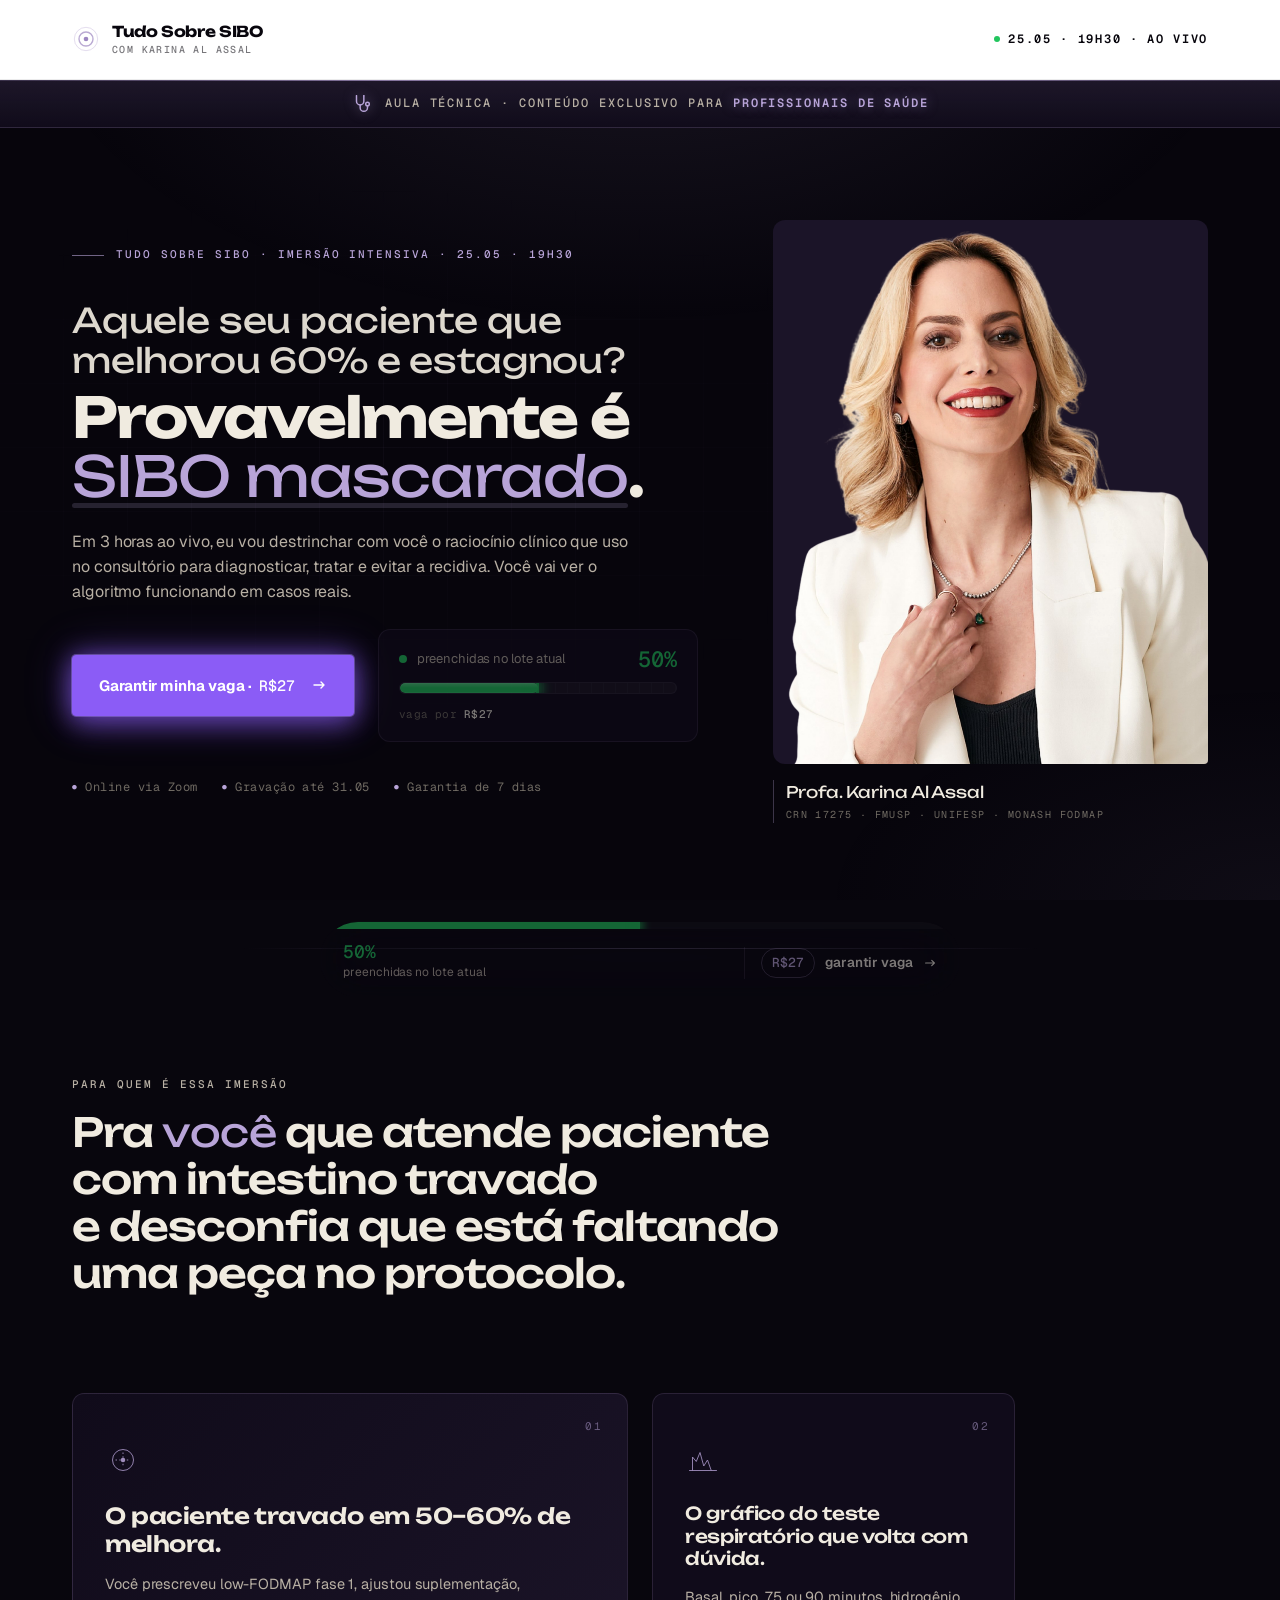
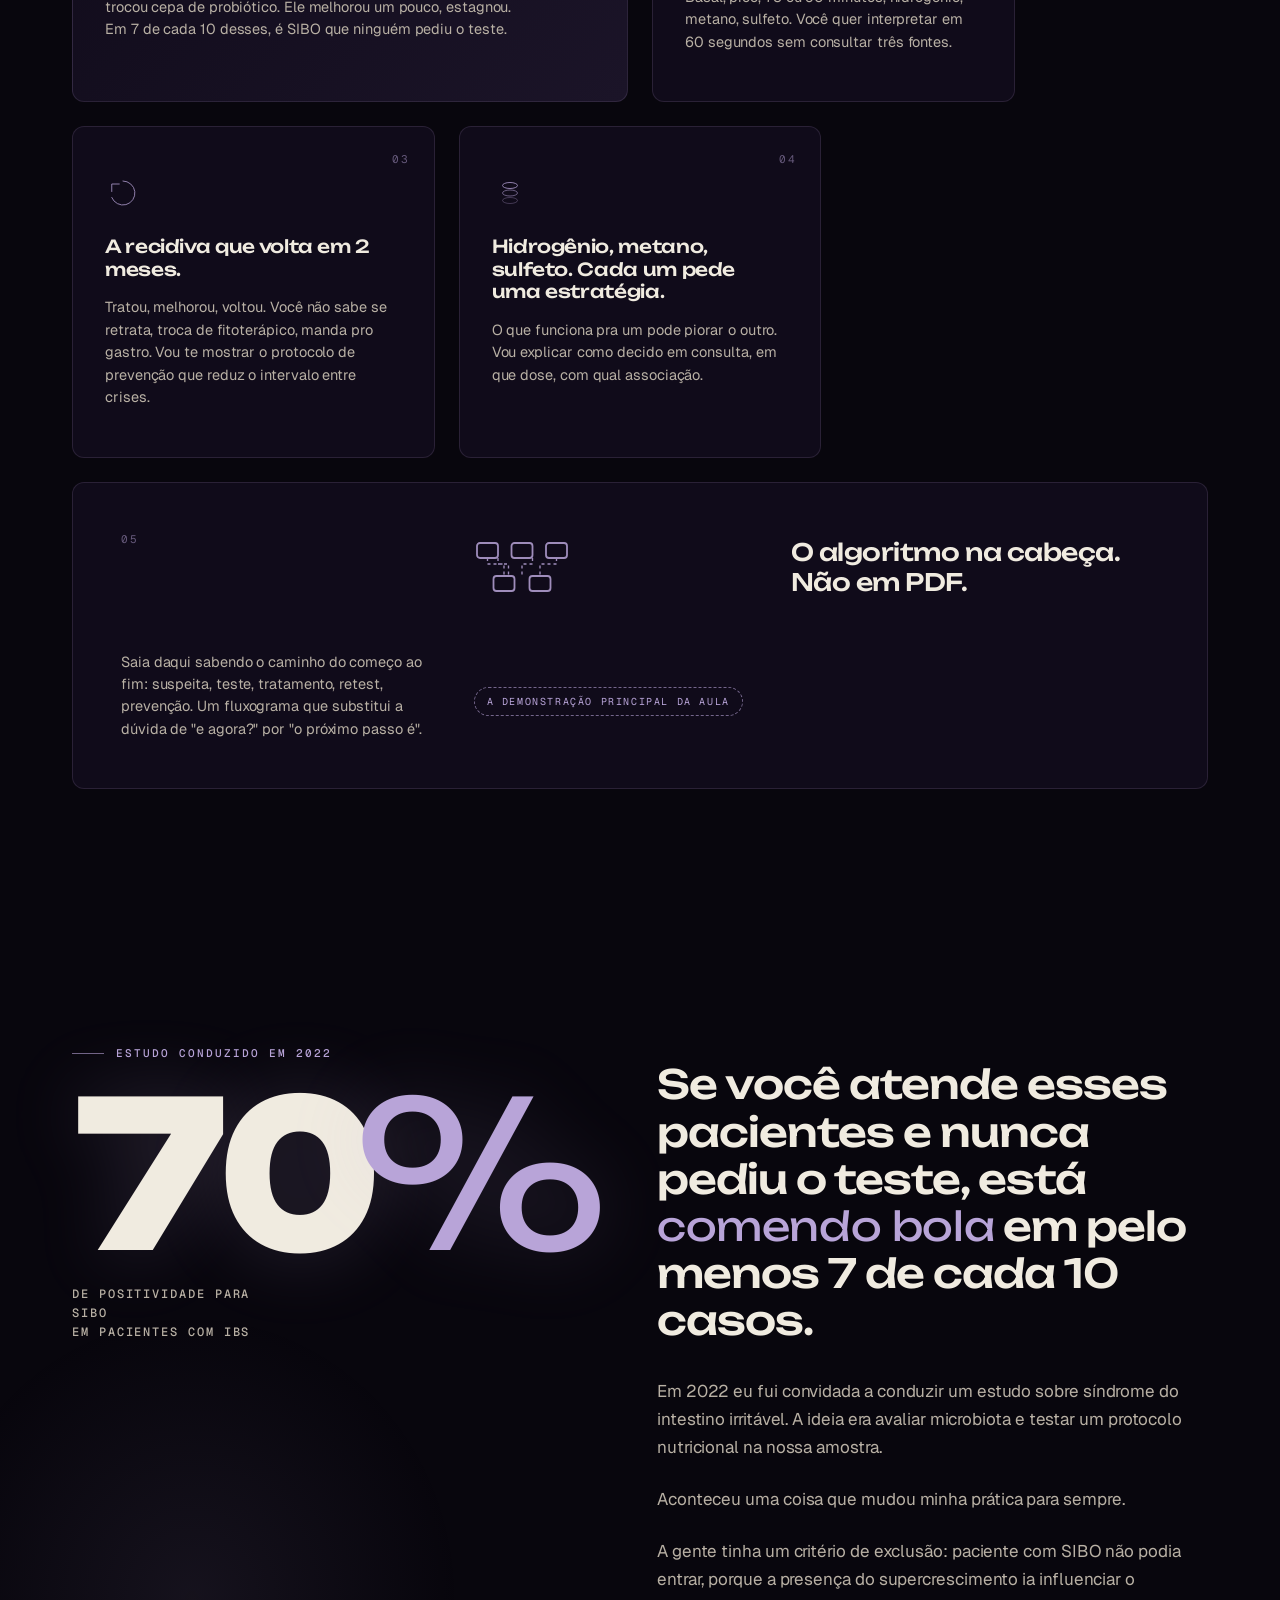
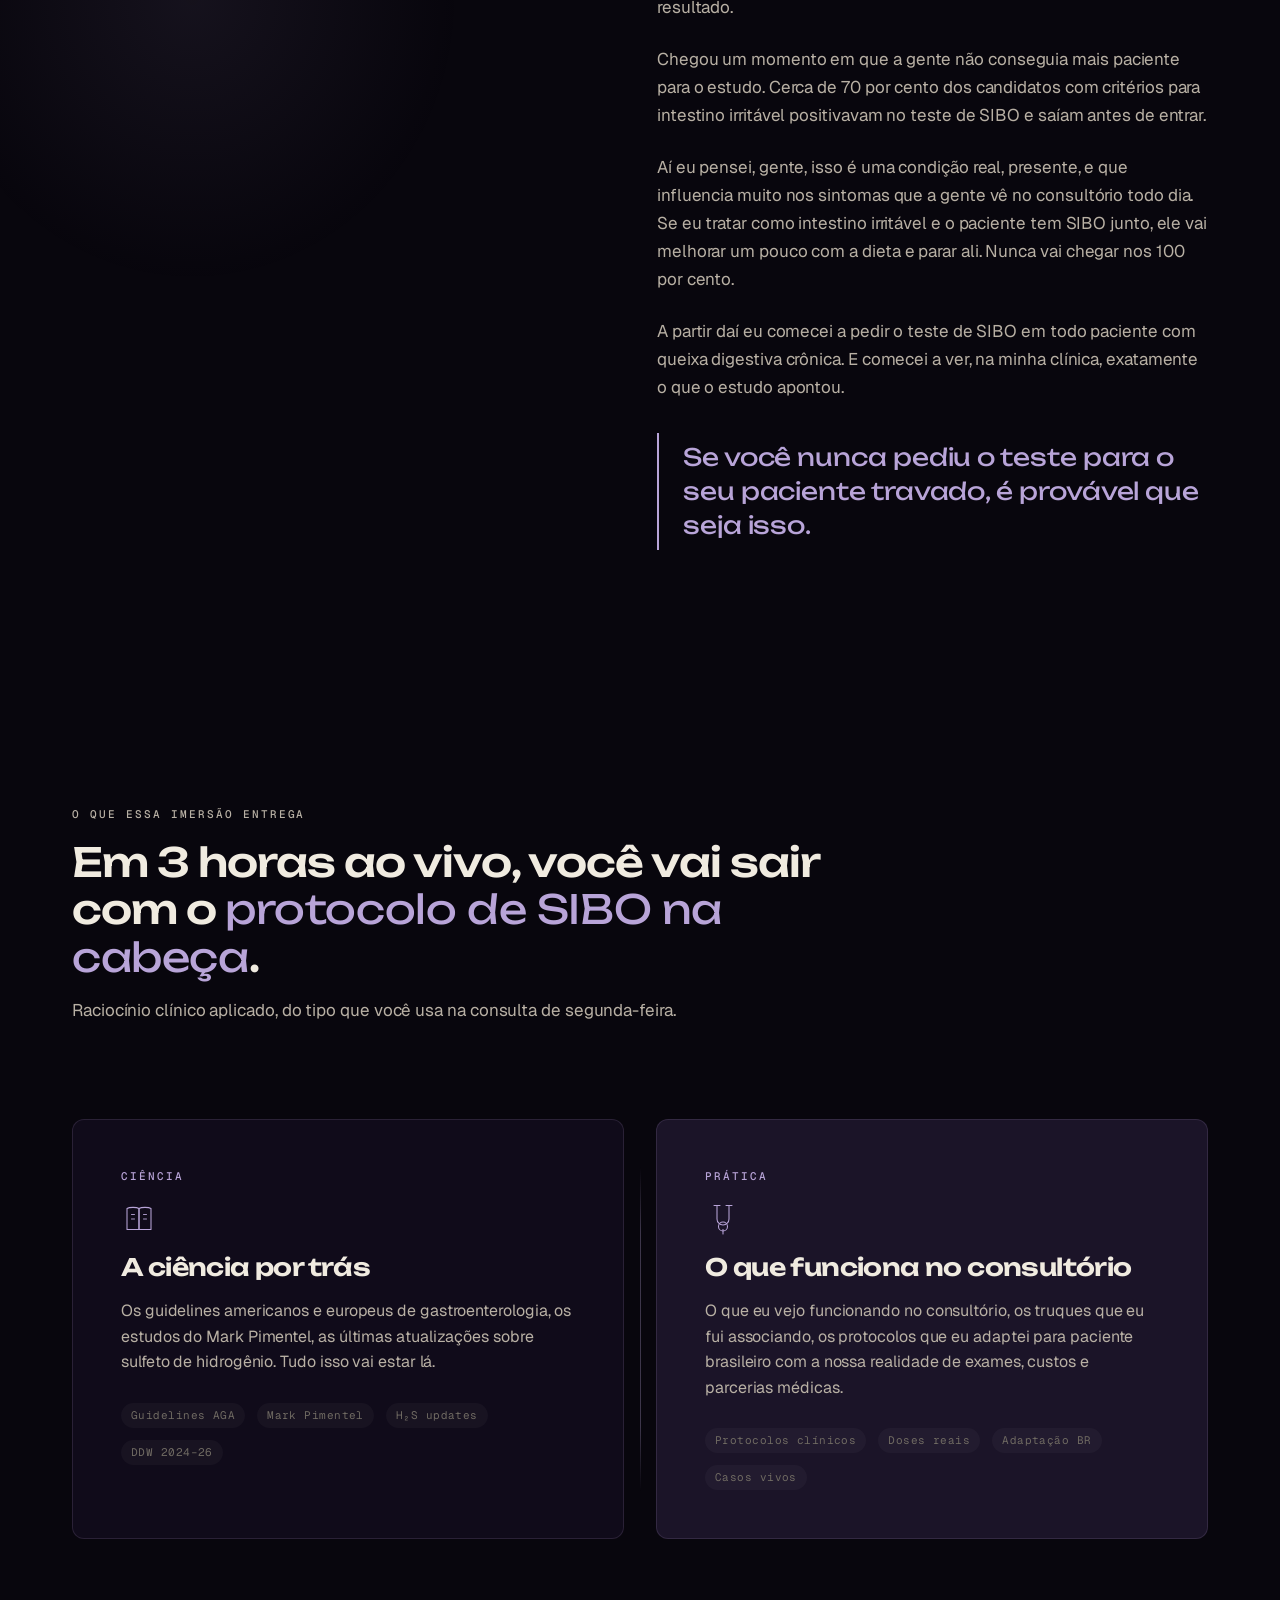
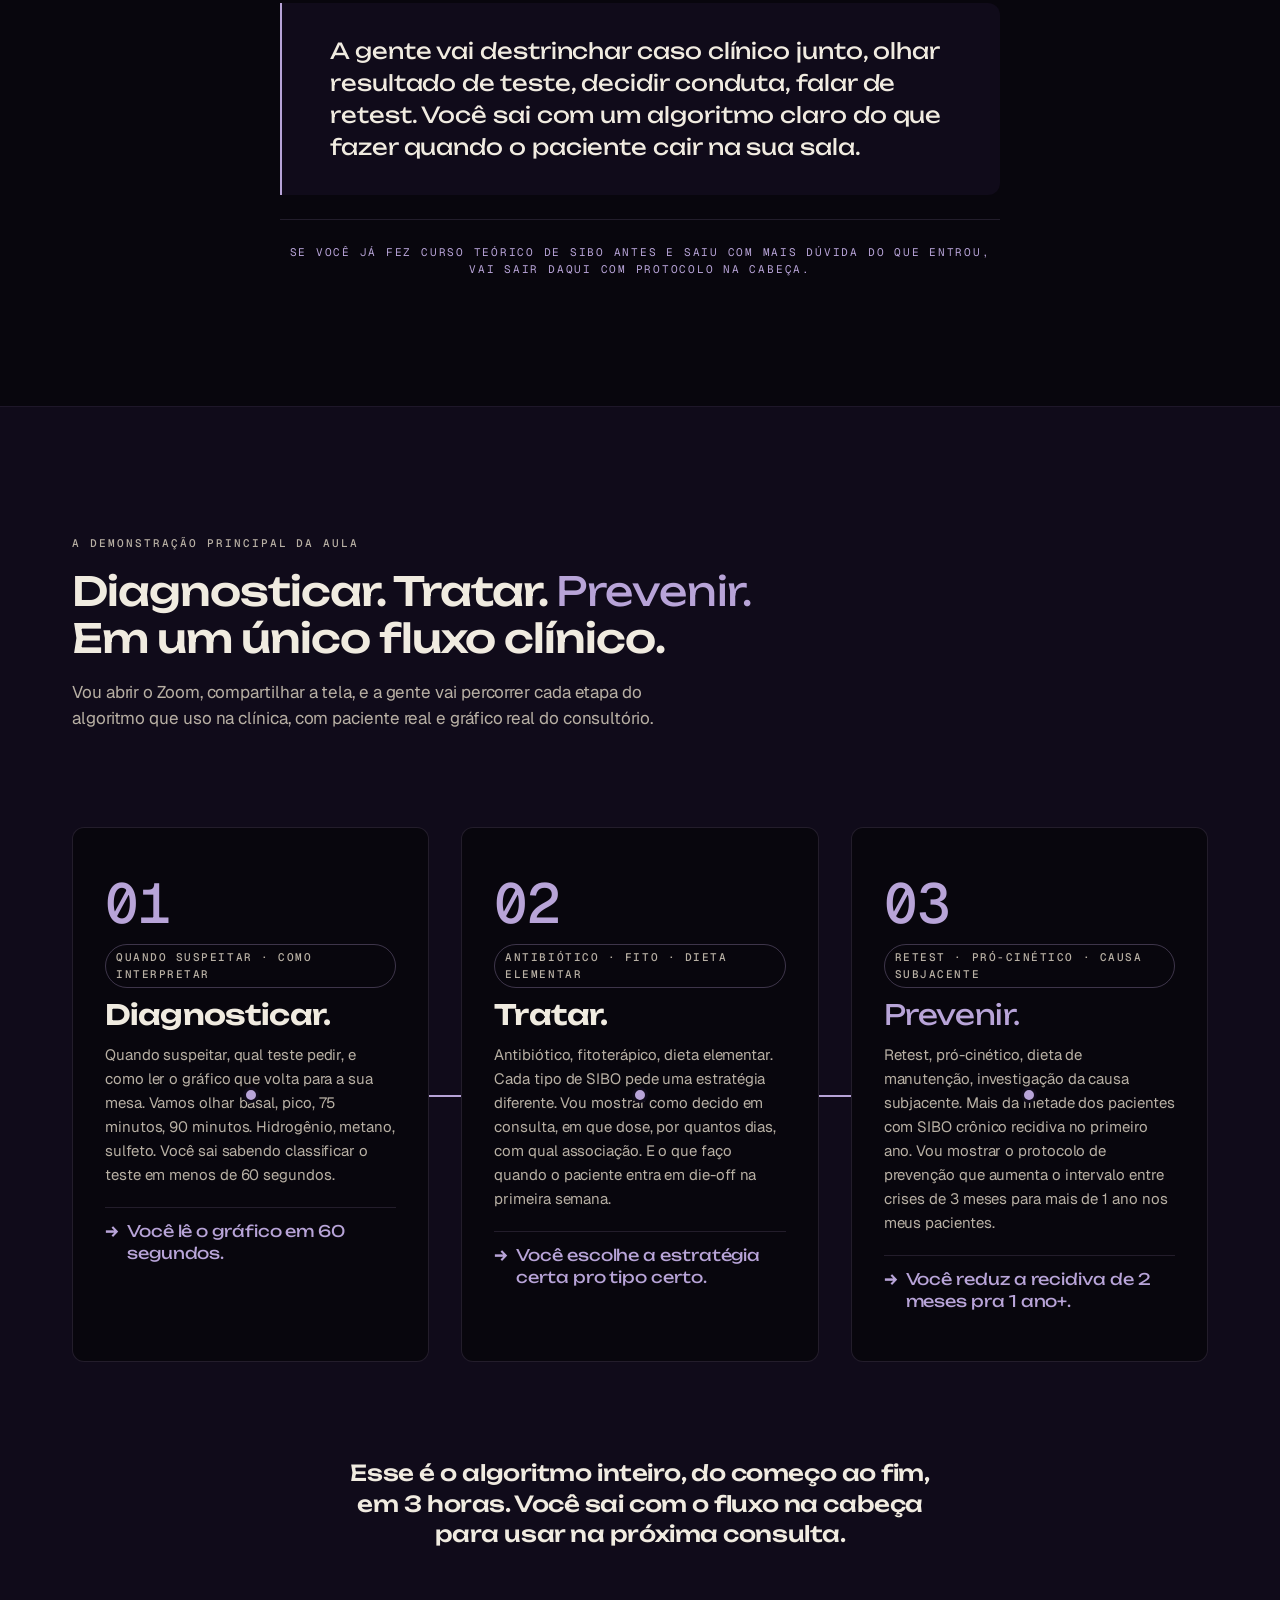
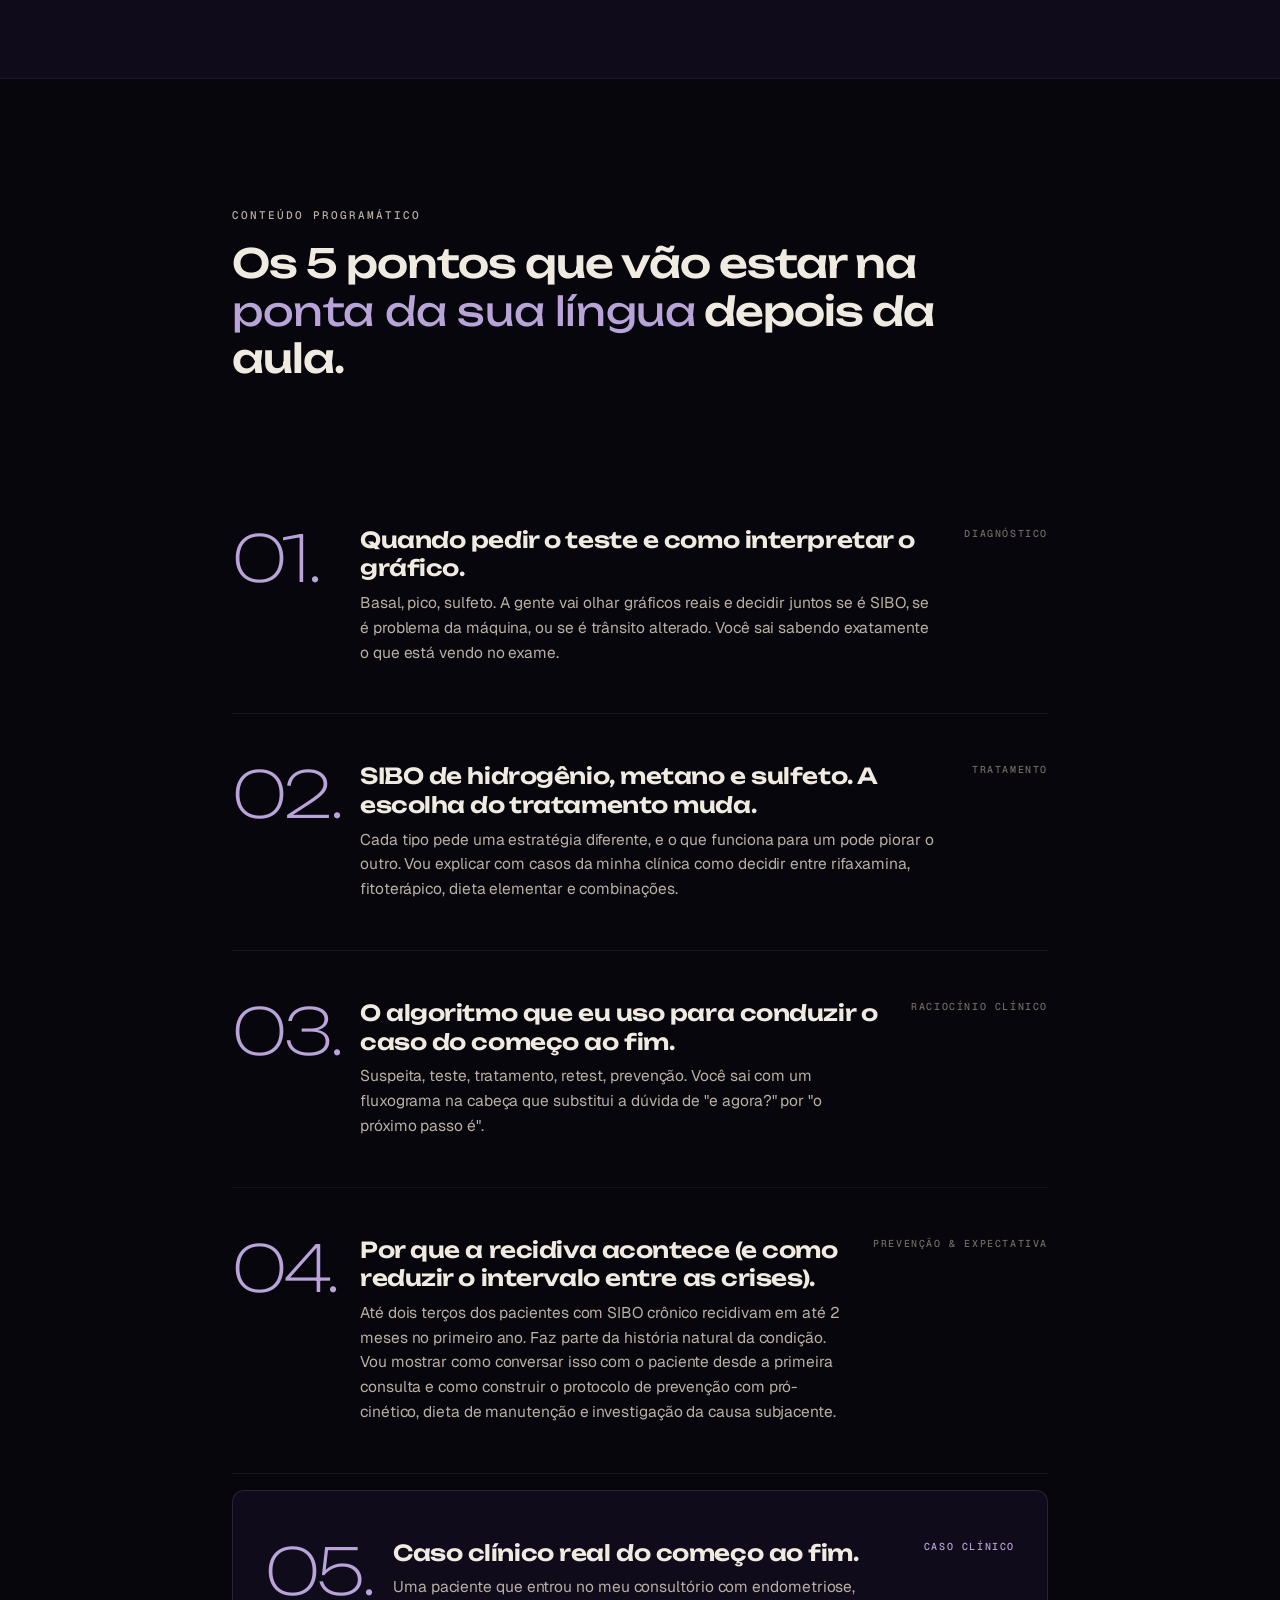
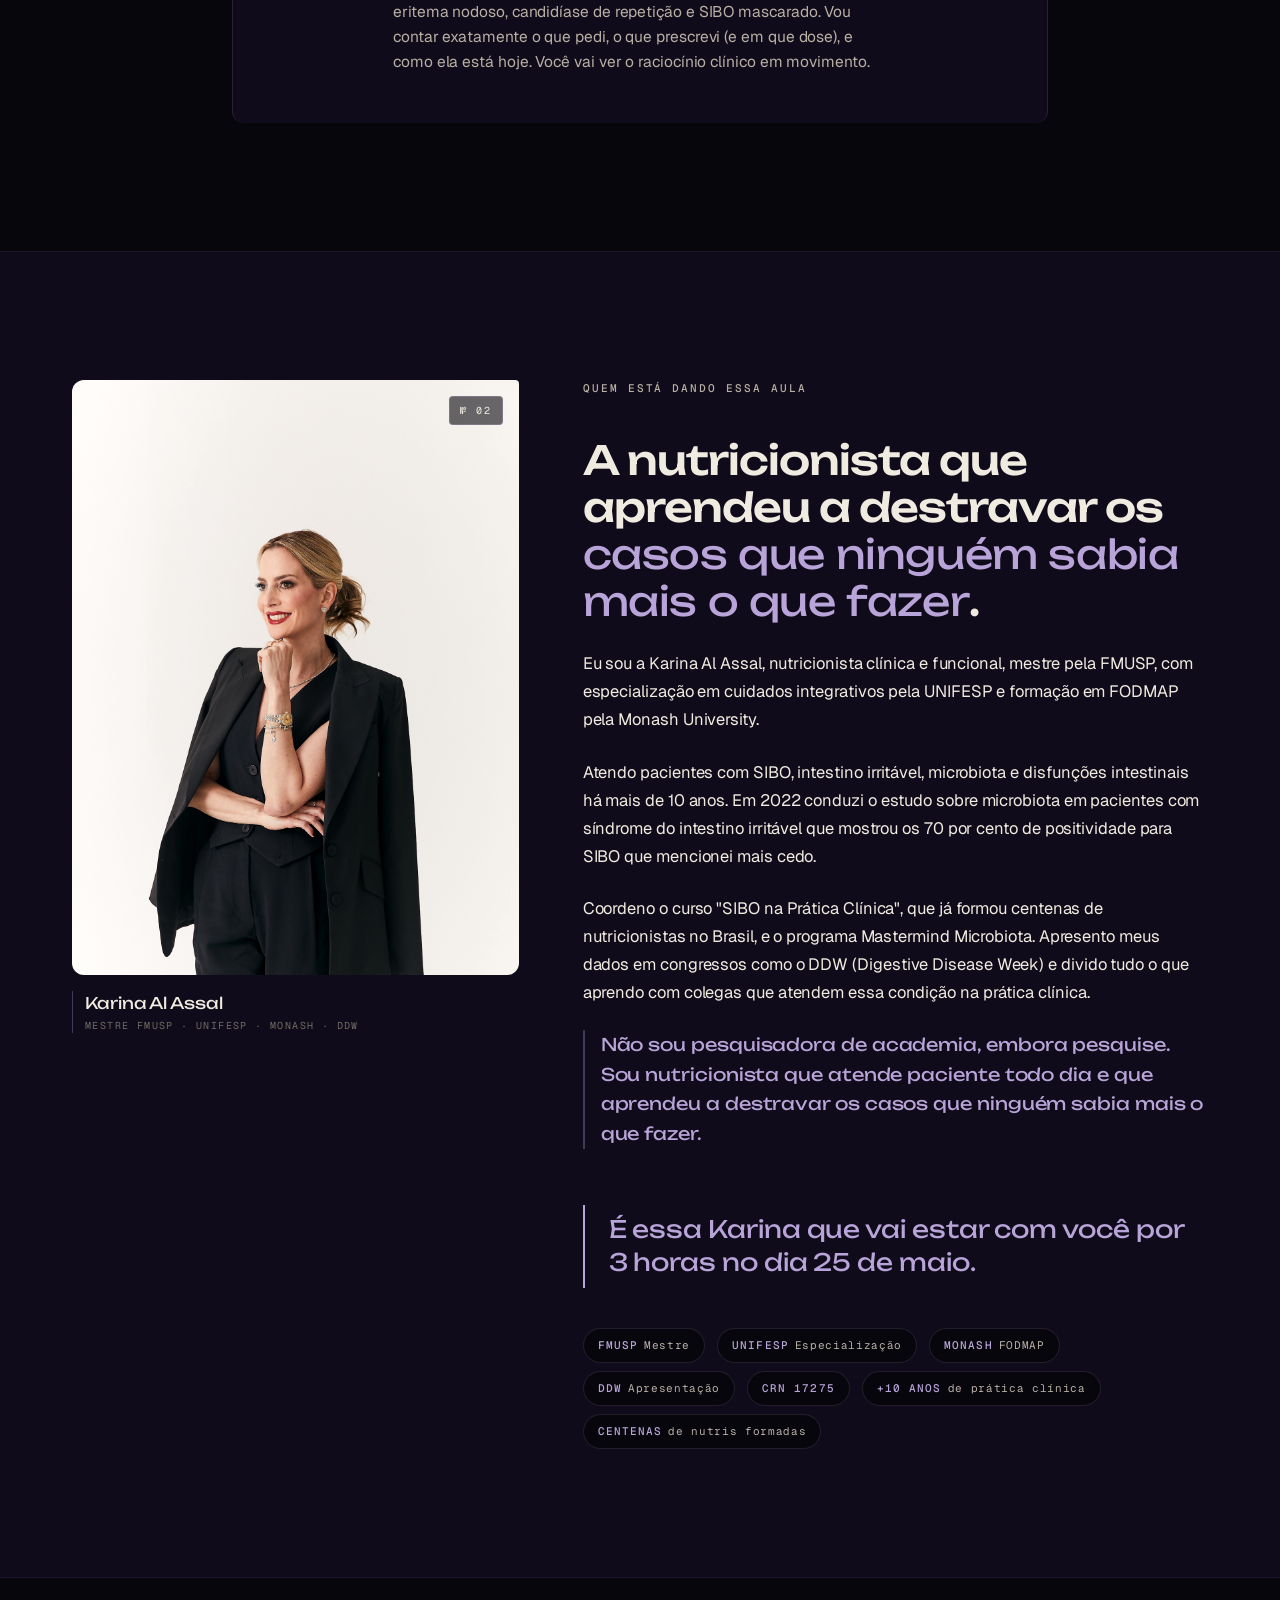
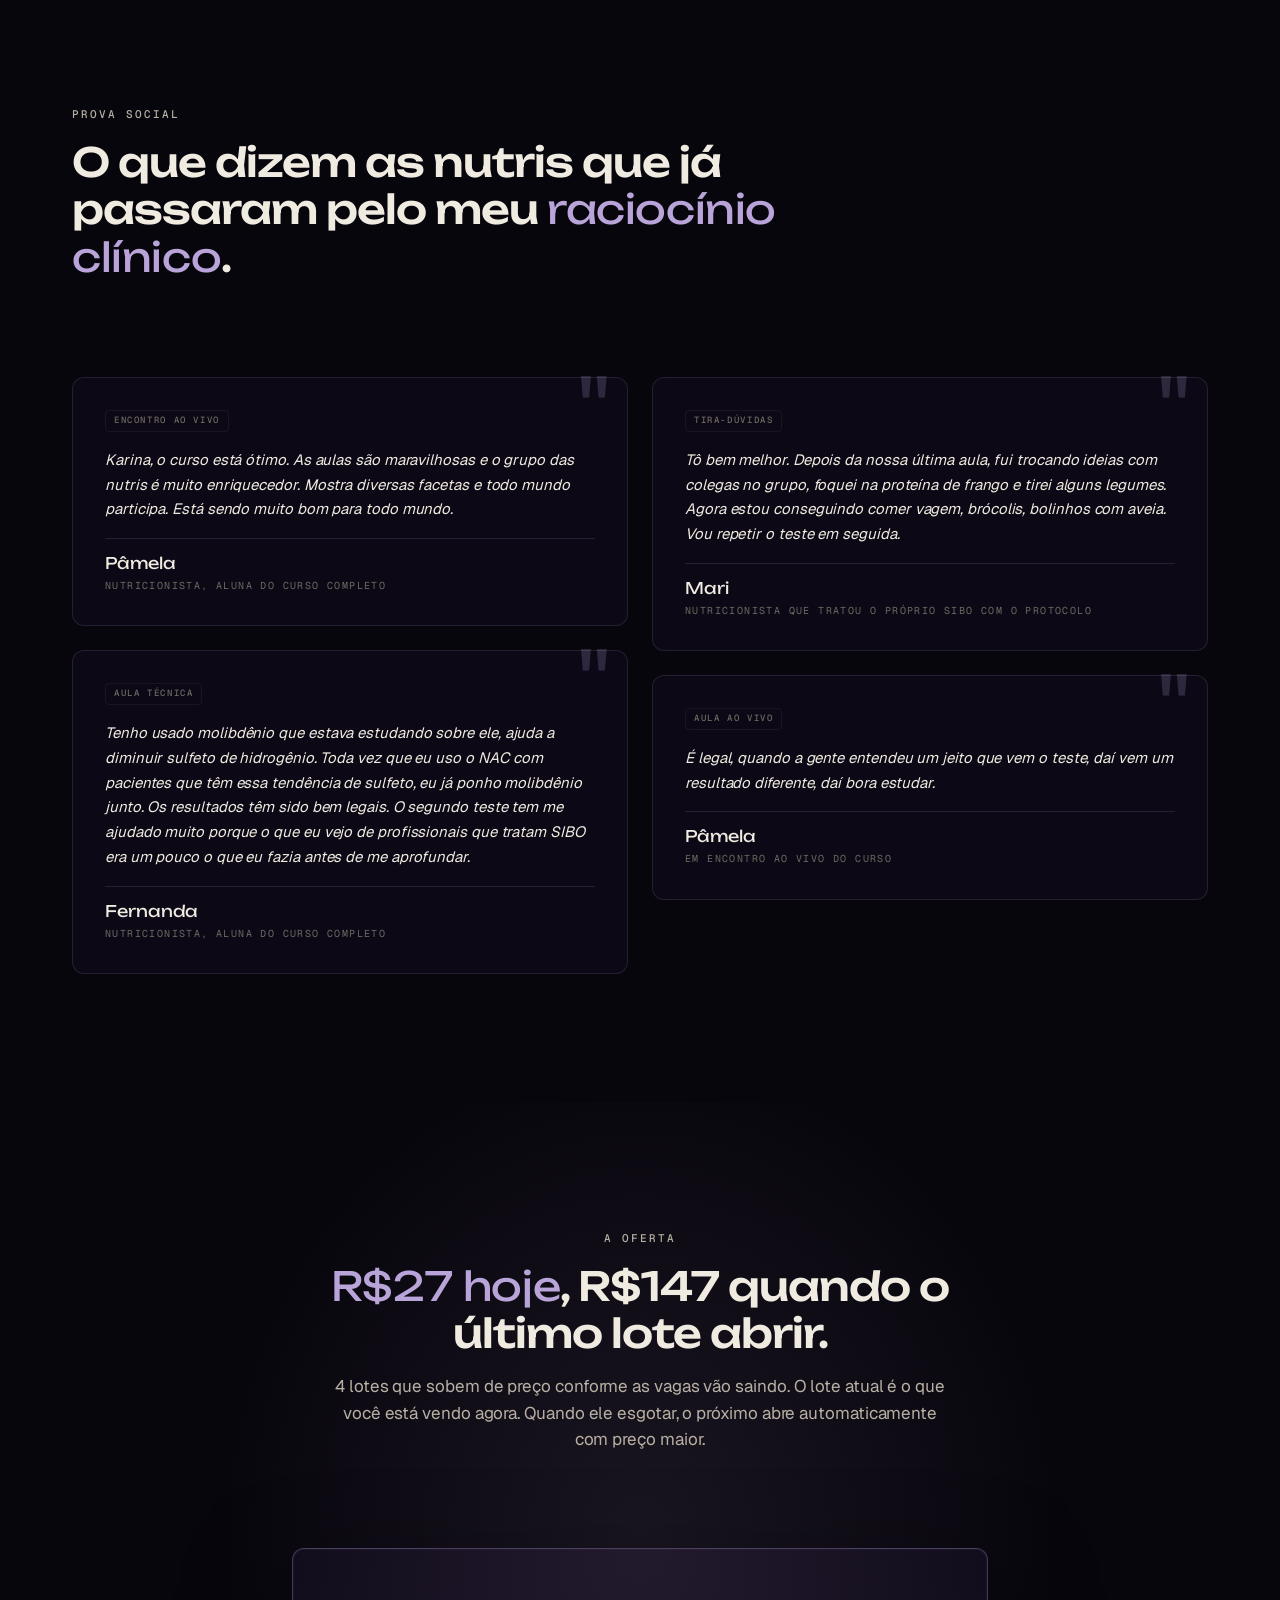
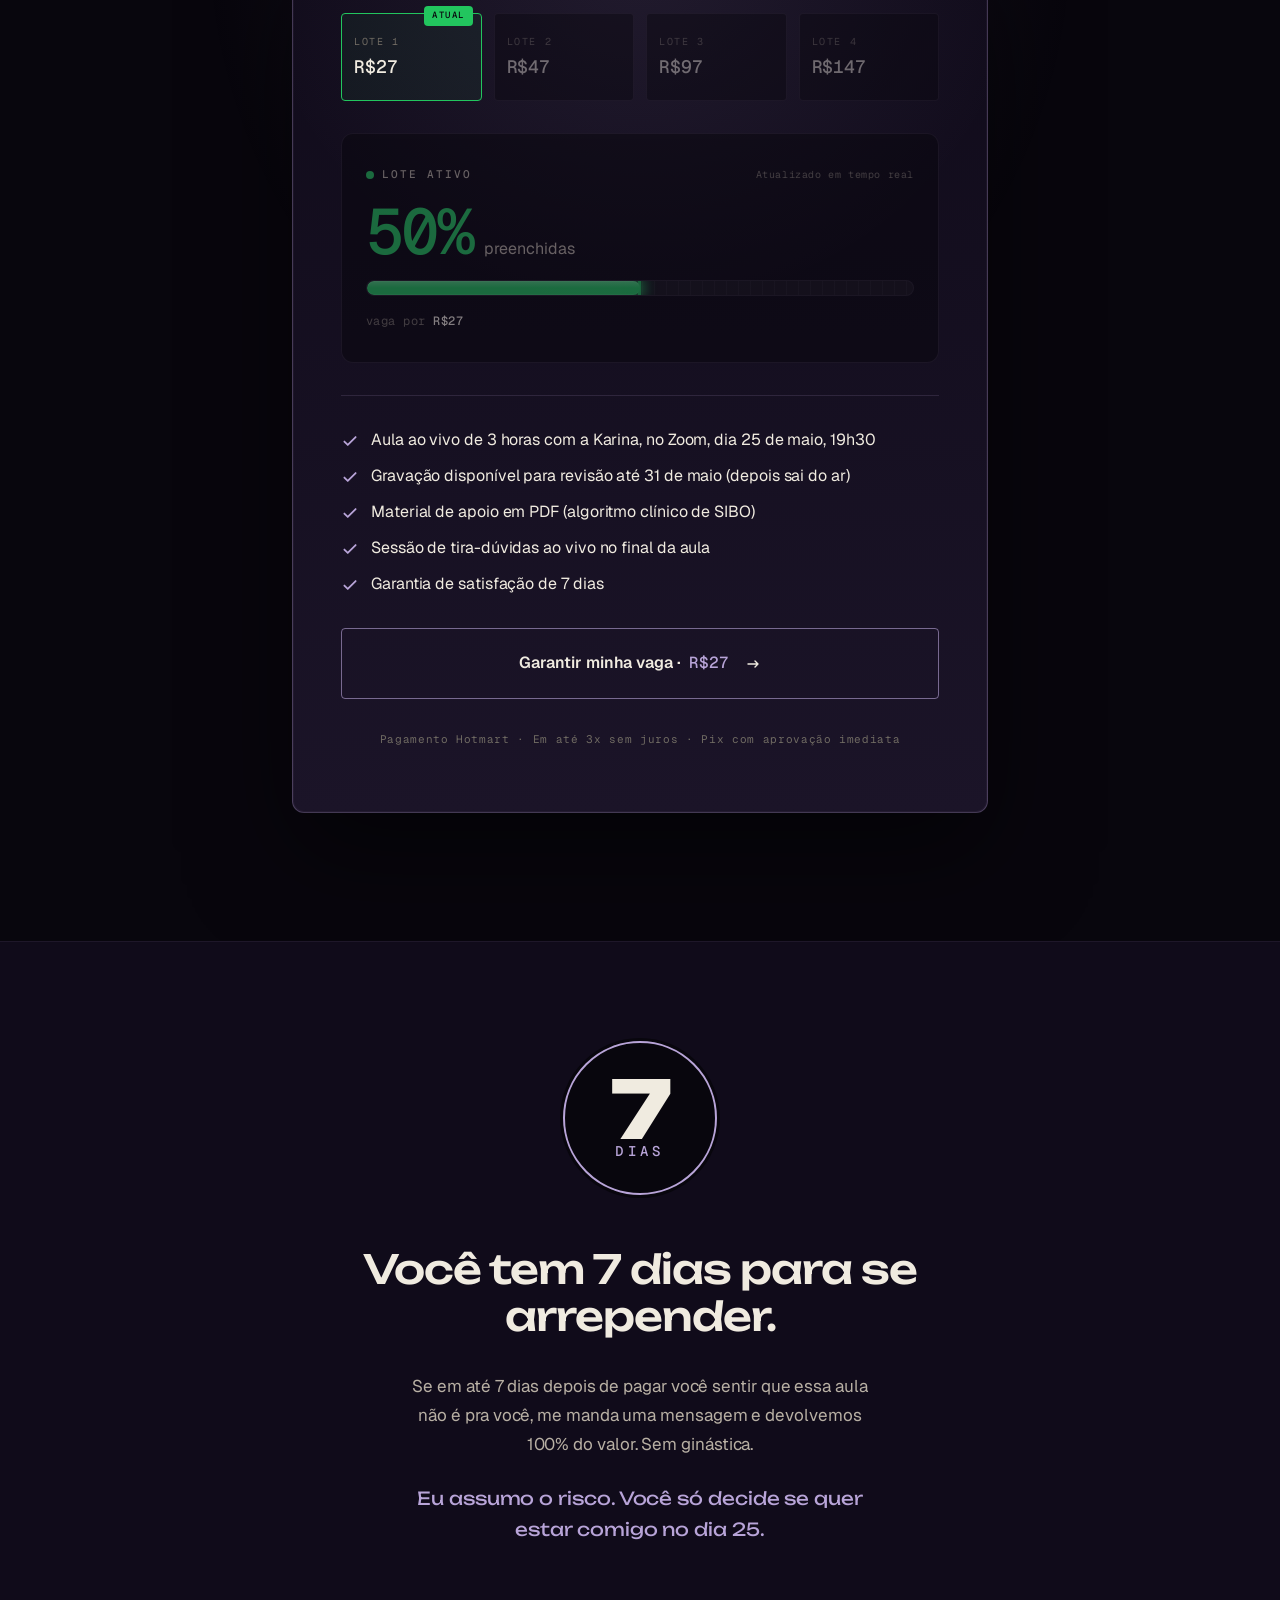
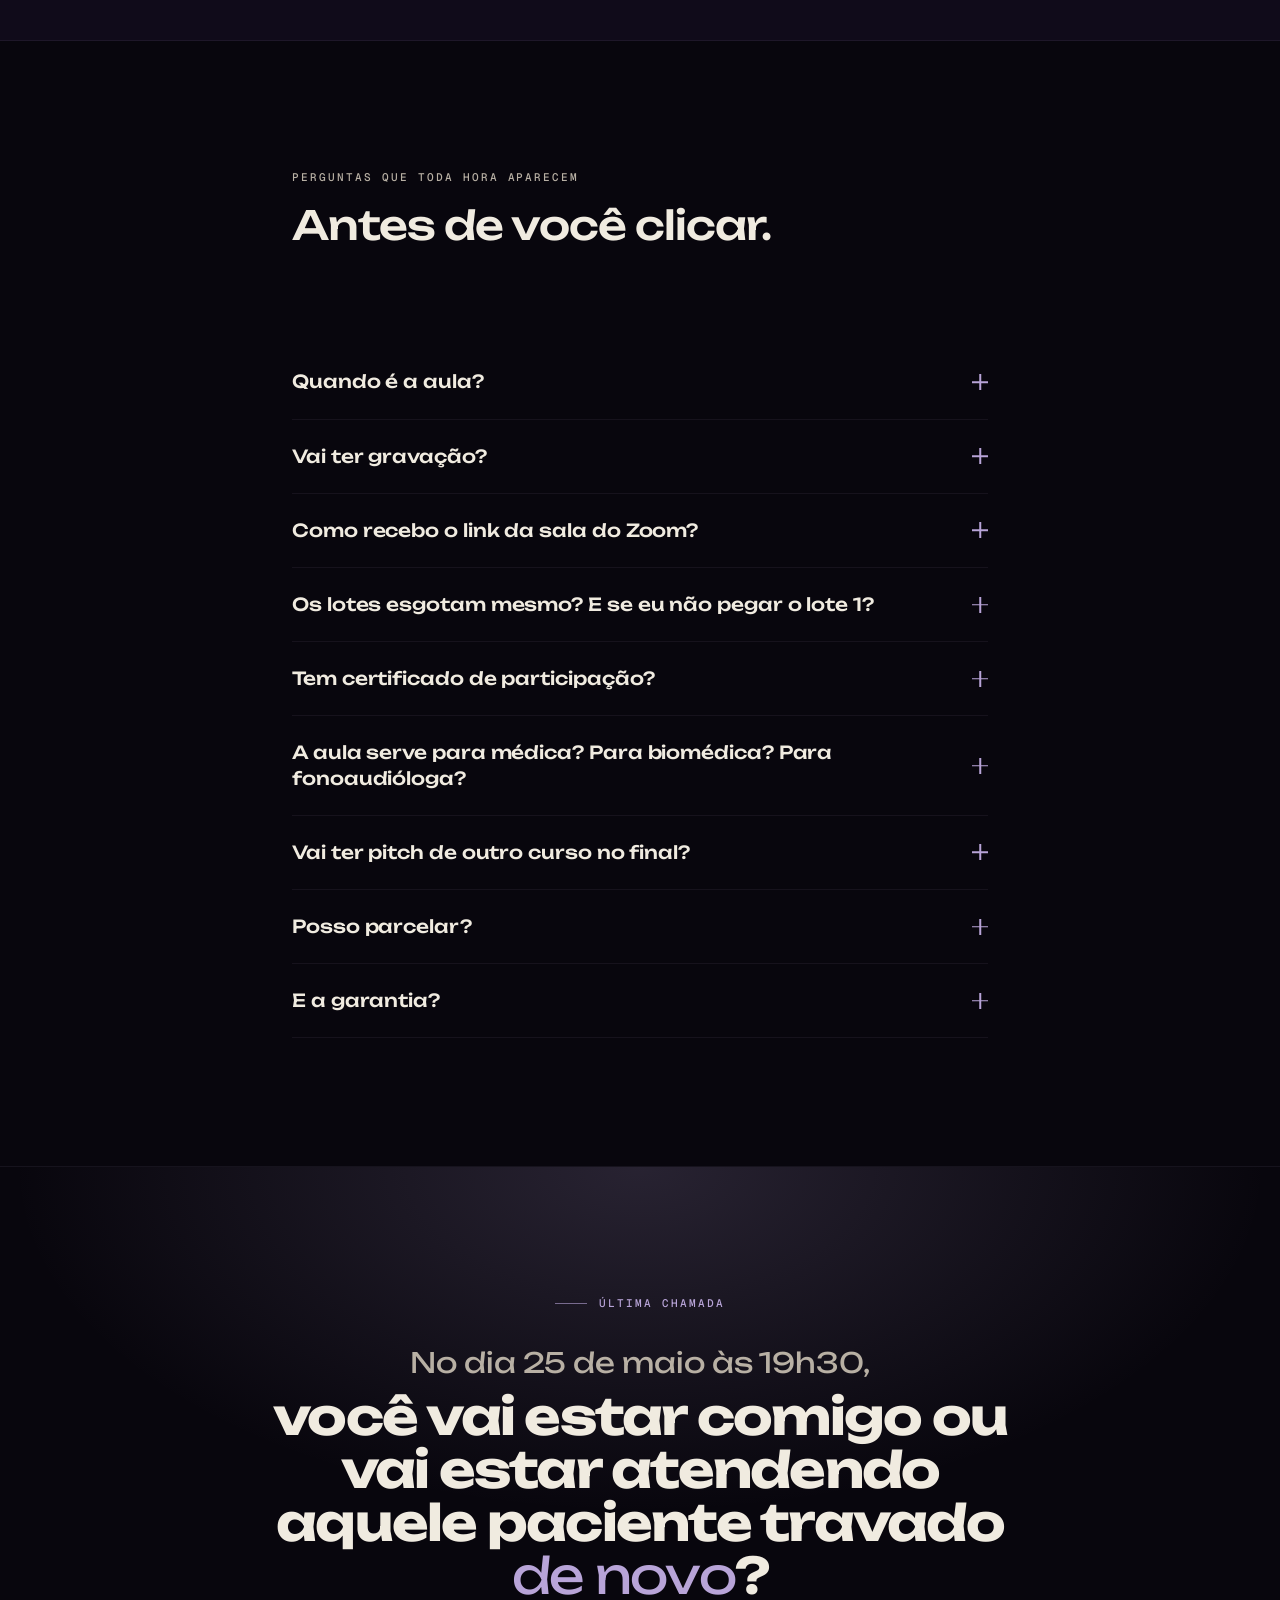
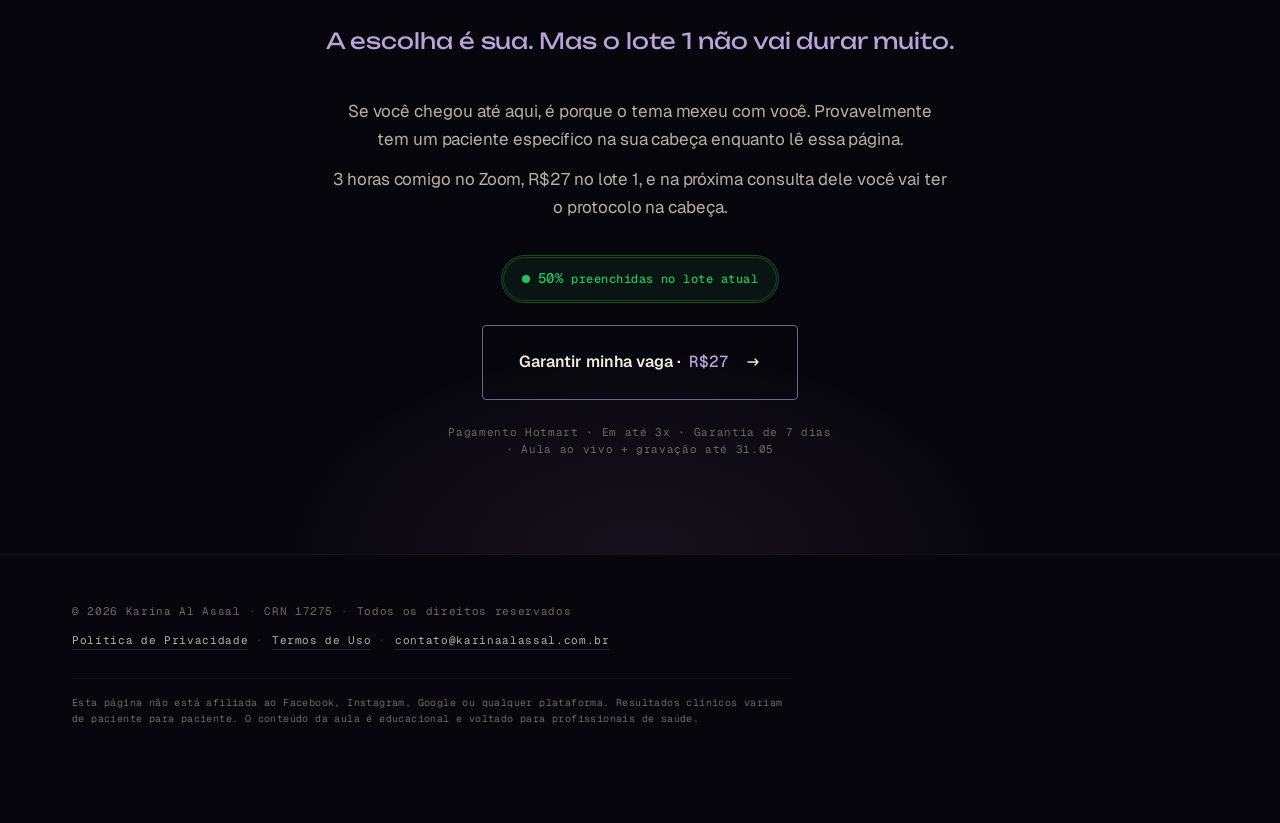
==== index.html @ 61ece5dd "LP SIBO — adiciona faixa de público profissional abaixo do header (lilás neon sutil) Co-Authored-By:" ====
<!DOCTYPE html>
<html lang="pt-BR">
<head>
  <meta charset="UTF-8">
  <meta name="viewport" content="width=device-width, initial-scale=1.0, viewport-fit=cover">
  <title>Tudo Sobre SIBO · Imersão intensiva ao vivo com Karina Al Assal · 25 de Maio</title>
  <meta name="description" content="3 horas ao vivo com a Karina Al Assal destrinchando o algoritmo clínico que diagnostica, trata e previne SIBO no consultório. Dia 25 de maio, 19h30. A partir de R$27.">

  <meta property="og:title" content="Tudo Sobre SIBO · Imersão intensiva ao vivo com Karina Al Assal">
  <meta property="og:description" content="3 horas ao vivo. O algoritmo clínico de SIBO funcionando em casos reais. Dia 25 de maio, 19h30.">
  <meta property="og:type" content="website">
  <meta property="og:image" content="/images/hero-karina-ajustado3.png">

  <link rel="preconnect" href="https://fonts.googleapis.com">
  <link rel="preconnect" href="https://fonts.gstatic.com" crossorigin>
  <link rel="preconnect" href="https://fonts.cdnfonts.com" crossorigin>
  <link href="https://fonts.googleapis.com/css2?family=Unbounded:wght@300;400;500;600;700;800&family=Geist:wght@400;500;600;700&family=Geist+Mono:wght@400;500&display=swap" rel="stylesheet">
  <link href="https://fonts.cdnfonts.com/css/walkway" rel="stylesheet">

  <link rel="stylesheet" href="/style.css?v=35">

  <!-- Google Tag Manager -->
  <script>(function(w,d,s,l,i){w[l]=w[l]||[];w[l].push({'gtm.start':
  new Date().getTime(),event:'gtm.js'});var f=d.getElementsByTagName(s)[0],
  j=d.createElement(s),dl=l!='dataLayer'?'&l='+l:'';j.async=true;j.src=
  'https://www.googletagmanager.com/gtm.js?id='+i+dl;f.parentNode.insertBefore(j,f);
  })(window,document,'script','dataLayer','GTM-PGLQ4JJ');</script>
  <!-- End Google Tag Manager -->
</head>
<body>
  <!-- Google Tag Manager (noscript) -->
  <noscript><iframe src="https://www.googletagmanager.com/ns.html?id=GTM-PGLQ4JJ"
  height="0" width="0" style="display:none;visibility:hidden"></iframe></noscript>
  <!-- End Google Tag Manager (noscript) -->

  <!-- Atmosfera global: noise + grade milimetrada -->
  <div class="atmosphere" aria-hidden="true">
    <svg class="atmosphere__noise" xmlns="http://www.w3.org/2000/svg">
      <filter id="noiseFilter">
        <feTurbulence type="fractalNoise" baseFrequency="0.85" numOctaves="2" stitchTiles="stitch"/>
        <feColorMatrix values="0 0 0 0 0  0 0 0 0 0  0 0 0 0 0  0 0 0 0.5 0"/>
      </filter>
      <rect width="100%" height="100%" filter="url(#noiseFilter)"/>
    </svg>
  </div>

  <header class="site-header">
    <div class="container site-header__inner">
      <a href="/" class="brand" aria-label="Tudo Sobre SIBO · Karina Al Assal">
        <svg class="brand__mark" viewBox="0 0 24 24" fill="none" aria-hidden="true">
          <circle cx="12" cy="12" r="6" stroke="currentColor" stroke-width="1.2" opacity="0.7"/>
          <circle cx="12" cy="12" r="10" stroke="currentColor" stroke-width="0.6" opacity="0.4"/>
          <circle cx="12" cy="12" r="2" fill="currentColor"/>
        </svg>
        <span class="brand__text">
          <span class="brand__title">Tudo Sobre SIBO</span>
          <span class="brand__sub">com Karina Al Assal</span>
        </span>
      </a>
      <span class="site-header__meta">
        <span class="site-header__dot" aria-hidden="true"></span>
        25.05 · 19H30 · AO VIVO
      </span>
    </div>
  </header>

  <aside class="audience-strip" aria-label="Aviso de público-alvo">
    <div class="container audience-strip__inner">
      <span class="audience-strip__icon" aria-hidden="true">
        <svg viewBox="0 0 24 24" fill="none" xmlns="http://www.w3.org/2000/svg">
          <path d="M6 3v6a4 4 0 0 0 8 0V3" stroke="currentColor" stroke-width="1.6" stroke-linecap="round"/>
          <path d="M10 13v3a4 4 0 0 0 8 0v-2" stroke="currentColor" stroke-width="1.6" stroke-linecap="round"/>
          <circle cx="18" cy="12" r="2" stroke="currentColor" stroke-width="1.6"/>
          <circle cx="6" cy="3" r="0.7" fill="currentColor"/>
          <circle cx="14" cy="3" r="0.7" fill="currentColor"/>
        </svg>
      </span>
      <span class="audience-strip__text">
        Aula técnica · Conteúdo exclusivo para <strong>profissionais de saúde</strong>
      </span>
    </div>
  </aside>

  <main>

    <!-- ============= HERO ============= -->
    <section class="hero" aria-labelledby="hero-title">
      <div class="hero__atmos" aria-hidden="true"></div>
      <div class="container hero__grid">

        <div class="hero__text">
          <p class="eyebrow eyebrow--lilac" data-reveal>
            <span class="eyebrow__line" aria-hidden="true"></span>
            Tudo Sobre SIBO · Imersão intensiva · 25.05 · 19h30
          </p>

          <p class="hero__author hero__author--mobile" data-reveal>
            <span class="hero__author-label">Com</span>
            <span class="hero__author-name">Profa. Karina Al Assal</span>
            <span class="hero__author-cred">Especialista em Modulação Intestinal</span>
          </p>

          <h1 class="hero__title" id="hero-title" data-reveal>
            <span class="hero__title-q">Aquele seu paciente que melhorou 60% e estagnou?</span>
            <span class="hero__title-a">Provavelmente é <em>SIBO mascarado</em>.</span>
          </h1>

          <p class="hero__sub" data-reveal>
            Em 3 horas ao vivo, eu vou destrinchar com você o raciocínio clínico que uso no consultório para diagnosticar, tratar e evitar a recidiva. Você vai ver o algoritmo funcionando em casos reais.
          </p>

          <div class="hero__cta-wrap" data-reveal>
            <a href="https://pay.hotmart.com/Q105652908N?off=7jutk87w&checkoutMode=10" class="btn-primary" data-cta="hero">
              <span class="btn-primary__label">Garantir minha vaga ·</span>
              <span class="btn-primary__price" data-lote-preco>R$27</span>
              <svg class="btn-primary__arrow" viewBox="0 0 16 16" fill="none" aria-hidden="true">
                <path d="M3 8h10m-3-3 3 3-3 3" stroke="currentColor" stroke-width="1.4" stroke-linecap="round" stroke-linejoin="round"/>
              </svg>
            </a>

            <div class="lote-progress" data-lote-bar data-low-vendas="true">
              <div class="lote-progress__head">
                <span class="lote-progress__text">
                  <span class="lote-progress__dot" aria-hidden="true"></span>
                  preenchidas no lote atual
                </span>
                <strong data-lote-percent-text>50%</strong>
              </div>
              <div class="lote-progress__bar" role="progressbar" aria-label="Vagas preenchidas no lote atual" aria-valuemin="0" aria-valuemax="100" aria-valuenow="50">
                <div class="lote-progress__fill" data-lote-percent-fill style="width:50%"></div>
              </div>
              <p class="lote-progress__meta">
                <span data-lote-vagas-restantes></span>
                <span class="lote-progress__sep" aria-hidden="true">·</span>
                <span>vaga por <strong data-lote-preco>R$27</strong></span>
              </p>
            </div>
          </div>

          <ul class="hero__signals" data-reveal>
            <li><span class="hero__signal-icon" aria-hidden="true">●</span>Online via Zoom</li>
            <li><span class="hero__signal-icon" aria-hidden="true">●</span>Gravação até 31.05</li>
            <li><span class="hero__signal-icon" aria-hidden="true">●</span>Garantia de 7 dias</li>
          </ul>
        </div>

        <figure class="hero__photo" data-reveal>
          <span class="cred-float cred-float--tl" aria-hidden="true">
            <span class="cred-float__strong">CRN</span>
            <span class="cred-float__small">17275</span>
          </span>
          <span class="cred-float cred-float--tr" aria-hidden="true">
            <span class="cred-float__strong">FMUSP</span>
            <span class="cred-float__small">Mestre</span>
          </span>
          <span class="cred-float cred-float--bl" aria-hidden="true">
            <span class="cred-float__strong">Monash</span>
            <span class="cred-float__small">FODMAP</span>
          </span>
          <span class="cred-float cred-float--br" aria-hidden="true">
            <span class="cred-float__strong">UNIFESP</span>
            <span class="cred-float__small">Especialização</span>
          </span>

          <div class="photo-frame">
            <span class="photo-frame__rule" aria-hidden="true"></span>
            <img
              src="/images/hero-karina-ajustado3.png"
              alt="Karina Al Assal, nutricionista clínica, em retrato profissional"
              width="540"
              height="640"
              loading="eager"
              decoding="async"
            >
          </div>
          <figcaption class="photo-frame__caption">
            <span class="photo-frame__name">Profa. Karina Al Assal</span>
            <span class="photo-frame__cred">CRN 17275 · FMUSP · UNIFESP · Monash FODMAP</span>
          </figcaption>
        </figure>

      </div>
    </section>

    <!-- ============= PARA QUEM É ============= -->
    <section class="quemepra" aria-labelledby="quemepra-title">
      <div class="container">

        <header class="section-head" data-reveal>
          <p class="eyebrow">Para quem é essa imersão</p>
          <h2 class="section-title" id="quemepra-title">
            Pra <em>você</em> que atende paciente com intestino travado <br>e desconfia que está faltando uma peça no protocolo.
          </h2>
        </header>

        <div class="bento" role="list">

          <article class="card card--feature" role="listitem" data-reveal>
            <span class="card__index">01</span>
            <svg class="card__icon" viewBox="0 0 48 48" fill="none" aria-hidden="true">
              <circle cx="24" cy="24" r="14" stroke="currentColor" stroke-width="1.2"/>
              <path d="M14 24h20M24 14v20" stroke="currentColor" stroke-width="1.2" stroke-dasharray="2 3"/>
              <circle cx="24" cy="24" r="3" fill="currentColor"/>
            </svg>
            <h3 class="card__title">O paciente travado em 50–60% de melhora.</h3>
            <p class="card__body">
              Você prescreveu low-FODMAP fase 1, ajustou suplementação, trocou cepa de probiótico. Ele melhorou um pouco, estagnou. Em 7 de cada 10 desses, é SIBO que ninguém pediu o teste.
            </p>
          </article>

          <article class="card" role="listitem" data-reveal>
            <span class="card__index">02</span>
            <svg class="card__icon" viewBox="0 0 48 48" fill="none" aria-hidden="true">
              <path d="M6 38h36M10 38V20l5 6 5-12 5 18 5-8 5 14" stroke="currentColor" stroke-width="1.2" stroke-linecap="round" stroke-linejoin="round"/>
            </svg>
            <h3 class="card__title">O gráfico do teste respiratório que volta com dúvida.</h3>
            <p class="card__body">
              Basal, pico, 75 ou 90 minutos, hidrogênio, metano, sulfeto. Você quer interpretar em 60 segundos sem consultar três fontes.
            </p>
          </article>

          <article class="card" role="listitem" data-reveal>
            <span class="card__index">03</span>
            <svg class="card__icon" viewBox="0 0 48 48" fill="none" aria-hidden="true">
              <path d="M24 8a16 16 0 1 1-15 22" stroke="currentColor" stroke-width="1.2" stroke-linecap="round"/>
              <path d="M9 22V12h10" stroke="currentColor" stroke-width="1.2" stroke-linecap="round" stroke-linejoin="round"/>
            </svg>
            <h3 class="card__title">A recidiva que volta em 2 meses.</h3>
            <p class="card__body">
              Tratou, melhorou, voltou. Você não sabe se retrata, troca de fitoterápico, manda pro gastro. Vou te mostrar o protocolo de prevenção que reduz o intervalo entre crises.
            </p>
          </article>

          <article class="card" role="listitem" data-reveal>
            <span class="card__index">04</span>
            <svg class="card__icon" viewBox="0 0 48 48" fill="none" aria-hidden="true">
              <ellipse cx="24" cy="14" rx="10" ry="4" stroke="currentColor" stroke-width="1.2"/>
              <ellipse cx="24" cy="24" rx="10" ry="4" stroke="currentColor" stroke-width="1.2" opacity="0.7"/>
              <ellipse cx="24" cy="34" rx="10" ry="4" stroke="currentColor" stroke-width="1.2" opacity="0.4"/>
            </svg>
            <h3 class="card__title">Hidrogênio, metano, sulfeto. Cada um pede uma estratégia.</h3>
            <p class="card__body">
              O que funciona pra um pode piorar o outro. Vou explicar como decido em consulta, em que dose, com qual associação.
            </p>
          </article>

          <article class="card card--wide" role="listitem" data-reveal>
            <span class="card__index">05</span>
            <svg class="card__icon card__icon--lg" viewBox="0 0 64 48" fill="none" aria-hidden="true">
              <rect x="2" y="8" width="14" height="10" rx="2" stroke="currentColor" stroke-width="1.2"/>
              <rect x="25" y="8" width="14" height="10" rx="2" stroke="currentColor" stroke-width="1.2"/>
              <rect x="48" y="8" width="14" height="10" rx="2" stroke="currentColor" stroke-width="1.2"/>
              <rect x="13" y="30" width="14" height="10" rx="2" stroke="currentColor" stroke-width="1.2"/>
              <rect x="37" y="30" width="14" height="10" rx="2" stroke="currentColor" stroke-width="1.2"/>
              <path d="M16 18v4h7v8M39 18v4h-7v8M55 18v4h-11v8M9 18v4h11v8" stroke="currentColor" stroke-width="0.9" stroke-dasharray="2 2"/>
            </svg>
            <h3 class="card__title">O algoritmo na cabeça. Não em PDF.</h3>
            <p class="card__body">
              Saia daqui sabendo o caminho do começo ao fim: suspeita, teste, tratamento, retest, prevenção. Um fluxograma que substitui a dúvida de "e agora?" por "o próximo passo é".
            </p>
            <span class="card__signal">A demonstração principal da aula</span>
          </article>

        </div>
      </div>
    </section>

    <!-- ============= SEÇÃO 3 · DOR 70% ============= -->
    <section class="dor70" aria-labelledby="dor70-title">
      <div class="container dor70__grid">

        <aside class="dor70__stat">
          <p class="eyebrow eyebrow--lilac" data-reveal>
            <span class="eyebrow__line" aria-hidden="true"></span>
            Estudo conduzido em 2022
          </p>
          <div class="stat-display" data-reveal>
            <span class="stat-display__number" data-counter data-counter-to="70">0</span><span class="stat-display__unit">%</span>
          </div>
          <p class="stat-display__support" data-reveal>
            de positividade para SIBO<br>em pacientes com IBS
          </p>
        </aside>

        <div class="dor70__story">
          <h2 id="dor70-title" class="section-title" data-reveal>
            Se você atende esses pacientes e nunca pediu o teste, está <em>comendo bola</em> em pelo menos 7 de cada 10 casos.
          </h2>

          <div class="dor70__paragraphs">
            <p data-reveal>Em 2022 eu fui convidada a conduzir um estudo sobre síndrome do intestino irritável. A ideia era avaliar microbiota e testar um protocolo nutricional na nossa amostra.</p>

            <p data-reveal>Aconteceu uma coisa que mudou minha prática para sempre.</p>

            <p data-reveal>A gente tinha um critério de exclusão: paciente com SIBO não podia entrar, porque a presença do supercrescimento ia influenciar o resultado.</p>

            <p data-reveal>Chegou um momento em que a gente não conseguia mais paciente para o estudo. Cerca de 70 por cento dos candidatos com critérios para intestino irritável positivavam no teste de SIBO e saíam antes de entrar.</p>

            <p data-reveal>Aí eu pensei, gente, isso é uma condição real, presente, e que influencia muito nos sintomas que a gente vê no consultório todo dia. Se eu tratar como intestino irritável e o paciente tem SIBO junto, ele vai melhorar um pouco com a dieta e parar ali. Nunca vai chegar nos 100 por cento.</p>

            <p data-reveal>A partir daí eu comecei a pedir o teste de SIBO em todo paciente com queixa digestiva crônica. E comecei a ver, na minha clínica, exatamente o que o estudo apontou.</p>
          </div>

          <blockquote class="pull-quote" data-reveal>
            Se você nunca pediu o teste para o seu paciente travado, é provável que seja isso.
          </blockquote>
        </div>

      </div>
    </section>

    <!-- ============= SEÇÃO 4 · A VIRADA ============= -->
    <section class="virada" aria-labelledby="virada-title">
      <div class="container">

        <header class="section-head" data-reveal>
          <p class="eyebrow">O que essa imersão entrega</p>
          <h2 id="virada-title" class="section-title">
            Em 3 horas ao vivo, você vai sair com o <em>protocolo de SIBO na cabeça</em>.
          </h2>
          <p class="section-sub">
            Raciocínio clínico aplicado, do tipo que você usa na consulta de segunda-feira.
          </p>
        </header>

        <div class="virada__split">

          <article class="virada__col virada__col--ciencia" data-reveal>
            <span class="virada__label">Ciência</span>
            <svg class="virada__icon" viewBox="0 0 48 48" fill="none" aria-hidden="true">
              <path d="M8 10v28h16V10c-3-2-13-2-16 0Z" stroke="currentColor" stroke-width="1.4" stroke-linejoin="round"/>
              <path d="M24 10v28h16V10c-3-2-13-2-16 0Z" stroke="currentColor" stroke-width="1.4" stroke-linejoin="round"/>
              <path d="M14 18h4M14 24h4M30 18h4M30 24h4" stroke="currentColor" stroke-width="1.2" stroke-linecap="round"/>
            </svg>
            <h3 class="virada__title">A ciência por trás</h3>
            <p class="virada__body">
              Os guidelines americanos e europeus de gastroenterologia, os estudos do Mark Pimentel, as últimas atualizações sobre sulfeto de hidrogênio. Tudo isso vai estar lá.
            </p>
            <ul class="virada__tags">
              <li>Guidelines AGA</li>
              <li>Mark Pimentel</li>
              <li>H₂S updates</li>
              <li>DDW 2024–26</li>
            </ul>
          </article>

          <article class="virada__col virada__col--pratica" data-reveal>
            <span class="virada__label">Prática</span>
            <svg class="virada__icon" viewBox="0 0 48 48" fill="none" aria-hidden="true">
              <path d="M16 6v18a8 8 0 0 0 16 0V6M12 6h8M28 6h8" stroke="currentColor" stroke-width="1.4" stroke-linecap="round" stroke-linejoin="round"/>
              <circle cx="24" cy="34" r="6" stroke="currentColor" stroke-width="1.4"/>
              <path d="M24 38v6" stroke="currentColor" stroke-width="1.4" stroke-linecap="round"/>
            </svg>
            <h3 class="virada__title">O que funciona no consultório</h3>
            <p class="virada__body">
              O que eu vejo funcionando no consultório, os truques que eu fui associando, os protocolos que eu adaptei para paciente brasileiro com a nossa realidade de exames, custos e parcerias médicas.
            </p>
            <ul class="virada__tags">
              <li>Protocolos clínicos</li>
              <li>Doses reais</li>
              <li>Adaptação BR</li>
              <li>Casos vivos</li>
            </ul>
          </article>

        </div>

        <p class="virada__closing" data-reveal>
          A gente vai destrinchar caso clínico junto, olhar resultado de teste, decidir conduta, falar de retest. Você sai com um algoritmo claro do que fazer quando o paciente cair na sua sala.
        </p>

        <p class="virada__mini-cta" data-reveal>
          Se você já fez curso teórico de SIBO antes e saiu com mais dúvida do que entrou, vai sair daqui com protocolo na cabeça.
        </p>

      </div>
    </section>

    <!-- ============= SEÇÃO 4.5 · ALGORITMO (DEMONSTRAÇÃO PRINCIPAL) ============= -->
    <section class="algoritmo" aria-labelledby="algoritmo-title" id="algoritmo">
      <div class="container">

        <header class="section-head" data-reveal>
          <p class="eyebrow">A demonstração principal da aula</p>
          <h2 id="algoritmo-title" class="section-title">
            Diagnosticar. Tratar. <em>Prevenir.</em><br>Em um único fluxo clínico.
          </h2>
          <p class="section-sub">
            Vou abrir o Zoom, compartilhar a tela, e a gente vai percorrer cada etapa do algoritmo que uso na clínica, com paciente real e gráfico real do consultório.
          </p>
        </header>

        <div class="algoritmo__timeline">
          <svg class="algoritmo__line" viewBox="0 0 1000 2" preserveAspectRatio="none" aria-hidden="true">
            <line x1="0" y1="1" x2="1000" y2="1" stroke="currentColor" stroke-width="2" stroke-dasharray="6 6" pathLength="100" class="algoritmo__line-path"/>
          </svg>

          <article class="algoritmo__step" data-reveal>
            <span class="algoritmo__dot" aria-hidden="true"></span>
            <span class="algoritmo__index">01</span>
            <span class="algoritmo__tag">Quando suspeitar · Como interpretar</span>
            <h3 class="algoritmo__title">Diagnosticar.</h3>
            <p class="algoritmo__body">
              Quando suspeitar, qual teste pedir, e como ler o gráfico que volta para a sua mesa. Vamos olhar basal, pico, 75 minutos, 90 minutos. Hidrogênio, metano, sulfeto. Você sai sabendo classificar o teste em menos de 60 segundos.
            </p>
            <p class="algoritmo__outcome">
              <span class="algoritmo__arrow" aria-hidden="true">→</span>
              Você lê o gráfico em 60 segundos.
            </p>
          </article>

          <article class="algoritmo__step" data-reveal>
            <span class="algoritmo__dot" aria-hidden="true"></span>
            <span class="algoritmo__index">02</span>
            <span class="algoritmo__tag">Antibiótico · Fito · Dieta elementar</span>
            <h3 class="algoritmo__title">Tratar.</h3>
            <p class="algoritmo__body">
              Antibiótico, fitoterápico, dieta elementar. Cada tipo de SIBO pede uma estratégia diferente. Vou mostrar como decido em consulta, em que dose, por quantos dias, com qual associação. E o que faço quando o paciente entra em die-off na primeira semana.
            </p>
            <p class="algoritmo__outcome">
              <span class="algoritmo__arrow" aria-hidden="true">→</span>
              Você escolhe a estratégia certa pro tipo certo.
            </p>
          </article>

          <article class="algoritmo__step" data-reveal>
            <span class="algoritmo__dot" aria-hidden="true"></span>
            <span class="algoritmo__index">03</span>
            <span class="algoritmo__tag">Retest · Pró-cinético · Causa subjacente</span>
            <h3 class="algoritmo__title">Prevenir.</h3>
            <p class="algoritmo__body">
              Retest, pró-cinético, dieta de manutenção, investigação da causa subjacente. Mais da metade dos pacientes com SIBO crônico recidiva no primeiro ano. Vou mostrar o protocolo de prevenção que aumenta o intervalo entre crises de 3 meses para mais de 1 ano nos meus pacientes.
            </p>
            <p class="algoritmo__outcome">
              <span class="algoritmo__arrow" aria-hidden="true">→</span>
              Você reduz a recidiva de 2 meses pra 1 ano+.
            </p>
          </article>

        </div>

        <p class="algoritmo__closing" data-reveal>
          Esse é o algoritmo inteiro, do começo ao fim, em 3 horas. Você sai com o fluxo na cabeça para usar na próxima consulta.
        </p>

      </div>
    </section>

    <!-- ============= SEÇÃO 5 · 5 PONTOS ============= -->
    <section class="pontos5" aria-labelledby="pontos5-title">
      <div class="container">

        <header class="section-head" data-reveal>
          <p class="eyebrow">Conteúdo programático</p>
          <h2 id="pontos5-title" class="section-title">
            Os 5 pontos que vão estar na <em>ponta da sua língua</em> depois da aula.
          </h2>
        </header>

        <ol class="pontos5__list" role="list">

          <li class="ponto" data-reveal>
            <span class="ponto__index">01.</span>
            <div class="ponto__content">
              <h3 class="ponto__title">Quando pedir o teste e como interpretar o gráfico.</h3>
              <p class="ponto__body">
                Basal, pico, sulfeto. A gente vai olhar gráficos reais e decidir juntos se é SIBO, se é problema da máquina, ou se é trânsito alterado. Você sai sabendo exatamente o que está vendo no exame.
              </p>
            </div>
            <span class="ponto__tag">Diagnóstico</span>
          </li>

          <li class="ponto" data-reveal>
            <span class="ponto__index">02.</span>
            <div class="ponto__content">
              <h3 class="ponto__title">SIBO de hidrogênio, metano e sulfeto. A escolha do tratamento muda.</h3>
              <p class="ponto__body">
                Cada tipo pede uma estratégia diferente, e o que funciona para um pode piorar o outro. Vou explicar com casos da minha clínica como decidir entre rifaxamina, fitoterápico, dieta elementar e combinações.
              </p>
            </div>
            <span class="ponto__tag">Tratamento</span>
          </li>

          <li class="ponto" data-reveal>
            <span class="ponto__index">03.</span>
            <div class="ponto__content">
              <h3 class="ponto__title">O algoritmo que eu uso para conduzir o caso do começo ao fim.</h3>
              <p class="ponto__body">
                Suspeita, teste, tratamento, retest, prevenção. Você sai com um fluxograma na cabeça que substitui a dúvida de "e agora?" por "o próximo passo é".
              </p>
            </div>
            <span class="ponto__tag">Raciocínio clínico</span>
          </li>

          <li class="ponto" data-reveal>
            <span class="ponto__index">04.</span>
            <div class="ponto__content">
              <h3 class="ponto__title">Por que a recidiva acontece (e como reduzir o intervalo entre as crises).</h3>
              <p class="ponto__body">
                Até dois terços dos pacientes com SIBO crônico recidivam em até 2 meses no primeiro ano. Faz parte da história natural da condição. Vou mostrar como conversar isso com o paciente desde a primeira consulta e como construir o protocolo de prevenção com pró-cinético, dieta de manutenção e investigação da causa subjacente.
              </p>
            </div>
            <span class="ponto__tag">Prevenção & expectativa</span>
          </li>

          <li class="ponto ponto--feature" data-reveal>
            <span class="ponto__index">05.</span>
            <div class="ponto__content">
              <h3 class="ponto__title">Caso clínico real do começo ao fim.</h3>
              <p class="ponto__body">
                Uma paciente que entrou no meu consultório com endometriose, eritema nodoso, candidíase de repetição e SIBO mascarado. Vou contar exatamente o que pedi, o que prescrevi (e em que dose), e como ela está hoje. Você vai ver o raciocínio clínico em movimento.
              </p>
            </div>
            <span class="ponto__tag ponto__tag--feature">Caso clínico</span>
          </li>

        </ol>
      </div>
    </section>

    <!-- ============= SEÇÃO 6 · SOBRE A KARINA ============= -->
    <section class="sobre" aria-labelledby="sobre-title">
      <div class="container sobre__grid">

        <figure class="sobre__photo" data-reveal>
          <div class="photo-frame photo-frame--alt">
            <span class="photo-frame__rule" aria-hidden="true"></span>
            <img
              src="/images/karina-autoridade.jpg"
              alt="Karina Al Assal em retrato editorial, terno preto, fundo cream"
              width="540"
              height="720"
              loading="lazy"
              decoding="async"
            >
            <span class="photo-frame__index" aria-hidden="true">№ 02</span>
          </div>
          <figcaption class="photo-frame__caption">
            <span class="photo-frame__name">Karina Al Assal</span>
            <span class="photo-frame__cred">Mestre FMUSP · UNIFESP · Monash · DDW</span>
          </figcaption>
        </figure>

        <div class="sobre__bio">
          <p class="eyebrow" data-reveal>Quem está dando essa aula</p>
          <h2 id="sobre-title" class="section-title" data-reveal>
            A nutricionista que aprendeu a destravar os <em>casos que ninguém sabia mais o que fazer</em>.
          </h2>

          <div class="sobre__paragraphs">
            <p data-reveal>
              Eu sou a Karina Al Assal, nutricionista clínica e funcional, mestre pela FMUSP, com especialização em cuidados integrativos pela UNIFESP e formação em FODMAP pela Monash University.
            </p>
            <p data-reveal>
              Atendo pacientes com SIBO, intestino irritável, microbiota e disfunções intestinais há mais de 10 anos. Em 2022 conduzi o estudo sobre microbiota em pacientes com síndrome do intestino irritável que mostrou os 70 por cento de positividade para SIBO que mencionei mais cedo.
            </p>
            <p data-reveal>
              Coordeno o curso "SIBO na Prática Clínica", que já formou centenas de nutricionistas no Brasil, e o programa Mastermind Microbiota. Apresento meus dados em congressos como o DDW (Digestive Disease Week) e divido tudo o que aprendo com colegas que atendem essa condição na prática clínica.
            </p>
            <p class="sobre__paragraph-accent" data-reveal>
              Não sou pesquisadora de academia, embora pesquise. Sou nutricionista que atende paciente todo dia e que aprendeu a destravar os casos que ninguém sabia mais o que fazer.
            </p>
          </div>

          <blockquote class="pull-quote" data-reveal>
            É essa Karina que vai estar com você por 3 horas no dia 25 de maio.
          </blockquote>

          <ul class="creds-pills" data-reveal>
            <li><strong>FMUSP</strong> Mestre</li>
            <li><strong>UNIFESP</strong> Especialização</li>
            <li><strong>Monash</strong> FODMAP</li>
            <li><strong>DDW</strong> Apresentação</li>
            <li><strong>CRN 17275</strong></li>
            <li><strong>+10 anos</strong> de prática clínica</li>
            <li><strong>Centenas</strong> de nutris formadas</li>
          </ul>

        </div>
      </div>
    </section>

    <!-- ============= SEÇÃO 7 · DEPOIMENTOS ============= -->
    <section class="depoimentos" aria-labelledby="depoimentos-title">
      <div class="container">

        <header class="section-head" data-reveal>
          <p class="eyebrow">Prova social</p>
          <h2 id="depoimentos-title" class="section-title">
            O que dizem as nutris que já passaram pelo meu <em>raciocínio clínico</em>.
          </h2>
        </header>

        <div class="masonry">

          <article class="testimonial" data-reveal>
            <span class="testimonial__source">Encontro ao vivo</span>
            <span class="testimonial__mark" aria-hidden="true">"</span>
            <p class="testimonial__quote">
              Karina, o curso está ótimo. As aulas são maravilhosas e o grupo das nutris é muito enriquecedor. Mostra diversas facetas e todo mundo participa. Está sendo muito bom para todo mundo.
            </p>
            <div class="testimonial__author">
              <span class="testimonial__name">Pâmela</span>
              <span class="testimonial__role">nutricionista, aluna do curso completo</span>
            </div>
          </article>

          <article class="testimonial" data-reveal>
            <span class="testimonial__source">Aula técnica</span>
            <span class="testimonial__mark" aria-hidden="true">"</span>
            <p class="testimonial__quote">
              Tenho usado molibdênio que estava estudando sobre ele, ajuda a diminuir sulfeto de hidrogênio. Toda vez que eu uso o NAC com pacientes que têm essa tendência de sulfeto, eu já ponho molibdênio junto. Os resultados têm sido bem legais. O segundo teste tem me ajudado muito porque o que eu vejo de profissionais que tratam SIBO era um pouco o que eu fazia antes de me aprofundar.
            </p>
            <div class="testimonial__author">
              <span class="testimonial__name">Fernanda</span>
              <span class="testimonial__role">nutricionista, aluna do curso completo</span>
            </div>
          </article>

          <article class="testimonial" data-reveal>
            <span class="testimonial__source">Tira-dúvidas</span>
            <span class="testimonial__mark" aria-hidden="true">"</span>
            <p class="testimonial__quote">
              Tô bem melhor. Depois da nossa última aula, fui trocando ideias com colegas no grupo, foquei na proteína de frango e tirei alguns legumes. Agora estou conseguindo comer vagem, brócolis, bolinhos com aveia. Vou repetir o teste em seguida.
            </p>
            <div class="testimonial__author">
              <span class="testimonial__name">Mari</span>
              <span class="testimonial__role">nutricionista que tratou o próprio SIBO com o protocolo</span>
            </div>
          </article>

          <article class="testimonial" data-reveal>
            <span class="testimonial__source">Aula ao vivo</span>
            <span class="testimonial__mark" aria-hidden="true">"</span>
            <p class="testimonial__quote">
              É legal, quando a gente entendeu um jeito que vem o teste, daí vem um resultado diferente, daí bora estudar.
            </p>
            <div class="testimonial__author">
              <span class="testimonial__name">Pâmela</span>
              <span class="testimonial__role">em encontro ao vivo do curso</span>
            </div>
          </article>

        </div>
      </div>
    </section>

    <!-- ============= SEÇÃO 8 · OFERTA + LOTES ============= -->
    <section class="oferta" id="oferta" aria-labelledby="oferta-title">
      <div class="container oferta__container">

        <header class="section-head section-head--center" data-reveal>
          <p class="eyebrow">A oferta</p>
          <h2 id="oferta-title" class="section-title">
            <em>R$27 hoje</em>, R$147 quando o último lote abrir.
          </h2>
          <p class="section-sub">
            4 lotes que sobem de preço conforme as vagas vão saindo. O lote atual é o que você está vendo agora. Quando ele esgotar, o próximo abre automaticamente com preço maior.
          </p>
        </header>

        <div class="oferta__card" data-reveal>

          <div class="lotes-table" data-low-vendas="true">
            <div class="lote-cell" data-lote-cell="1">
              <span class="lote-cell__num">Lote 1</span>
              <span class="lote-cell__price">R$27</span>
              <span class="lote-cell__capacity">50 vagas</span>
              <span class="lote-cell__badge">atual</span>
            </div>
            <div class="lote-cell" data-lote-cell="2">
              <span class="lote-cell__num">Lote 2</span>
              <span class="lote-cell__price">R$47</span>
              <span class="lote-cell__capacity">100 vagas</span>
            </div>
            <div class="lote-cell" data-lote-cell="3">
              <span class="lote-cell__num">Lote 3</span>
              <span class="lote-cell__price">R$97</span>
              <span class="lote-cell__capacity">100 vagas</span>
            </div>
            <div class="lote-cell" data-lote-cell="4">
              <span class="lote-cell__num">Lote 4</span>
              <span class="lote-cell__price">R$147</span>
              <span class="lote-cell__capacity">50 vagas</span>
            </div>
          </div>

          <div class="lote-big" data-lote-bar data-low-vendas="true">
            <div class="lote-big__head">
              <span class="lote-big__label">
                <span class="lote-progress__dot" aria-hidden="true"></span>
                Lote ativo
              </span>
              <span class="lote-big__refresh">Atualizado em tempo real</span>
            </div>

            <div class="lote-big__display">
              <strong data-lote-percent-text data-counter-target>50%</strong>
              <span class="lote-big__display-label">preenchidas</span>
            </div>

            <div class="lote-big__bar" role="progressbar" aria-label="Vagas preenchidas no lote ativo" aria-valuemin="0" aria-valuemax="100" aria-valuenow="50">
              <div class="lote-big__fill" data-lote-percent-fill style="width:50%"></div>
            </div>

            <p class="lote-big__meta">
              <span data-lote-vagas-restantes></span>
              <span class="lote-big__sep" aria-hidden="true">·</span>
              <span>vaga por <strong data-lote-preco>R$27</strong></span>
            </p>
          </div>

          <ul class="incluso" role="list">
            <li>
              <svg viewBox="0 0 16 16" fill="none" aria-hidden="true"><path d="M3 8.5l3 3 7-7" stroke="currentColor" stroke-width="1.6" stroke-linecap="round" stroke-linejoin="round"/></svg>
              Aula ao vivo de 3 horas com a Karina, no Zoom, dia 25 de maio, 19h30
            </li>
            <li>
              <svg viewBox="0 0 16 16" fill="none" aria-hidden="true"><path d="M3 8.5l3 3 7-7" stroke="currentColor" stroke-width="1.6" stroke-linecap="round" stroke-linejoin="round"/></svg>
              Gravação disponível para revisão até 31 de maio (depois sai do ar)
            </li>
            <li>
              <svg viewBox="0 0 16 16" fill="none" aria-hidden="true"><path d="M3 8.5l3 3 7-7" stroke="currentColor" stroke-width="1.6" stroke-linecap="round" stroke-linejoin="round"/></svg>
              Material de apoio em PDF (algoritmo clínico de SIBO)
            </li>
            <li>
              <svg viewBox="0 0 16 16" fill="none" aria-hidden="true"><path d="M3 8.5l3 3 7-7" stroke="currentColor" stroke-width="1.6" stroke-linecap="round" stroke-linejoin="round"/></svg>
              Sessão de tira-dúvidas ao vivo no final da aula
            </li>
            <li>
              <svg viewBox="0 0 16 16" fill="none" aria-hidden="true"><path d="M3 8.5l3 3 7-7" stroke="currentColor" stroke-width="1.6" stroke-linecap="round" stroke-linejoin="round"/></svg>
              Garantia de satisfação de 7 dias
            </li>
          </ul>

          <a href="https://pay.hotmart.com/Q105652908N?off=7jutk87w&checkoutMode=10" class="btn-primary btn-primary--full" data-cta="oferta">
            <span class="btn-primary__label">Garantir minha vaga ·</span>
            <span class="btn-primary__price" data-lote-preco>R$27</span>
            <svg class="btn-primary__arrow" viewBox="0 0 16 16" fill="none" aria-hidden="true">
              <path d="M3 8h10m-3-3 3 3-3 3" stroke="currentColor" stroke-width="1.4" stroke-linecap="round" stroke-linejoin="round"/>
            </svg>
          </a>

          <p class="oferta__microcopy">
            Pagamento Hotmart · Em até 3x sem juros · Pix com aprovação imediata
          </p>

        </div>
      </div>
    </section>

    <!-- ============= SEÇÃO 9 · GARANTIA ============= -->
    <section class="garantia" aria-labelledby="garantia-title">
      <div class="container">
        <div class="garantia__inner" data-reveal>

          <div class="badge-7">
            <svg class="badge-7__ring" viewBox="0 0 160 160" aria-hidden="true">
              <circle cx="80" cy="80" r="76" fill="none" stroke="currentColor" stroke-width="2" stroke-dasharray="3 6" pathLength="100" class="badge-7__ring-path"/>
            </svg>
            <span class="badge-7__num">7</span>
            <span class="badge-7__unit">DIAS</span>
          </div>

          <h2 id="garantia-title" class="section-title section-title--center">
            Você tem 7 dias para se arrepender.
          </h2>

          <div class="garantia__body">
            <p>
              Se em até 7 dias depois de pagar você sentir que essa aula não é pra você, me manda uma mensagem e devolvemos 100% do valor. Sem ginástica.
            </p>
            <p class="garantia__final">
              Eu assumo o risco. Você só decide se quer estar comigo no dia 25.
            </p>
          </div>

        </div>
      </div>
    </section>

    <!-- ============= SEÇÃO 10 · FAQ ============= -->
    <section class="faq" id="faq" aria-labelledby="faq-title">
      <div class="container">

        <header class="section-head" data-reveal>
          <p class="eyebrow">Perguntas que toda hora aparecem</p>
          <h2 id="faq-title" class="section-title">
            Antes de você clicar.
          </h2>
        </header>

        <div class="faq-list">

          <details class="faq-item" data-reveal>
            <summary class="faq-item__q">
              <span class="faq-item__q-text">Quando é a aula?</span>
              <span class="faq-item__icon" aria-hidden="true"></span>
            </summary>
            <div class="faq-item__a">
              <p>Dia 25 de maio de 2026 (segunda-feira), das 19h30 às 22h30. Ao vivo, online, pelo Zoom.</p>
            </div>
          </details>

          <details class="faq-item" data-reveal>
            <summary class="faq-item__q">
              <span class="faq-item__q-text">Vai ter gravação?</span>
              <span class="faq-item__icon" aria-hidden="true"></span>
            </summary>
            <div class="faq-item__a">
              <p>Sim. A gravação fica disponível para revisão até dia 31 de maio. Depois disso ela sai do ar. A ideia é incentivar você a estar ao vivo, mas se acontecer um imprevisto, você tem alguns dias para assistir.</p>
            </div>
          </details>

          <details class="faq-item" data-reveal>
            <summary class="faq-item__q">
              <span class="faq-item__q-text">Como recebo o link da sala do Zoom?</span>
              <span class="faq-item__icon" aria-hidden="true"></span>
            </summary>
            <div class="faq-item__a">
              <p>Logo após a inscrição você recebe um e-mail de confirmação com o link, agenda e instruções. No dia da aula, você recebe um lembrete por e-mail e WhatsApp algumas horas antes.</p>
            </div>
          </details>

          <details class="faq-item" data-reveal>
            <summary class="faq-item__q">
              <span class="faq-item__q-text">Os lotes esgotam mesmo? E se eu não pegar o lote 1?</span>
              <span class="faq-item__icon" aria-hidden="true"></span>
            </summary>
            <div class="faq-item__a">
              <p>Sim, esgotam. São 50 vagas no lote 1, 100 em cada lote seguinte. Quando o lote atual fecha, o próximo abre automaticamente com o preço novo. A barra que aparece nessa página mostra em tempo real quanto do lote ativo já foi vendido.</p>
            </div>
          </details>

          <details class="faq-item" data-reveal>
            <summary class="faq-item__q">
              <span class="faq-item__q-text">Tem certificado de participação?</span>
              <span class="faq-item__icon" aria-hidden="true"></span>
            </summary>
            <div class="faq-item__a">
              <p>Sim. Quem assistir ao vivo (ou à gravação até 31 de maio) e preencher o formulário de presença recebe certificado de 3 horas de capacitação.</p>
            </div>
          </details>

          <details class="faq-item" data-reveal>
            <summary class="faq-item__q">
              <span class="faq-item__q-text">A aula serve para médica? Para biomédica? Para fonoaudióloga?</span>
              <span class="faq-item__icon" aria-hidden="true"></span>
            </summary>
            <div class="faq-item__a">
              <p>Sim, qualquer profissional de saúde que atende paciente com queixa digestiva tira valor. O conteúdo é técnico e usa jargão clínico (rifaxamina, FODMAP, basal, hidrogênio, metano, sulfeto). Se você não atende paciente, vai aproveitar menos, mas pode entrar como ouvinte.</p>
            </div>
          </details>

          <details class="faq-item" data-reveal>
            <summary class="faq-item__q">
              <span class="faq-item__q-text">Vai ter pitch de outro curso no final?</span>
              <span class="faq-item__icon" aria-hidden="true"></span>
            </summary>
            <div class="faq-item__a">
              <p>No final da aula eu apresento o curso completo "SIBO na Prática Clínica" para quem quiser aprofundar caso a caso comigo. É uma oferta especial só para quem está ao vivo, com condição que não está em outro lugar. Mas a aula entrega valor sozinha. Quem não quiser comprar nada, sai com o protocolo do mesmo jeito.</p>
            </div>
          </details>

          <details class="faq-item" data-reveal>
            <summary class="faq-item__q">
              <span class="faq-item__q-text">Posso parcelar?</span>
              <span class="faq-item__icon" aria-hidden="true"></span>
            </summary>
            <div class="faq-item__a">
              <p>Sim, em até 3x sem juros no cartão de crédito. Pix tem aprovação imediata.</p>
            </div>
          </details>

          <details class="faq-item" data-reveal>
            <summary class="faq-item__q">
              <span class="faq-item__q-text">E a garantia?</span>
              <span class="faq-item__icon" aria-hidden="true"></span>
            </summary>
            <div class="faq-item__a">
              <p>7 dias de garantia incondicional. Se não for para você, devolvemos 100 por cento sem perguntas.</p>
            </div>
          </details>

        </div>
      </div>
    </section>

    <!-- ============= SEÇÃO 11 · CTA FINAL ============= -->
    <section class="cta-final" aria-labelledby="cta-final-title">
      <div class="cta-final__atmos" aria-hidden="true"></div>
      <div class="container cta-final__inner">

        <p class="eyebrow eyebrow--lilac" data-reveal>
          <span class="eyebrow__line" aria-hidden="true"></span>
          Última chamada
        </p>

        <h2 id="cta-final-title" class="cta-final__title" data-reveal>
          <span class="cta-final__title-q">No dia 25 de maio às 19h30,</span>
          <span class="cta-final__title-a">você vai estar comigo ou vai estar atendendo aquele paciente travado <em>de novo</em>?</span>
        </h2>

        <p class="cta-final__sub" data-reveal>
          A escolha é sua. Mas o lote 1 não vai durar muito.
        </p>

        <div class="cta-final__body" data-reveal>
          <p>
            Se você chegou até aqui, é porque o tema mexeu com você. Provavelmente tem um paciente específico na sua cabeça enquanto lê essa página.
          </p>
          <p>
            3 horas comigo no Zoom, R$27 no lote 1, e na próxima consulta dele você vai ter o protocolo na cabeça.
          </p>
        </div>

        <span class="cta-final__pill" data-lote-bar data-low-vendas="true" data-reveal>
          <span class="lote-progress__dot" aria-hidden="true"></span>
          <strong data-lote-percent-text>50%</strong>
          <span class="cta-final__pill-label">preenchidas no lote atual</span>
          <span class="cta-final__pill-sep" aria-hidden="true">·</span>
          <span data-lote-vagas-restantes></span>
        </span>

        <a href="https://pay.hotmart.com/Q105652908N?off=7jutk87w&checkoutMode=10" class="btn-primary btn-primary--big" data-cta="final" data-reveal>
          <span class="btn-primary__label">Garantir minha vaga ·</span>
          <span class="btn-primary__price" data-lote-preco>R$27</span>
          <svg class="btn-primary__arrow" viewBox="0 0 16 16" fill="none" aria-hidden="true">
            <path d="M3 8h10m-3-3 3 3-3 3" stroke="currentColor" stroke-width="1.4" stroke-linecap="round" stroke-linejoin="round"/>
          </svg>
        </a>

        <p class="cta-final__microcopy" data-reveal>
          Pagamento Hotmart · Em até 3x · Garantia de 7 dias · Aula ao vivo + gravação até 31.05
        </p>

      </div>
    </section>

  </main>

  <footer class="site-footer">
    <div class="container site-footer__inner">
      <div class="site-footer__line">
        <span>© 2026 Karina Al Assal</span>
        <span class="site-footer__sep" aria-hidden="true">·</span>
        <span>CRN 17275</span>
        <span class="site-footer__sep" aria-hidden="true">·</span>
        <span>Todos os direitos reservados</span>
      </div>
      <div class="site-footer__line">
        <a href="/politica-de-privacidade/">Política de Privacidade</a>
        <span class="site-footer__sep" aria-hidden="true">·</span>
        <a href="/termos/">Termos de Uso</a>
        <span class="site-footer__sep" aria-hidden="true">·</span>
        <a href="mailto:contato@karinaalassal.com.br">contato@karinaalassal.com.br</a>
      </div>
      <p class="site-footer__disclaimer">
        Esta página não está afiliada ao Facebook, Instagram, Google ou qualquer plataforma. Resultados clínicos variam de paciente para paciente. O conteúdo da aula é educacional e voltado para profissionais de saúde.
      </p>
    </div>
  </footer>

  <!-- Floating progress + CTA pill (persistente, segue o scroll) -->
  <a href="https://pay.hotmart.com/Q105652908N?off=7jutk87w&checkoutMode=10" class="float-cta" data-cta="float" data-lote-bar data-low-vendas="true" aria-label="Garantir vaga no lote atual">
    <span class="float-cta__rail">
      <span class="float-cta__fill" data-lote-percent-fill style="width:50%"></span>
    </span>
    <span class="float-cta__body">
      <span class="float-cta__metric">
        <strong data-lote-percent-text>50%</strong>
        <span class="float-cta__label">preenchidas no lote atual</span>
      </span>
      <span class="float-cta__divider" aria-hidden="true"></span>
      <span class="float-cta__action">
        <span class="float-cta__price" data-lote-preco>R$27</span>
        <span class="float-cta__cta">garantir vaga</span>
        <svg class="float-cta__arrow" viewBox="0 0 16 16" fill="none" aria-hidden="true">
          <path d="M3 8h10m-3-3 3 3-3 3" stroke="currentColor" stroke-width="1.4" stroke-linecap="round" stroke-linejoin="round"/>
        </svg>
      </span>
    </span>
  </a>

  <script src="/script.js?v=35" defer></script>
</body>
</html>
---- style.css ----
/* ================================================================
   Tudo Sobre SIBO · LP
   Design system tokens, reset, tipografia, componentes
   Arquetipo: Atlas Clinico Premium (editorial dark, serif + mono)
   ================================================================ */

/* ---------- 1. Tokens ---------- */
:root {
  /* Cores base */
  --ink-0: #08060d;
  --ink-1: #100b1a;
  --ink-2: #1b1428;
  --ink-3: #261c36;

  /* Identidade Black SIBO */
  --lilac-1: #b8a4d8;
  --lilac-2: #9d86c1;
  --lilac-soft-08: rgba(184, 164, 216, 0.08);
  --lilac-soft-15: rgba(184, 164, 216, 0.15);
  --lilac-soft-30: rgba(184, 164, 216, 0.30);
  --lilac-soft-60: rgba(184, 164, 216, 0.60);

  /* Texto */
  --cream-1: #f0ebe0;
  --cream-2: #b8b0a4;
  --cream-3: #6f6a62;

  /* Accent raríssimo */
  --rouge: #c9242f;

  /* Lotes (Supabase) */
  --lote-1: #22c55e;
  --lote-2: #eab308;
  --lote-3: #f97316;
  --lote-4: #ef4444;

  /* Tipografia */
  --font-display: "Unbounded", "Walkway UltraBold", system-ui, -apple-system, sans-serif;
  --font-accent: "Walkway Oblique", "Walkway", "Unbounded", system-ui, sans-serif;
  --font-accent-bold: "Walkway Bold", "Walkway", "Unbounded", system-ui, sans-serif;
  --font-body: "Geist", "Inter", system-ui, -apple-system, "Segoe UI", sans-serif;
  --font-mono: "Geist Mono", "JetBrains Mono", "SFMono-Regular", Menlo, Consolas, monospace;

  /* Spacing scale (multiplos de 8) */
  --s-1: 4px;
  --s-2: 8px;
  --s-3: 12px;
  --s-4: 16px;
  --s-5: 24px;
  --s-6: 32px;
  --s-7: 48px;
  --s-8: 64px;
  --s-9: 96px;
  --s-10: 128px;

  /* Layout */
  --container: 1200px;
  --gutter: 32px;

  /* Radius */
  --r-sm: 4px;
  --r-md: 12px;
  --r-pill: 999px;

  /* Easing */
  --ease-out: cubic-bezier(0.4, 0, 0.2, 1);
  --ease-spring: cubic-bezier(0.22, 1, 0.36, 1);
}

/* ---------- 2. Reset moderno ---------- */
*,
*::before,
*::after {
  box-sizing: border-box;
  margin: 0;
  padding: 0;
}

html {
  scroll-behavior: smooth;
  -webkit-text-size-adjust: 100%;
  text-rendering: optimizeLegibility;
}

body {
  background: var(--ink-0);
  color: var(--cream-1);
  font-family: var(--font-body);
  font-size: 16px;
  font-weight: 400;
  line-height: 1.55;
  letter-spacing: -0.005em;
  min-height: 100vh;
  overflow-x: hidden;
  -webkit-font-smoothing: antialiased;
  -moz-osx-font-smoothing: grayscale;
}

img,
svg {
  display: block;
  max-width: 100%;
}

img {
  height: auto;
}

a {
  color: inherit;
  text-decoration: none;
}

button {
  font: inherit;
  background: none;
  border: 0;
  cursor: pointer;
  color: inherit;
}

ul,
ol {
  list-style: none;
}

::selection {
  background: var(--lilac-soft-30);
  color: var(--cream-1);
}

/* ---------- 3. Atmosfera global ---------- */
.atmosphere {
  position: fixed;
  inset: 0;
  pointer-events: none;
  z-index: 1;
  overflow: hidden;
}

.atmosphere__noise {
  position: absolute;
  inset: 0;
  width: 100%;
  height: 100%;
  opacity: 0.06;
  mix-blend-mode: overlay;
}

body::before {
  /* Gradient mesh global sutil — luz lilás vinda do alto */
  content: "";
  position: fixed;
  inset: 0;
  background:
    radial-gradient(ellipse 80% 60% at 50% 0%, rgba(184, 164, 216, 0.10), transparent 60%),
    radial-gradient(ellipse 60% 40% at 100% 100%, rgba(184, 164, 216, 0.05), transparent 60%);
  pointer-events: none;
  z-index: 0;
}

main,
.site-header,
.site-footer,
.sticky-cta {
  position: relative;
  z-index: 2;
}

/* ---------- 4. Tipografia ---------- */
.eyebrow {
  font-family: var(--font-mono);
  font-size: 11px;
  font-weight: 500;
  letter-spacing: 0.18em;
  text-transform: uppercase;
  color: var(--cream-2);
  display: inline-flex;
  align-items: center;
  gap: var(--s-3);
}

.eyebrow--lilac {
  color: var(--lilac-1);
}

.eyebrow__line {
  width: 32px;
  height: 1px;
  background: currentColor;
  display: inline-block;
  opacity: 0.6;
}

.section-title {
  font-family: var(--font-display);
  font-size: clamp(26px, 3.6vw, 40px);
  font-weight: 500;
  line-height: 1.18;
  letter-spacing: -0.025em;
  color: var(--cream-1);
  max-width: 30ch;
  margin-top: var(--s-4);
}

.section-title em {
  font-family: var(--font-accent);
  font-style: normal;
  color: var(--lilac-1);
  font-weight: 400;
  letter-spacing: -0.01em;
}

/* ---------- 5. Container & header ---------- */
.container {
  max-width: var(--container);
  margin: 0 auto;
  padding-inline: var(--gutter);
}

.site-header {
  background: #ffffff;
  padding: var(--s-5) 0;
  padding-top: max(var(--s-5), env(safe-area-inset-top));
  border-bottom: 1px solid rgba(8, 6, 13, 0.08);
}

.site-header__inner {
  display: flex;
  align-items: center;
  justify-content: space-between;
  gap: var(--s-5);
}

.brand {
  display: inline-flex;
  align-items: center;
  gap: var(--s-3);
  color: var(--ink-0);
}

.brand__mark {
  width: 28px;
  height: 28px;
  color: var(--lilac-2);
  flex-shrink: 0;
}

.brand__text {
  display: flex;
  flex-direction: column;
  line-height: 1.1;
}

.brand__title {
  font-family: var(--font-display);
  font-weight: 700;
  font-size: 15px;
  letter-spacing: -0.025em;
  color: var(--ink-0);
}

.brand__sub {
  font-family: var(--font-mono);
  font-size: 10px;
  font-weight: 500;
  letter-spacing: 0.14em;
  text-transform: uppercase;
  color: rgba(8, 6, 13, 0.55);
  margin-top: 3px;
}

.site-header__meta {
  font-family: var(--font-mono);
  font-size: 12px;
  font-weight: 600;
  letter-spacing: 0.14em;
  text-transform: uppercase;
  color: var(--ink-0);
  display: inline-flex;
  align-items: center;
  gap: var(--s-2);
}

.site-header__dot {
  width: 6px;
  height: 6px;
  border-radius: 50%;
  background: var(--lote-1);
  box-shadow: 0 0 0 0 rgba(34, 197, 94, 0.5);
  animation: pulseDot 2.4s var(--ease-out) infinite;
}

@keyframes pulseDot {
  0%, 100% { box-shadow: 0 0 0 0 rgba(34, 197, 94, 0.5); }
  50% { box-shadow: 0 0 0 6px rgba(34, 197, 94, 0); }
}

/* ---------- 5b. Audience strip (aviso público profissional) ---------- */
.audience-strip {
  position: relative;
  background:
    linear-gradient(180deg, rgba(184, 164, 216, 0.08) 0%, rgba(8, 6, 13, 0) 100%),
    var(--ink-1);
  border-top: 1px solid rgba(184, 164, 216, 0.25);
  border-bottom: 1px solid rgba(184, 164, 216, 0.12);
  padding: 12px 0;
  z-index: 2;
}

.audience-strip::before {
  /* Glow lilás sutil ao longo da borda topo */
  content: "";
  position: absolute;
  top: -1px;
  left: 0;
  right: 0;
  height: 1px;
  background: linear-gradient(to right,
    transparent 0%,
    rgba(184, 164, 216, 0.6) 30%,
    rgba(184, 164, 216, 0.6) 70%,
    transparent 100%);
  filter: blur(0.5px);
}

.audience-strip__inner {
  display: flex;
  align-items: center;
  justify-content: center;
  gap: 12px;
}

.audience-strip__icon {
  display: inline-flex;
  align-items: center;
  justify-content: center;
  width: 22px;
  height: 22px;
  color: var(--lilac-1);
  flex-shrink: 0;
  filter: drop-shadow(0 0 6px rgba(184, 164, 216, 0.5));
}

.audience-strip__icon svg {
  width: 100%;
  height: 100%;
}

.audience-strip__text {
  font-family: var(--font-mono);
  font-size: 12px;
  font-weight: 500;
  letter-spacing: 0.16em;
  text-transform: uppercase;
  color: var(--cream-2);
  text-align: center;
}

.audience-strip__text strong {
  font-weight: 600;
  color: var(--lilac-1);
  text-shadow: 0 0 12px rgba(184, 164, 216, 0.5);
}

@media (max-width: 640px) {
  .audience-strip {
    padding: 10px 0;
  }
  .audience-strip__inner {
    gap: 10px;
  }
  .audience-strip__icon {
    width: 18px;
    height: 18px;
  }
  .audience-strip__text {
    font-size: 10px;
    letter-spacing: 0.12em;
  }
}

/* ---------- 6. HERO ---------- */
.hero {
  position: relative;
  padding: var(--s-6) 0 var(--s-8);
  overflow: hidden;
  min-height: calc(100vh - 80px);
  display: flex;
  align-items: center;
}

.hero__atmos {
  position: absolute;
  inset: 0;
  pointer-events: none;
  background-image:
    linear-gradient(to right, var(--lilac-soft-08) 1px, transparent 1px),
    linear-gradient(to bottom, var(--lilac-soft-08) 1px, transparent 1px);
  background-size: 64px 64px;
  background-position: -1px -1px;
  mask-image: radial-gradient(ellipse 60% 50% at 30% 40%, black, transparent 70%);
  -webkit-mask-image: radial-gradient(ellipse 60% 50% at 30% 40%, black, transparent 70%);
  opacity: 0.5;
}

.hero__grid {
  display: grid;
  grid-template-columns: minmax(0, 1.2fr) minmax(0, 0.8fr);
  gap: var(--s-7);
  align-items: center;
  position: relative;
  width: 100%;
}

.hero__text {
  display: flex;
  flex-direction: column;
  gap: var(--s-5);
}

.hero__title {
  font-family: var(--font-display);
  font-weight: 600;
  line-height: 1.06;
  letter-spacing: -0.03em;
  color: var(--cream-1);
  margin-top: var(--s-3);
}

.hero__title-q {
  display: block;
  font-family: "Walkway Oblique SemiBold", var(--font-accent);
  font-style: normal;
  font-weight: 400;
  font-size: clamp(22px, 3.2vw, 34px);
  letter-spacing: -0.005em;
  line-height: 1.18;
  color: var(--cream-1);
  opacity: 0.92;
  max-width: 24ch;
  margin-bottom: var(--s-2);
}

.hero__title-a {
  display: block;
  font-family: var(--font-display);
  font-weight: 700;
  font-size: clamp(34px, 4.8vw, 56px);
  letter-spacing: -0.035em;
  color: var(--cream-1);
  max-width: 16ch;
}

.hero__title-a em {
  font-family: var(--font-accent);
  font-style: normal;
  color: var(--lilac-1);
  font-weight: 400;
  letter-spacing: -0.015em;
  position: relative;
}

.hero__title-a em::after {
  content: "";
  position: absolute;
  left: 0;
  right: 0;
  bottom: 4%;
  height: 8%;
  background: var(--lilac-1);
  opacity: 0.18;
  z-index: -1;
  border-radius: 4px;
}

.hero__sub {
  font-size: 16px;
  line-height: 1.55;
  color: var(--cream-2);
  max-width: 52ch;
}

.hero__cta-wrap {
  display: flex;
  flex-wrap: wrap;
  align-items: center;
  gap: var(--s-5);
}

.hero__signals {
  display: flex;
  flex-wrap: wrap;
  gap: var(--s-5);
  margin-top: var(--s-3);
  font-family: var(--font-mono);
  font-size: 12px;
  letter-spacing: 0.04em;
  color: var(--cream-3);
}

.hero__signals li {
  display: inline-flex;
  align-items: center;
  gap: var(--s-2);
}

.hero__signal-icon {
  color: var(--lilac-1);
  font-size: 8px;
}

/* ---------- 7. Photo frame ---------- */
.hero__photo {
  position: relative;
  display: flex;
  flex-direction: column;
  gap: var(--s-4);
}

.photo-frame {
  position: relative;
  aspect-ratio: 4 / 5;
  max-height: calc(100vh - 200px);
  overflow: hidden;
  border-radius: var(--r-md) var(--r-md) var(--r-sm) var(--r-md);
  background: var(--ink-2);
  isolation: isolate;
}

.hero__photo {
  align-self: center;
  justify-self: end;
  max-width: 460px;
  width: 100%;
}

.photo-frame img {
  width: 100%;
  height: 100%;
  object-fit: cover;
  object-position: 50% 50%;
  filter: contrast(1.05) saturate(0.95);
  transition: transform 800ms var(--ease-out);
}

.photo-frame:hover img {
  transform: scale(1.02);
}

.photo-frame__rule {
  position: absolute;
  left: -1px;
  top: 8%;
  bottom: 8%;
  width: 1px;
  background: var(--lilac-1);
  opacity: 0.7;
  z-index: 2;
}

.photo-frame__index {
  position: absolute;
  top: var(--s-4);
  right: var(--s-4);
  font-family: var(--font-mono);
  font-size: 10px;
  letter-spacing: 0.18em;
  text-transform: uppercase;
  color: var(--cream-1);
  background: rgba(8, 6, 13, 0.6);
  backdrop-filter: blur(8px);
  -webkit-backdrop-filter: blur(8px);
  padding: 6px 10px;
  border-radius: var(--r-sm);
  border: 1px solid var(--lilac-soft-30);
}

.photo-frame__caption {
  display: flex;
  flex-direction: column;
  gap: 2px;
  padding-left: var(--s-3);
  border-left: 1px solid var(--lilac-soft-30);
}

.photo-frame__name {
  font-family: var(--font-accent);
  font-weight: 400;
  font-size: 16px;
  font-style: normal;
  letter-spacing: -0.005em;
  color: var(--cream-1);
}

.photo-frame__cred {
  font-family: var(--font-mono);
  font-size: 10px;
  letter-spacing: 0.14em;
  text-transform: uppercase;
  color: var(--cream-3);
}

/* ================================================================
   Floating credential pills (mobile only — hidden on desktop)
   Cercam a foto da Karina como ícones de autoridade flutuantes.
   ================================================================ */
.cred-float {
  display: none;
}

/* Hero author line (mobile only — substitui o caption embaixo da foto) */
.hero__author {
  display: none;
}

/* ---------- 8. Botão primário ---------- */
.btn-primary {
  display: inline-flex;
  align-items: center;
  gap: var(--s-2);
  padding: 18px 26px;
  border: 1px solid var(--lilac-soft-60);
  border-radius: var(--r-sm);
  background: transparent;
  color: var(--cream-1);
  font-family: var(--font-body);
  font-size: 15px;
  font-weight: 600;
  letter-spacing: -0.005em;
  position: relative;
  overflow: hidden;
  transition:
    border-color 240ms var(--ease-out),
    transform 240ms var(--ease-out),
    background-color 240ms var(--ease-out);
}

.btn-primary::before {
  content: "";
  position: absolute;
  inset: 0;
  background: var(--lilac-1);
  opacity: 0;
  transition: opacity 280ms var(--ease-out);
  z-index: 0;
}

.btn-primary:hover {
  border-color: var(--lilac-1);
  transform: translateY(-2px);
}

.btn-primary:hover::before {
  opacity: 0.08;
}

.btn-primary > * {
  position: relative;
  z-index: 1;
}

.btn-primary__label {
  letter-spacing: -0.005em;
}

.btn-primary__price {
  font-family: var(--font-mono);
  font-weight: 500;
  font-feature-settings: "tnum" 1;
  color: var(--lilac-1);
}

.btn-primary__arrow {
  width: 16px;
  height: 16px;
  margin-left: var(--s-2);
  transition: transform 240ms var(--ease-out);
}

.btn-primary:hover .btn-primary__arrow {
  transform: translateX(3px);
}

.btn-primary--mini {
  padding: 12px 18px;
  font-size: 13px;
}

/* ---------- Hero CTA (neon purple) ---------- */
/* Apenas o primeiro botão (hero) recebe o tratamento neon pra dar foco visual máximo. */
.btn-primary[data-cta="hero"] {
  background: #8b5cf6;
  border-color: #8b5cf6;
  color: #ffffff;
  font-weight: 700;
  box-shadow:
    0 0 0 1px rgba(167, 139, 250, 0.4),
    0 0 24px rgba(139, 92, 246, 0.55),
    0 0 48px rgba(139, 92, 246, 0.30),
    0 12px 28px rgba(139, 92, 246, 0.35);
  animation: heroBtnPulse 2.6s var(--ease-out) infinite;
}

.btn-primary[data-cta="hero"] .btn-primary__price {
  color: #ffffff;
}

.btn-primary[data-cta="hero"]::before {
  background: #ffffff;
}

.btn-primary[data-cta="hero"]:hover {
  border-color: #a78bfa;
  background: #7c3aed;
  transform: translateY(-3px);
  box-shadow:
    0 0 0 1px rgba(167, 139, 250, 0.6),
    0 0 32px rgba(139, 92, 246, 0.75),
    0 0 64px rgba(139, 92, 246, 0.45),
    0 16px 36px rgba(139, 92, 246, 0.45);
}

.btn-primary[data-cta="hero"]:hover::before {
  opacity: 0.12;
}

@keyframes heroBtnPulse {
  0%, 100% {
    box-shadow:
      0 0 0 1px rgba(167, 139, 250, 0.4),
      0 0 24px rgba(139, 92, 246, 0.55),
      0 0 48px rgba(139, 92, 246, 0.30),
      0 12px 28px rgba(139, 92, 246, 0.35);
  }
  50% {
    box-shadow:
      0 0 0 1px rgba(167, 139, 250, 0.6),
      0 0 32px rgba(139, 92, 246, 0.75),
      0 0 64px rgba(139, 92, 246, 0.45),
      0 12px 28px rgba(139, 92, 246, 0.40);
  }
}

@media (prefers-reduced-motion: reduce) {
  .btn-primary[data-cta="hero"] {
    animation: none;
  }
}

/* ---------- 9. Lote progress (no hero) ---------- */
.lote-progress {
  display: flex;
  flex-direction: column;
  gap: 12px;
  min-width: 320px;
  padding: 18px 20px;
  border-radius: var(--r-md);
  background: var(--ink-1);
  border: 1px solid var(--lilac-soft-15);
  font-family: var(--font-body);
  transition: border-color 400ms var(--ease-out);
}

.lote-progress__head {
  display: flex;
  align-items: center;
  justify-content: space-between;
  gap: var(--s-3);
  font-size: 13px;
  color: var(--cream-2);
  letter-spacing: -0.005em;
}

.lote-progress__head strong {
  font-family: var(--font-mono);
  font-weight: 500;
  font-size: 22px;
  color: var(--lote-1);
  font-variant-numeric: tabular-nums;
  line-height: 1;
  transition: color 400ms var(--ease-out);
}

.lote-progress__text {
  display: inline-flex;
  align-items: center;
  gap: 10px;
  flex-wrap: wrap;
}

.lote-progress__dot {
  width: 8px;
  height: 8px;
  border-radius: 50%;
  background: var(--lote-1);
  box-shadow: 0 0 0 0 var(--lote-1);
  flex-shrink: 0;
  animation: pulseDotColor 2.4s var(--ease-out) infinite;
  transition: background 400ms var(--ease-out);
}

@keyframes pulseDotColor {
  0%, 100% { box-shadow: 0 0 0 0 currentColor; opacity: 1; }
  50% { box-shadow: 0 0 0 6px transparent; opacity: 0.5; }
}

/* === Barra de carregamento (protagonista visual) === */
.lote-progress__bar {
  position: relative;
  width: 100%;
  height: 12px;
  background: rgba(255, 255, 255, 0.05);
  border: 1px solid var(--lilac-soft-08);
  border-radius: var(--r-pill);
  overflow: hidden;
}

.lote-progress__bar::before {
  /* Pattern interno sutil de "tracks" milimetrados pra dar textura */
  content: "";
  position: absolute;
  inset: 0;
  background-image: repeating-linear-gradient(
    90deg,
    transparent 0,
    transparent 11px,
    rgba(255, 255, 255, 0.03) 11px,
    rgba(255, 255, 255, 0.03) 12px
  );
  pointer-events: none;
  z-index: 1;
}

.lote-progress__fill {
  position: absolute;
  top: 0;
  left: 0;
  bottom: 0;
  width: 0%;
  background: var(--lote-1);
  border-radius: var(--r-pill);
  z-index: 2;
  transition:
    width 1200ms var(--ease-out),
    background-color 400ms var(--ease-out);
  box-shadow:
    0 0 12px 0 currentColor,
    0 0 0 1px rgba(255, 255, 255, 0.08) inset;
  color: var(--lote-1);
}

.lote-progress__fill::after {
  /* Highlight superior tipo "luz refletida" no fill, dá depth */
  content: "";
  position: absolute;
  top: 0;
  left: 0;
  right: 0;
  height: 50%;
  background: linear-gradient(180deg, rgba(255, 255, 255, 0.22), transparent);
  border-radius: var(--r-pill) var(--r-pill) 0 0;
  pointer-events: none;
}

.lote-progress__fill::before {
  /* Ponta luminosa pulsante na borda direita do fill */
  content: "";
  position: absolute;
  top: -2px;
  right: -1px;
  bottom: -2px;
  width: 3px;
  background: currentColor;
  border-radius: var(--r-pill);
  box-shadow: 0 0 12px 2px currentColor;
  opacity: 0.9;
  animation: barLeadPulse 1.8s var(--ease-out) infinite;
}

@keyframes barLeadPulse {
  0%, 100% { opacity: 0.6; }
  50% { opacity: 1; }
}

.lote-progress__meta {
  font-family: var(--font-mono);
  font-size: 11px;
  color: var(--cream-3);
  letter-spacing: 0.02em;
  font-variant-numeric: tabular-nums;
  display: inline-flex;
  align-items: baseline;
  gap: 8px;
  flex-wrap: wrap;
}

.lote-progress__meta strong {
  color: var(--cream-1);
  font-weight: 500;
}

.lote-progress__sep {
  opacity: 0.4;
}

.lote-erro {
  opacity: 0.5;
}

.lote-erro .lote-progress__dot,
.lote-erro .lote-progress__fill::before {
  animation: none;
}

/* ---------- 10. Para quem é (bento) ---------- */
.quemepra {
  padding: var(--s-10) 0;
  position: relative;
}

.quemepra::before {
  /* Linha horizontal divisória sutil acima da seção */
  content: "";
  position: absolute;
  top: 0;
  left: 50%;
  transform: translateX(-50%);
  width: 80%;
  max-width: 800px;
  height: 1px;
  background: linear-gradient(90deg, transparent, var(--lilac-soft-30), transparent);
}

.section-head {
  display: flex;
  flex-direction: column;
  margin-bottom: var(--s-9);
  max-width: 760px;
}

.bento {
  display: grid;
  grid-template-columns: repeat(12, 1fr);
  gap: var(--s-5);
}

.card {
  position: relative;
  display: flex;
  flex-direction: column;
  gap: var(--s-4);
  padding: var(--s-7) var(--s-6);
  background: var(--ink-1);
  border: 1px solid var(--lilac-soft-15);
  border-radius: var(--r-md);
  transition:
    border-color 280ms var(--ease-out),
    transform 280ms var(--ease-out),
    background 280ms var(--ease-out);
  grid-column: span 4;
  overflow: hidden;
}

.card::before {
  /* Gradiente mesh sutil dentro do card no hover */
  content: "";
  position: absolute;
  inset: 0;
  background: radial-gradient(ellipse 60% 80% at 0% 0%, var(--lilac-soft-08), transparent 60%);
  opacity: 0;
  transition: opacity 320ms var(--ease-out);
  pointer-events: none;
}

.card:hover {
  border-color: var(--lilac-soft-60);
  transform: translateY(-4px);
}

.card:hover::before {
  opacity: 1;
}

.card--feature {
  grid-column: span 6;
  background: linear-gradient(135deg, var(--ink-1), var(--ink-2));
}

.card--wide {
  grid-column: span 12;
  background: var(--ink-1);
  display: grid;
  grid-template-columns: auto 1fr auto;
  align-items: center;
  gap: var(--s-7);
  padding: var(--s-7);
}

.card--wide .card__index {
  position: static;
  align-self: start;
}

.card--wide .card__icon {
  align-self: center;
}

.card--wide .card__title {
  font-size: 24px;
}

.card__index {
  position: absolute;
  top: var(--s-5);
  right: var(--s-5);
  font-family: var(--font-mono);
  font-size: 11px;
  letter-spacing: 0.16em;
  color: var(--lilac-1);
  opacity: 0.5;
}

.card__icon {
  width: 36px;
  height: 36px;
  color: var(--lilac-1);
  opacity: 0.85;
  margin-bottom: var(--s-2);
}

.card__icon--lg {
  width: 96px;
  height: 72px;
  flex-shrink: 0;
  margin-bottom: 0;
}

.card__title {
  font-family: var(--font-display);
  font-weight: 500;
  font-size: 18px;
  font-style: normal;
  line-height: 1.25;
  letter-spacing: -0.02em;
  color: var(--cream-1);
  max-width: 26ch;
}

.card--feature .card__title {
  font-size: 22px;
  font-weight: 600;
}

.card__body {
  font-size: 14.5px;
  line-height: 1.55;
  color: var(--cream-2);
  max-width: 42ch;
}

.card__signal {
  display: inline-flex;
  align-items: center;
  gap: var(--s-2);
  margin-top: var(--s-3);
  padding: 6px 12px;
  border: 1px dashed var(--lilac-soft-60);
  border-radius: var(--r-pill);
  font-family: var(--font-mono);
  font-size: 10px;
  letter-spacing: 0.16em;
  text-transform: uppercase;
  color: var(--lilac-1);
  align-self: flex-start;
  justify-self: end;
}

.card--wide .card__signal {
  align-self: center;
  justify-self: end;
  white-space: nowrap;
}

/* ---------- 11. Placeholder ---------- */
.placeholder {
  padding: var(--s-9) 0;
  border-top: 1px solid var(--lilac-soft-08);
  border-bottom: 1px solid var(--lilac-soft-08);
}

.placeholder__note {
  font-family: var(--font-mono);
  font-size: 12px;
  color: var(--cream-3);
  text-align: center;
  letter-spacing: 0.04em;
  max-width: 60ch;
  margin: 0 auto;
}

.placeholder__note code {
  background: var(--ink-2);
  padding: 2px 6px;
  border-radius: var(--r-sm);
  color: var(--lilac-1);
  border: 1px solid var(--lilac-soft-15);
}

/* ---------- 12. Footer ---------- */
.site-footer {
  padding: var(--s-7) 0;
  border-top: 1px solid var(--lilac-soft-08);
}

.site-footer__inner {
  display: flex;
  align-items: center;
  gap: var(--s-3);
  font-family: var(--font-mono);
  font-size: 11px;
  letter-spacing: 0.06em;
  color: var(--cream-3);
  flex-wrap: wrap;
}

.site-footer__inner a {
  color: var(--cream-2);
  border-bottom: 1px solid var(--lilac-soft-15);
  transition: border-color 240ms var(--ease-out), color 240ms var(--ease-out);
}

.site-footer__inner a:hover {
  color: var(--lilac-1);
  border-color: var(--lilac-1);
}

/* ---------- 13. Floating CTA pill (persistente) ---------- */
.float-cta {
  position: fixed;
  bottom: max(24px, env(safe-area-inset-bottom));
  left: 50%;
  transform: translateX(-50%) translateY(160%);
  z-index: 50;
  display: inline-flex;
  flex-direction: column;
  align-items: stretch;
  width: min(640px, calc(100vw - 32px));
  background: rgba(16, 11, 26, 0.82);
  backdrop-filter: blur(24px) saturate(140%);
  -webkit-backdrop-filter: blur(24px) saturate(140%);
  border: 1px solid var(--lilac-soft-15);
  border-radius: var(--r-pill);
  color: var(--cream-1);
  text-decoration: none;
  overflow: hidden;
  box-shadow:
    0 20px 60px rgba(0, 0, 0, 0.5),
    0 0 0 1px rgba(184, 164, 216, 0.04);
  transition:
    transform 480ms var(--ease-spring),
    border-color 320ms var(--ease-out),
    background 320ms var(--ease-out);
  visibility: hidden;
}

.float-cta[data-visible="true"] {
  transform: translateX(-50%) translateY(0);
  visibility: visible;
}

.float-cta:hover {
  border-color: var(--lilac-soft-60);
  background: rgba(16, 11, 26, 0.92);
}

.float-cta:hover .float-cta__arrow {
  transform: translateX(3px);
}

.float-cta__rail {
  /* Barra de progresso integrada no topo do float pill */
  position: relative;
  display: block;
  height: 7px;
  width: 100%;
  background: rgba(255, 255, 255, 0.05);
  overflow: hidden;
}

.float-cta__fill {
  position: absolute;
  top: 0;
  left: 0;
  bottom: 0;
  width: 0%;
  background: var(--lote-1);
  transition:
    width 1200ms var(--ease-out),
    background-color 400ms var(--ease-out);
  box-shadow: 0 0 8px 0 currentColor;
  color: var(--lote-1);
}

.float-cta__fill::after {
  /* Ponta luminosa pulsante na borda direita */
  content: "";
  position: absolute;
  top: 0;
  right: 0;
  bottom: 0;
  width: 2px;
  background: currentColor;
  box-shadow: 0 0 10px 2px currentColor;
  animation: barLeadPulse 1.8s var(--ease-out) infinite;
}

.float-cta__body {
  display: flex;
  align-items: center;
  gap: var(--s-4);
  padding: 14px 22px 14px 22px;
}

.float-cta__metric {
  display: flex;
  flex-direction: column;
  gap: 2px;
  min-width: 0;
  flex: 1;
}

.float-cta__metric strong {
  font-family: var(--font-mono);
  font-size: 18px;
  font-weight: 500;
  color: var(--lote-1);
  font-variant-numeric: tabular-nums;
  line-height: 1;
  transition: color 400ms var(--ease-out);
}

.float-cta__label {
  font-family: var(--font-body);
  font-size: 12px;
  color: var(--cream-2);
  letter-spacing: -0.005em;
}

.float-cta__divider {
  width: 1px;
  height: 32px;
  background: var(--lilac-soft-15);
  flex-shrink: 0;
}

.float-cta__action {
  display: flex;
  align-items: center;
  gap: 10px;
  flex-shrink: 0;
}

.float-cta__price {
  font-family: var(--font-mono);
  font-size: 13px;
  font-weight: 500;
  color: var(--lilac-1);
  letter-spacing: -0.005em;
  font-variant-numeric: tabular-nums;
  padding: 4px 10px;
  border: 1px solid var(--lilac-soft-30);
  border-radius: var(--r-pill);
}

.float-cta__cta {
  font-family: var(--font-body);
  font-size: 13.5px;
  font-weight: 600;
  color: var(--cream-1);
  letter-spacing: -0.005em;
}

.float-cta__arrow {
  width: 14px;
  height: 14px;
  color: var(--cream-1);
  transition: transform 240ms var(--ease-out);
}

/* ---------- 14. Reveal animation ---------- */
[data-reveal] {
  opacity: 0;
  transform: translateY(16px);
  transition:
    opacity 720ms var(--ease-out),
    transform 720ms var(--ease-out);
}

[data-reveal].is-visible {
  opacity: 1;
  transform: translateY(0);
}

/* Stagger entre cards */
.bento [data-reveal]:nth-child(1) { transition-delay: 0ms; }
.bento [data-reveal]:nth-child(2) { transition-delay: 80ms; }
.bento [data-reveal]:nth-child(3) { transition-delay: 160ms; }
.bento [data-reveal]:nth-child(4) { transition-delay: 240ms; }
.bento [data-reveal]:nth-child(5) { transition-delay: 320ms; }

/* ================================================================
   Seções 3 → 11 + footer expandido
   ================================================================ */

/* ---------- Seção genérica (header padrão usado em várias) ---------- */
.section-head {
  display: flex;
  flex-direction: column;
  margin-bottom: var(--s-9);
  max-width: 760px;
}

.section-head--center {
  margin-left: auto;
  margin-right: auto;
  text-align: center;
  align-items: center;
}

.section-sub {
  font-size: 17px;
  line-height: 1.55;
  color: var(--cream-2);
  max-width: 56ch;
  margin-top: var(--s-4);
}

.section-title--center {
  text-align: center;
  max-width: 600px;
  margin-left: auto;
  margin-right: auto;
}

/* ---------- Pull quote (compartilhado seções 3 e 6) ---------- */
.pull-quote {
  font-family: var(--font-accent);
  font-size: 24px;
  line-height: 1.4;
  color: var(--lilac-1);
  border-left: 2px solid var(--lilac-1);
  padding: 8px 0 8px 24px;
  margin-top: var(--s-6);
  max-width: 36ch;
}

/* ================================================================
   SEÇÃO 3 · DOR 70%
   ================================================================ */
.dor70 {
  position: relative;
  padding: var(--s-10) 0;
}

.dor70::before {
  /* Atmos: gradient mesh radial atrás do número */
  content: "";
  position: absolute;
  top: 20%;
  left: 0;
  width: 50%;
  height: 60%;
  background: radial-gradient(ellipse 60% 50% at 30% 50%, rgba(184, 164, 216, 0.08), transparent 70%);
  pointer-events: none;
  z-index: 0;
}

.dor70__grid {
  display: grid;
  grid-template-columns: 5fr 7fr;
  gap: var(--s-8);
  align-items: start;
  position: relative;
  z-index: 1;
}

.dor70__stat {
  position: sticky;
  top: var(--s-9);
  display: flex;
  flex-direction: column;
  gap: var(--s-5);
}

.stat-display {
  display: inline-flex;
  align-items: baseline;
  font-family: var(--font-display);
  font-weight: 800;
  font-size: clamp(120px, 16vw, 220px);
  line-height: 0.85;
  letter-spacing: -0.06em;
  color: var(--cream-1);
  text-shadow: 0 0 80px rgba(184, 164, 216, 0.20);
}

.stat-display__number {
  display: inline-block;
  font-variant-numeric: tabular-nums;
}

.stat-display__unit {
  font-family: var(--font-accent);
  font-weight: 400;
  color: var(--lilac-1);
  margin-left: -0.05em;
}

.stat-display__support {
  font-family: var(--font-mono);
  font-size: 12px;
  font-weight: 500;
  letter-spacing: 0.16em;
  text-transform: uppercase;
  color: var(--cream-2);
  max-width: 28ch;
  line-height: 1.6;
}

.dor70__story {
  display: flex;
  flex-direction: column;
}

.dor70__paragraphs {
  display: flex;
  flex-direction: column;
  gap: var(--s-5);
  margin-top: var(--s-6);
  max-width: 60ch;
}

.dor70__paragraphs p {
  font-size: 17px;
  line-height: 1.65;
  color: var(--cream-2);
}

/* ================================================================
   SEÇÃO 4 · A VIRADA
   ================================================================ */
.virada {
  padding: var(--s-10) 0;
}

.virada__split {
  display: grid;
  grid-template-columns: 1fr 1fr;
  gap: var(--s-6);
  position: relative;
}

.virada__split::before {
  /* Linha vertical sutil entre as colunas */
  content: "";
  position: absolute;
  top: var(--s-7);
  bottom: var(--s-7);
  left: 50%;
  width: 1px;
  background-image: linear-gradient(to bottom, transparent, var(--lilac-soft-30) 20%, var(--lilac-soft-30) 80%, transparent);
  pointer-events: none;
}

.virada__col {
  position: relative;
  padding: var(--s-7);
  border-radius: var(--r-md);
  border: 1px solid var(--lilac-soft-15);
  display: flex;
  flex-direction: column;
  gap: var(--s-4);
  transition: border-color 320ms var(--ease-out);
}

.virada__col--ciencia {
  background: var(--ink-1);
}

.virada__col--pratica {
  background: var(--ink-2);
}

.virada__col:hover {
  border-color: var(--lilac-soft-60);
}

.virada__label {
  font-family: var(--font-mono);
  font-size: 11px;
  font-weight: 500;
  letter-spacing: 0.18em;
  text-transform: uppercase;
  color: var(--lilac-1);
}

.virada__icon {
  width: 36px;
  height: 36px;
  color: var(--lilac-1);
}

.virada__title {
  font-family: var(--font-display);
  font-weight: 600;
  font-size: 24px;
  line-height: 1.2;
  letter-spacing: -0.025em;
  color: var(--cream-1);
}

.virada__body {
  font-size: 16px;
  line-height: 1.6;
  color: var(--cream-2);
}

.virada__tags {
  display: flex;
  flex-wrap: wrap;
  gap: var(--s-3);
  margin-top: var(--s-3);
  list-style: none;
  padding: 0;
}

.virada__tags li {
  font-family: var(--font-mono);
  font-size: 11px;
  letter-spacing: 0.04em;
  color: var(--cream-3);
  padding: 4px 10px;
  border-radius: var(--r-pill);
  background: rgba(255, 255, 255, 0.03);
}

.virada__closing {
  margin-top: var(--s-8);
  padding: var(--s-6) var(--s-7);
  background: var(--ink-1);
  border-left: 2px solid var(--lilac-1);
  border-radius: 0 var(--r-md) var(--r-md) 0;
  font-family: var(--font-accent);
  font-size: 22px;
  line-height: 1.45;
  color: var(--cream-1);
  max-width: 720px;
  margin-left: auto;
  margin-right: auto;
}

.virada__mini-cta {
  margin-top: var(--s-5);
  padding-top: var(--s-5);
  border-top: 1px solid var(--lilac-soft-15);
  font-family: var(--font-mono);
  font-size: 11px;
  letter-spacing: 0.16em;
  text-transform: uppercase;
  color: var(--lilac-1);
  text-align: center;
  max-width: 720px;
  margin-left: auto;
  margin-right: auto;
}

/* ================================================================
   SEÇÃO 4.5 · ALGORITMO (TIMELINE)
   ================================================================ */
.algoritmo {
  padding: var(--s-10) 0;
  background: var(--ink-1);
  position: relative;
  border-top: 1px solid var(--lilac-soft-08);
  border-bottom: 1px solid var(--lilac-soft-08);
}

.algoritmo__timeline {
  position: relative;
  display: grid;
  grid-template-columns: repeat(3, 1fr);
  gap: var(--s-6);
}

.algoritmo__line {
  position: absolute;
  top: 50%;
  left: 0;
  width: 100%;
  height: 2px;
  color: var(--lilac-1);
  pointer-events: none;
  z-index: 0;
}

.algoritmo__line-path {
  stroke-dasharray: 100;
  stroke-dashoffset: 100;
  transition: stroke-dashoffset 1600ms var(--ease-out);
}

.algoritmo__timeline.is-progress .algoritmo__line-path {
  stroke-dashoffset: 0;
}

.algoritmo__step {
  position: relative;
  padding: var(--s-7) var(--s-6);
  background: var(--ink-0);
  border: 1px solid var(--lilac-soft-15);
  border-radius: var(--r-md);
  display: flex;
  flex-direction: column;
  gap: var(--s-3);
  z-index: 1;
  transition: border-color 320ms var(--ease-out), transform 320ms var(--ease-out);
}

.algoritmo__step:hover {
  border-color: var(--lilac-soft-60);
  transform: translateY(-2px);
}

.algoritmo__dot {
  /* Dot centralizado na linha conectora */
  position: absolute;
  top: 50%;
  left: 50%;
  transform: translate(-50%, -50%);
  width: 16px;
  height: 16px;
  border-radius: 50%;
  background: var(--lilac-1);
  border: 3px solid var(--ink-1);
  z-index: 2;
  pointer-events: none;
}

.algoritmo__step:nth-child(2) .algoritmo__dot {
  /* Dot da etapa central pulsa */
  animation: pulseDotColor 2.4s var(--ease-out) infinite;
}

.algoritmo__index {
  font-family: var(--font-mono);
  font-weight: 500;
  font-size: 56px;
  letter-spacing: -0.02em;
  color: var(--lilac-1);
  line-height: 1;
}

.algoritmo__tag {
  align-self: flex-start;
  font-family: var(--font-mono);
  font-size: 11px;
  font-weight: 500;
  letter-spacing: 0.14em;
  text-transform: uppercase;
  color: var(--cream-2);
  padding: 4px 10px;
  border: 1px solid var(--lilac-soft-30);
  border-radius: var(--r-pill);
}

.algoritmo__title {
  font-family: var(--font-display);
  font-weight: 600;
  font-size: 28px;
  line-height: 1.1;
  letter-spacing: -0.03em;
  color: var(--cream-1);
}

.algoritmo__step:last-child .algoritmo__title {
  font-family: var(--font-accent);
  font-weight: 400;
  color: var(--lilac-1);
  letter-spacing: -0.015em;
}

.algoritmo__body {
  font-size: 15px;
  line-height: 1.6;
  color: var(--cream-2);
}

.algoritmo__outcome {
  margin-top: var(--s-2);
  padding-top: var(--s-3);
  border-top: 1px solid var(--lilac-soft-15);
  font-family: var(--font-accent);
  font-size: 16px;
  line-height: 1.4;
  color: var(--lilac-1);
  display: flex;
  align-items: baseline;
  gap: var(--s-2);
}

.algoritmo__arrow {
  color: var(--lilac-1);
  font-weight: 600;
  transition: transform 240ms var(--ease-out);
}

.algoritmo__step:hover .algoritmo__arrow {
  transform: translateX(4px);
}

.algoritmo__closing {
  margin-top: var(--s-9);
  text-align: center;
  font-family: var(--font-display);
  font-weight: 500;
  font-size: 22px;
  line-height: 1.4;
  letter-spacing: -0.02em;
  color: var(--cream-1);
  max-width: 580px;
  margin-left: auto;
  margin-right: auto;
}

/* ================================================================
   SEÇÃO 5 · 5 PONTOS
   ================================================================ */
.pontos5 {
  padding: var(--s-10) 0;
}

.pontos5 .container {
  max-width: 880px;
}

.pontos5__list {
  display: flex;
  flex-direction: column;
  list-style: none;
  padding: 0;
  margin: 0;
}

.ponto {
  display: grid;
  grid-template-columns: 96px 1fr auto;
  gap: var(--s-6);
  padding: var(--s-7) 0;
  border-bottom: 1px solid var(--lilac-soft-08);
  align-items: start;
  position: relative;
  transition: background 320ms var(--ease-out);
}

.ponto:last-child {
  border-bottom: 0;
}

.ponto::before {
  content: "";
  position: absolute;
  inset: 0;
  background: var(--lilac-soft-08);
  opacity: 0;
  transition: opacity 320ms var(--ease-out);
  pointer-events: none;
  border-radius: var(--r-sm);
}

.ponto:hover::before {
  opacity: 1;
}

.ponto > * {
  position: relative;
}

.ponto__index {
  font-family: var(--font-display);
  font-weight: 200;
  font-size: 64px;
  line-height: 1;
  letter-spacing: -0.04em;
  color: var(--lilac-1);
  transition: color 320ms var(--ease-out);
}

.ponto:hover .ponto__index {
  color: var(--cream-1);
}

.ponto__content {
  display: flex;
  flex-direction: column;
  gap: var(--s-2);
  max-width: 60ch;
}

.ponto__title {
  font-family: var(--font-display);
  font-weight: 600;
  font-size: 22px;
  line-height: 1.3;
  letter-spacing: -0.02em;
  color: var(--cream-1);
}

.ponto__body {
  font-size: 15.5px;
  line-height: 1.6;
  color: var(--cream-2);
}

.ponto__tag {
  align-self: start;
  font-family: var(--font-mono);
  font-size: 10px;
  font-weight: 500;
  letter-spacing: 0.16em;
  text-transform: uppercase;
  color: var(--cream-3);
  white-space: nowrap;
}

.ponto--feature {
  background: var(--ink-1);
  border: 1px solid var(--lilac-soft-15);
  border-radius: var(--r-md);
  margin-top: var(--s-4);
  padding: var(--s-7) var(--s-6);
}

.ponto--feature:hover {
  border-color: var(--lilac-soft-60);
}

.ponto__tag--feature {
  color: var(--lilac-1);
}

/* ================================================================
   SEÇÃO 6 · SOBRE A KARINA
   ================================================================ */
.sobre {
  padding: var(--s-10) 0;
  background: var(--ink-1);
  border-top: 1px solid var(--lilac-soft-08);
  border-bottom: 1px solid var(--lilac-soft-08);
}

.sobre__grid {
  display: grid;
  grid-template-columns: 5fr 7fr;
  gap: var(--s-8);
  align-items: start;
}

.sobre__photo {
  position: sticky;
  top: var(--s-9);
  display: flex;
  flex-direction: column;
  gap: var(--s-4);
}

.photo-frame--alt {
  aspect-ratio: 3 / 4;
  border-radius: var(--r-md) var(--r-sm) var(--r-md) var(--r-md);
  max-height: calc(100vh - 200px);
}

.photo-frame--alt img {
  object-position: 50% 25%;
}

.sobre__bio {
  display: flex;
  flex-direction: column;
  gap: var(--s-5);
}

.sobre__paragraphs {
  display: flex;
  flex-direction: column;
  gap: var(--s-5);
  max-width: 60ch;
}

.sobre__paragraphs p {
  font-size: 16.5px;
  line-height: 1.7;
  color: var(--cream-1);
}

.sobre__paragraph-accent {
  font-family: var(--font-accent);
  font-weight: 400;
  font-size: 17.5px !important;
  color: var(--lilac-1) !important;
  border-left: 2px solid var(--lilac-soft-30);
  padding-left: var(--s-4);
}

.creds-pills {
  display: flex;
  flex-wrap: wrap;
  gap: var(--s-2) var(--s-3);
  list-style: none;
  padding: 0;
  margin-top: var(--s-4);
}

.creds-pills li {
  display: inline-flex;
  align-items: baseline;
  gap: 6px;
  padding: 8px 14px;
  background: var(--ink-0);
  border: 1px solid var(--lilac-soft-15);
  border-radius: var(--r-pill);
  font-family: var(--font-mono);
  font-size: 11px;
  letter-spacing: 0.06em;
  color: var(--cream-2);
  transition: border-color 280ms var(--ease-out);
}

.creds-pills li:hover {
  border-color: var(--lilac-soft-60);
}

.creds-pills li strong {
  font-weight: 500;
  color: var(--lilac-1);
  letter-spacing: 0.10em;
  text-transform: uppercase;
}

/* ================================================================
   SEÇÃO 7 · DEPOIMENTOS (MASONRY)
   ================================================================ */
.depoimentos {
  padding: var(--s-10) 0;
}

.masonry {
  column-count: 2;
  column-gap: var(--s-5);
}

.testimonial {
  position: relative;
  display: flex;
  flex-direction: column;
  gap: var(--s-4);
  padding: var(--s-6);
  background: rgba(16, 11, 26, 0.7);
  backdrop-filter: blur(8px);
  -webkit-backdrop-filter: blur(8px);
  border: 1px solid var(--lilac-soft-15);
  border-radius: var(--r-md);
  margin-bottom: var(--s-5);
  break-inside: avoid;
  transition: border-color 320ms var(--ease-out), transform 320ms var(--ease-out), background 320ms var(--ease-out);
}

.testimonial:hover {
  border-color: var(--lilac-soft-60);
  transform: translateY(-2px);
  background: var(--ink-2);
}

.testimonial__source {
  align-self: flex-start;
  font-family: var(--font-mono);
  font-size: 9px;
  font-weight: 500;
  letter-spacing: 0.18em;
  text-transform: uppercase;
  color: var(--cream-3);
  padding: 3px 8px;
  border: 1px solid var(--lilac-soft-08);
  border-radius: var(--r-sm);
}

.testimonial__mark {
  position: absolute;
  top: 8px;
  right: 16px;
  font-family: var(--font-accent-bold);
  font-size: 80px;
  line-height: 0.5;
  color: var(--lilac-1);
  opacity: 0.2;
  pointer-events: none;
}

.testimonial__quote {
  font-size: 15px;
  line-height: 1.65;
  color: var(--cream-1);
  font-style: italic;
  font-family: var(--font-body);
}

.testimonial__author {
  display: flex;
  flex-direction: column;
  gap: 2px;
  padding-top: var(--s-3);
  border-top: 1px solid var(--lilac-soft-15);
}

.testimonial__name {
  font-family: var(--font-accent);
  font-size: 16px;
  color: var(--cream-1);
}

.testimonial__role {
  font-family: var(--font-mono);
  font-size: 10px;
  letter-spacing: 0.14em;
  text-transform: uppercase;
  color: var(--cream-3);
}

/* ================================================================
   SEÇÃO 8 · OFERTA
   ================================================================ */
.oferta {
  position: relative;
  padding: var(--s-10) 0;
  overflow: hidden;
}

.oferta::before {
  content: "";
  position: absolute;
  top: 0;
  left: 50%;
  transform: translateX(-50%);
  width: 70%;
  height: 100%;
  background: radial-gradient(ellipse 70% 50% at 50% 30%, rgba(184, 164, 216, 0.10), transparent 70%);
  pointer-events: none;
  z-index: 0;
}

.oferta__container {
  max-width: 760px;
  position: relative;
  z-index: 1;
}

.oferta__card {
  position: relative;
  padding: var(--s-8) var(--s-7);
  background: linear-gradient(180deg, var(--ink-1) 0%, var(--ink-2) 100%);
  border: 1px solid var(--lilac-soft-30);
  border-radius: var(--r-md);
  box-shadow: 0 40px 100px rgba(0, 0, 0, 0.5), inset 0 0 0 1px rgba(184, 164, 216, 0.05);
  display: flex;
  flex-direction: column;
  gap: var(--s-6);
  isolation: isolate;
  overflow: hidden;
}

.oferta__card::before {
  content: "";
  position: absolute;
  inset: 0;
  background: radial-gradient(ellipse 80% 60% at 50% 0%, rgba(184, 164, 216, 0.10), transparent 70%);
  pointer-events: none;
  z-index: 0;
}

.oferta__card > * {
  position: relative;
  z-index: 1;
}

/* Lotes table */
.lotes-table {
  display: grid;
  grid-template-columns: repeat(4, 1fr);
  gap: var(--s-3);
}

.lote-cell {
  position: relative;
  display: flex;
  flex-direction: column;
  gap: 4px;
  padding: var(--s-4) var(--s-3);
  background: var(--ink-0);
  border: 1px solid var(--lilac-soft-15);
  border-radius: var(--r-sm);
  opacity: 0.4;
  transition: opacity 320ms var(--ease-out), border-color 320ms var(--ease-out);
}

.lote-cell--ativo,
.lote-cell[data-lote-cell="1"] {
  opacity: 1;
  border-color: var(--lote-1);
  background: rgba(34, 197, 94, 0.06);
}

.lote-cell__num {
  font-family: var(--font-mono);
  font-size: 10px;
  letter-spacing: 0.16em;
  text-transform: uppercase;
  color: var(--cream-3);
}

.lote-cell__price {
  font-family: var(--font-mono);
  font-weight: 500;
  font-size: 18px;
  font-variant-numeric: tabular-nums;
  color: var(--cream-1);
}

.lote-cell__capacity {
  font-family: var(--font-mono);
  font-size: 10px;
  letter-spacing: 0.04em;
  color: var(--cream-3);
}

.lote-cell__badge {
  position: absolute;
  top: -8px;
  right: 8px;
  font-family: var(--font-mono);
  font-size: 9px;
  font-weight: 500;
  letter-spacing: 0.16em;
  text-transform: uppercase;
  color: var(--ink-0);
  background: var(--lote-1);
  padding: 3px 8px;
  border-radius: var(--r-sm);
}

/* Lote big block (amplified Supabase) */
.lote-big {
  background: var(--ink-0);
  padding: var(--s-6) var(--s-5);
  border-radius: var(--r-md);
  border: 1px solid var(--lilac-soft-15);
  display: flex;
  flex-direction: column;
  gap: var(--s-4);
}

.lote-big__head {
  display: flex;
  align-items: center;
  justify-content: space-between;
  gap: var(--s-3);
}

.lote-big__label {
  display: inline-flex;
  align-items: center;
  gap: var(--s-2);
  font-family: var(--font-mono);
  font-size: 11px;
  font-weight: 500;
  letter-spacing: 0.18em;
  text-transform: uppercase;
  color: var(--cream-2);
}

.lote-big__refresh {
  font-family: var(--font-mono);
  font-size: 10px;
  letter-spacing: 0.06em;
  color: var(--cream-3);
}

.lote-big__display {
  display: inline-flex;
  align-items: baseline;
  gap: var(--s-3);
}

.lote-big__display strong {
  font-family: var(--font-mono);
  font-weight: 500;
  font-size: 64px;
  line-height: 1;
  letter-spacing: -0.04em;
  color: var(--lote-1);
  font-variant-numeric: tabular-nums;
}

.lote-big__display-label {
  font-family: var(--font-body);
  font-size: 16px;
  color: var(--cream-2);
}

.lote-big__bar {
  position: relative;
  width: 100%;
  height: 16px;
  background: rgba(255, 255, 255, 0.05);
  border: 1px solid var(--lilac-soft-08);
  border-radius: var(--r-pill);
  overflow: hidden;
}

.lote-big__bar::before {
  content: "";
  position: absolute;
  inset: 0;
  background-image: repeating-linear-gradient(
    90deg,
    transparent 0,
    transparent 11px,
    rgba(255, 255, 255, 0.04) 11px,
    rgba(255, 255, 255, 0.04) 12px
  );
  pointer-events: none;
  z-index: 1;
}

.lote-big__fill {
  position: absolute;
  top: 0;
  left: 0;
  bottom: 0;
  width: 0%;
  background: var(--lote-1);
  border-radius: var(--r-pill);
  z-index: 2;
  color: var(--lote-1);
  transition: width 1200ms var(--ease-out), background-color 400ms var(--ease-out);
  box-shadow: 0 0 14px 0 currentColor, 0 0 0 1px rgba(255, 255, 255, 0.08) inset;
}

.lote-big__fill::after {
  content: "";
  position: absolute;
  top: 0;
  left: 0;
  right: 0;
  height: 50%;
  background: linear-gradient(180deg, rgba(255, 255, 255, 0.22), transparent);
  border-radius: var(--r-pill) var(--r-pill) 0 0;
  pointer-events: none;
}

.lote-big__fill::before {
  content: "";
  position: absolute;
  top: -2px;
  right: -1px;
  bottom: -2px;
  width: 3px;
  background: currentColor;
  border-radius: var(--r-pill);
  box-shadow: 0 0 14px 2px currentColor;
  opacity: 0.9;
  animation: barLeadPulse 1.8s var(--ease-out) infinite;
}

.lote-big__meta {
  font-family: var(--font-mono);
  font-size: 12px;
  color: var(--cream-3);
  letter-spacing: 0.04em;
  font-variant-numeric: tabular-nums;
  display: inline-flex;
  align-items: baseline;
  gap: var(--s-2);
  flex-wrap: wrap;
}

.lote-big__meta strong {
  color: var(--cream-1);
  font-weight: 500;
}

.lote-big__sep {
  opacity: 0.4;
}

/* Inclusos list */
.incluso {
  display: flex;
  flex-direction: column;
  gap: var(--s-3);
  list-style: none;
  padding: 0;
  border-top: 1px solid var(--lilac-soft-15);
  padding-top: var(--s-6);
}

.incluso li {
  display: flex;
  align-items: flex-start;
  gap: var(--s-3);
  font-size: 16px;
  line-height: 1.5;
  color: var(--cream-1);
}

.incluso svg {
  width: 18px;
  height: 18px;
  color: var(--lilac-1);
  flex-shrink: 0;
  margin-top: 4px;
}

.btn-primary--full {
  width: 100%;
  justify-content: center;
  padding: 22px 28px;
  font-size: 16px;
}

.oferta__microcopy {
  text-align: center;
  font-family: var(--font-mono);
  font-size: 11px;
  letter-spacing: 0.06em;
  color: var(--cream-3);
}

/* ================================================================
   SEÇÃO 9 · GARANTIA
   ================================================================ */
.garantia {
  padding: var(--s-9) 0;
  background: var(--ink-1);
  border-top: 1px solid var(--lilac-soft-08);
  border-bottom: 1px solid var(--lilac-soft-08);
}

.garantia__inner {
  max-width: 560px;
  margin: 0 auto;
  display: flex;
  flex-direction: column;
  align-items: center;
  gap: var(--s-6);
  text-align: center;
}

.badge-7 {
  position: relative;
  width: 160px;
  height: 160px;
  display: flex;
  flex-direction: column;
  align-items: center;
  justify-content: center;
  background: var(--ink-0);
  border-radius: 50%;
  color: var(--lilac-1);
}

.badge-7__ring {
  position: absolute;
  inset: 0;
  width: 100%;
  height: 100%;
}

.badge-7__ring-path {
  stroke-dasharray: 100;
  stroke-dashoffset: 100;
  transform-origin: center;
  transform: rotate(-90deg);
  transition: stroke-dashoffset 1200ms var(--ease-out);
}

.garantia__inner.is-visible .badge-7__ring-path {
  stroke-dashoffset: 0;
}

.badge-7__num {
  font-family: var(--font-display);
  font-weight: 800;
  font-size: 80px;
  line-height: 0.9;
  color: var(--cream-1);
  letter-spacing: -0.04em;
}

.badge-7__unit {
  font-family: var(--font-mono);
  font-weight: 500;
  font-size: 14px;
  letter-spacing: 0.32em;
  color: var(--lilac-1);
  margin-top: -4px;
}

.garantia__body {
  display: flex;
  flex-direction: column;
  gap: var(--s-3);
  max-width: 480px;
}

.garantia__body p {
  font-size: 17px;
  line-height: 1.7;
  color: var(--cream-2);
}

.garantia__final {
  font-family: var(--font-accent);
  font-size: 18px !important;
  color: var(--lilac-1) !important;
  margin-top: var(--s-3);
}

/* ================================================================
   SEÇÃO 10 · FAQ
   ================================================================ */
.faq {
  padding: var(--s-10) 0;
}

.faq .container {
  max-width: 760px;
}

.faq-list {
  display: flex;
  flex-direction: column;
}

.faq-item {
  border-bottom: 1px solid var(--lilac-soft-08);
  position: relative;
  transition: background 320ms var(--ease-out);
}

.faq-item[open] {
  background: rgba(184, 164, 216, 0.04);
}

.faq-item__q {
  list-style: none;
  cursor: pointer;
  display: flex;
  align-items: center;
  justify-content: space-between;
  gap: var(--s-4);
  padding: var(--s-5) 0;
  font-family: var(--font-display);
  font-weight: 500;
  font-size: 18px;
  line-height: 1.4;
  color: var(--cream-1);
  transition: color 240ms var(--ease-out);
}

.faq-item__q::-webkit-details-marker { display: none; }
.faq-item__q::marker { content: ""; }

.faq-item__q:hover {
  color: var(--lilac-1);
}

.faq-item__icon {
  position: relative;
  width: 16px;
  height: 16px;
  flex-shrink: 0;
}

.faq-item__icon::before,
.faq-item__icon::after {
  content: "";
  position: absolute;
  background: var(--lilac-1);
  transition: transform 320ms var(--ease-out);
}

.faq-item__icon::before {
  top: 50%;
  left: 0;
  width: 100%;
  height: 1.5px;
  transform: translateY(-50%);
}

.faq-item__icon::after {
  top: 0;
  left: 50%;
  width: 1.5px;
  height: 100%;
  transform: translateX(-50%);
}

.faq-item[open] .faq-item__icon::after {
  transform: translateX(-50%) rotate(90deg);
  opacity: 0;
}

.faq-item__a {
  padding: 0 0 var(--s-5);
  max-width: 60ch;
}

.faq-item__a p {
  font-size: 15.5px;
  line-height: 1.7;
  color: var(--cream-2);
}

/* ================================================================
   SEÇÃO 11 · CTA FINAL
   ================================================================ */
.cta-final {
  position: relative;
  padding: var(--s-10) 0 var(--s-9);
  overflow: hidden;
  background: var(--ink-0);
  border-top: 1px solid var(--lilac-soft-08);
}

.cta-final__atmos {
  position: absolute;
  inset: 0;
  background:
    radial-gradient(ellipse 70% 50% at 50% 0%, rgba(184, 164, 216, 0.18), transparent 70%),
    radial-gradient(ellipse 40% 30% at 50% 100%, rgba(184, 164, 216, 0.08), transparent 70%);
  pointer-events: none;
  z-index: 0;
}

.cta-final__inner {
  max-width: 800px;
  margin: 0 auto;
  display: flex;
  flex-direction: column;
  align-items: center;
  gap: var(--s-5);
  text-align: center;
  position: relative;
  z-index: 1;
}

.cta-final__title {
  font-family: var(--font-display);
  line-height: 1.06;
  margin-top: var(--s-3);
}

.cta-final__title-q {
  display: block;
  font-family: var(--font-accent);
  font-weight: 400;
  font-size: clamp(20px, 2.6vw, 28px);
  color: var(--cream-2);
  margin-bottom: var(--s-3);
}

.cta-final__title-a {
  display: block;
  font-family: var(--font-display);
  font-weight: 700;
  font-size: clamp(28px, 4.2vw, 50px);
  letter-spacing: -0.035em;
  color: var(--cream-1);
}

.cta-final__title-a em {
  font-family: var(--font-accent);
  font-style: normal;
  font-weight: 400;
  color: var(--lilac-1);
}

.cta-final__sub {
  font-family: var(--font-accent);
  font-size: 22px;
  line-height: 1.4;
  color: var(--lilac-1);
  max-width: 40ch;
}

.cta-final__body {
  display: flex;
  flex-direction: column;
  gap: var(--s-3);
  max-width: 56ch;
  margin-top: var(--s-4);
}

.cta-final__body p {
  font-size: 17px;
  line-height: 1.65;
  color: var(--cream-2);
}

.cta-final__pill {
  display: inline-flex;
  align-items: center;
  gap: var(--s-2);
  padding: 10px 18px;
  border-radius: var(--r-pill);
  background: rgba(34, 197, 94, 0.08);
  border: 1px solid rgba(34, 197, 94, 0.30);
  color: var(--lote-1);
  font-family: var(--font-mono);
  font-size: 12px;
  font-weight: 500;
  letter-spacing: 0.04em;
  font-variant-numeric: tabular-nums;
  margin-top: var(--s-3);
  flex-wrap: wrap;
  justify-content: center;
  position: relative;
  transition: background 400ms var(--ease-out), color 400ms var(--ease-out), border-color 400ms var(--ease-out);
}

.cta-final__pill::before {
  content: "";
  position: absolute;
  inset: -3px;
  border-radius: var(--r-pill);
  border: 1px solid currentColor;
  opacity: 0.4;
  animation: ctaPillPulse 3s ease-out infinite;
  pointer-events: none;
}

@keyframes ctaPillPulse {
  0%, 100% { transform: scale(1); opacity: 0.4; }
  50% { transform: scale(1.04); opacity: 0; }
}

.cta-final__pill strong {
  font-weight: 500;
  font-size: 14px;
}

.cta-final__pill-label {
  color: inherit;
}

.cta-final__pill-sep {
  opacity: 0.5;
}

.btn-primary--big {
  padding: 24px 36px;
  font-size: 16px;
  font-weight: 600;
}

.btn-primary--big:hover {
  box-shadow: 0 0 60px rgba(184, 164, 216, 0.15);
}

.cta-final__microcopy {
  font-family: var(--font-mono);
  font-size: 11px;
  letter-spacing: 0.06em;
  color: var(--cream-3);
  max-width: 56ch;
}

/* ================================================================
   FOOTER expandido
   ================================================================ */
.site-footer {
  padding: var(--s-7) 0 var(--s-9);
  border-top: 1px solid var(--lilac-soft-08);
  background: var(--ink-0);
}

.site-footer__inner {
  display: flex;
  flex-direction: column;
  gap: var(--s-3);
  align-items: flex-start;
}

.site-footer__line {
  display: flex;
  flex-wrap: wrap;
  gap: var(--s-2);
  font-family: var(--font-mono);
  font-size: 11px;
  letter-spacing: 0.06em;
  color: var(--cream-3);
}

.site-footer__line a {
  color: var(--cream-2);
  border-bottom: 1px solid var(--lilac-soft-15);
  transition: color 240ms var(--ease-out), border-color 240ms var(--ease-out);
}

.site-footer__line a:hover {
  color: var(--lilac-1);
  border-color: var(--lilac-1);
}

.site-footer__sep {
  opacity: 0.5;
}

.site-footer__disclaimer {
  font-family: var(--font-mono);
  font-size: 10px;
  letter-spacing: 0.04em;
  color: var(--cream-3);
  line-height: 1.6;
  max-width: 720px;
  margin-top: var(--s-4);
  padding-top: var(--s-4);
  border-top: 1px solid var(--lilac-soft-08);
}

/* ================================================================
   Ajustes do float CTA pra não bater com footer
   ================================================================ */
.float-cta[data-near-bottom="true"] {
  transform: translateX(-50%) translateY(140%);
  opacity: 0;
}

/* ================================================================
   Regra: vendas reais ≤ 50% (piso visual da barra)
   Oculta vagas-restantes + separadores adjacentes + capacity da tabela de lotes.
   Permanece visível: dot + percentual + label + "vaga por R$preço".
   ================================================================ */
[data-lote-bar][data-low-vendas="true"] [data-lote-vagas-restantes],
[data-lote-bar][data-low-vendas="true"] .lote-progress__sep,
[data-lote-bar][data-low-vendas="true"] .lote-big__sep,
[data-lote-bar][data-low-vendas="true"] .cta-final__pill-sep,
.lotes-table[data-low-vendas="true"] .lote-cell__capacity {
  display: none;
}

/* Quando low: card do lote fica mais aerado (sem capacity), centraliza preço verticalmente */
.lotes-table[data-low-vendas="true"] .lote-cell {
  justify-content: center;
  min-height: 88px;
}

/* ---------- 15. Responsive ---------- */

/* Tablet */
@media (max-width: 960px) {
  :root {
    --gutter: 24px;
  }

  .hero {
    padding: var(--s-5) 0 var(--s-8);
    min-height: 0;
    display: block;
  }

  .hero__grid {
    grid-template-columns: 1fr;
    gap: var(--s-5);
  }

  .hero__photo {
    order: 1;
    max-width: 380px;
    margin: 0 auto;
    width: 100%;
    align-self: auto;
    justify-self: center;
  }

  .photo-frame {
    aspect-ratio: 4 / 5;
    max-height: 460px;
  }

  .photo-frame img {
    object-fit: cover;
    object-position: 50% 50%;
  }

  .hero__title-a {
    font-size: clamp(36px, 7vw, 56px);
  }

  .quemepra {
    padding: var(--s-9) 0;
  }

  .card,
  .card--feature {
    grid-column: span 6;
  }

  .card--wide {
    grid-column: span 12;
    grid-template-columns: 1fr;
    gap: var(--s-4);
    text-align: left;
  }

  .card--wide .card__signal {
    justify-self: start;
  }

  .card--wide .card__icon--lg {
    width: 72px;
    height: 54px;
  }
}

/* Mobile */
@media (max-width: 640px) {
  :root {
    --gutter: 20px;
  }

  body {
    font-size: 15px;
  }

  .site-header {
    padding: 10px 0;
    padding-top: max(10px, env(safe-area-inset-top));
  }

  .brand__sub {
    display: none;
  }

  .brand__title {
    font-size: 14px;
  }

  .brand__mark {
    width: 24px;
    height: 24px;
  }

  .site-header__meta {
    font-size: 10px;
    letter-spacing: 0.08em;
    white-space: nowrap;
  }

  /* Padding bottom no main para float CTA não cobrir conteúdo */
  main {
    padding-bottom: calc(72px + env(safe-area-inset-bottom));
  }

  .hero {
    padding: var(--s-3) 0 var(--s-6);
  }

  .hero__text {
    gap: var(--s-4);
  }

  .hero__title-q {
    font-size: clamp(20px, 4.6vw, 26px);
    margin-bottom: 0;
  }

  .hero__title-a {
    font-size: clamp(30px, 7.2vw, 40px);
  }

  .hero__sub {
    font-size: 15.5px;
  }

  .hero__cta-wrap {
    flex-direction: column;
    align-items: stretch;
    gap: var(--s-3);
  }

  .hero__signals {
    gap: var(--s-3);
    font-size: 11px;
  }

  .photo-frame {
    aspect-ratio: 5 / 6;
    max-height: min(280px, 36vh);
  }

  .photo-frame img {
    object-fit: cover;
    object-position: 50% 50%;
  }

  .hero__photo {
    max-width: min(280px, 70vw);
  }

  .btn-primary {
    width: 100%;
    justify-content: center;
  }

  .photo-frame__caption {
    padding-left: var(--s-3);
  }

  .photo-frame__name {
    font-size: 15px;
  }

  .photo-frame__cred {
    font-size: 9px;
  }

  .quemepra {
    padding: var(--s-8) 0;
  }

  .section-head {
    margin-bottom: var(--s-7);
  }

  .bento {
    gap: var(--s-4);
  }

  .card,
  .card--feature {
    grid-column: span 12;
  }

  .card {
    padding: var(--s-6) var(--s-5);
  }

  /* Lote progress + float CTA: ajustes mobile */
  .lote-progress {
    min-width: 0;
    width: 100%;
    padding: 12px 14px;
  }

  .lote-progress__head {
    font-size: 12.5px;
  }

  .lote-progress__head strong {
    font-size: 15px;
  }

  .lote-progress__meta {
    font-size: 10.5px;
  }

  .float-cta {
    bottom: max(8px, env(safe-area-inset-bottom));
    width: calc(100vw - 16px);
    border-radius: var(--r-md);
  }

  .float-cta__rail {
    height: 5px;
  }

  .float-cta__body {
    padding: 8px 12px;
    gap: var(--s-2);
  }

  .float-cta__metric {
    gap: 0;
  }

  .float-cta__metric strong {
    font-size: 14px;
  }

  .float-cta__label {
    font-size: 10px;
    line-height: 1.25;
  }

  .float-cta__divider {
    height: 22px;
  }

  .float-cta__price {
    font-size: 11px;
    padding: 2px 6px;
  }

  .float-cta__cta {
    font-size: 11.5px;
  }

  .float-cta__arrow {
    width: 12px;
    height: 12px;
  }

  /* ===== Hero clean (mobile) ===== */
  /* Esconder eyebrow do hero — fica apenas no header sticky */
  .hero .eyebrow--lilac {
    display: none;
  }

  /* Hero author line aparece (mobile) acima do headline — destaque do nome no topo */
  .hero__author {
    display: flex;
    flex-direction: column;
    align-items: center;
    text-align: center;
    gap: 4px;
    padding: 0 0 var(--s-4) 0;
    border-bottom: 1px solid var(--lilac-soft-15);
    margin-bottom: var(--s-3);
  }
  .hero__author-label {
    font-family: var(--font-mono);
    font-size: 9px;
    letter-spacing: 0.20em;
    text-transform: uppercase;
    color: var(--cream-3);
  }
  .hero__author-name {
    font-family: var(--font-accent);
    font-weight: 400;
    font-size: 24px;
    color: var(--cream-1);
    letter-spacing: -0.005em;
    line-height: 1.1;
  }
  .hero__author-cred {
    font-family: var(--font-mono);
    font-size: 10px;
    letter-spacing: 0.14em;
    text-transform: uppercase;
    color: var(--lilac-1);
    margin-top: 2px;
  }

  /* Signals (Online via Zoom etc.) ocultos em mobile — informação redundante */
  .hero__signals {
    display: none;
  }

  /* Texto vem PRIMEIRO em mobile (foto depois) */
  .hero__grid {
    display: flex;
    flex-direction: column;
  }
  .hero__text {
    order: 0;
  }

  /* Hero photo: wrapper precisa permitir overflow para as pílulas saírem do frame.
     Margem reduzida pra foto subir e ocupar espaço dos signals removidos. */
  .hero__photo {
    order: 1;
    position: relative;
    overflow: visible;
    padding: 14px 18px;
    max-width: min(310px, 78vw);
    margin: var(--s-3) auto 0;
  }

  .hero__photo .photo-frame {
    position: relative;
    overflow: hidden;
    z-index: 1;
  }

  /* Caption inteira oculta em mobile — nome já está no topo via hero__author + credenciais nas pílulas */
  .hero__photo .photo-frame__caption {
    display: none;
  }

  /* Floating credentials pills */
  .cred-float {
    display: inline-flex;
    flex-direction: column;
    align-items: flex-start;
    gap: 1px;
    position: absolute;
    z-index: 4;
    background: rgba(8, 6, 13, 0.80);
    backdrop-filter: blur(14px) saturate(150%);
    -webkit-backdrop-filter: blur(14px) saturate(150%);
    padding: 7px 12px;
    border-radius: var(--r-pill);
    border: 1px solid var(--lilac-soft-30);
    pointer-events: none;
    box-shadow: 0 8px 24px rgba(0, 0, 0, 0.45);
    font-family: var(--font-mono);
    line-height: 1.1;
    white-space: nowrap;
  }

  .cred-float__strong {
    font-size: 10px;
    font-weight: 500;
    letter-spacing: 0.18em;
    text-transform: uppercase;
    color: var(--lilac-1);
  }

  .cred-float__small {
    font-size: 9px;
    letter-spacing: 0.10em;
    text-transform: uppercase;
    color: var(--cream-2);
  }

  .cred-float--tl { top: 4%; left: -6px; }
  .cred-float--tr { top: 22%; right: -6px; }
  .cred-float--bl { bottom: 28%; left: -6px; }
  .cred-float--br { bottom: 6%; right: -6px; }

  @keyframes credFloat {
    0%, 100% { transform: translateY(0); }
    50% { transform: translateY(-3px); }
  }
  .cred-float--tl { animation: credFloat 4s ease-in-out infinite; animation-delay: 0s; }
  .cred-float--tr { animation: credFloat 4.4s ease-in-out infinite; animation-delay: 0.3s; }
  .cred-float--bl { animation: credFloat 4.2s ease-in-out infinite; animation-delay: 0.6s; }
  .cred-float--br { animation: credFloat 4.6s ease-in-out infinite; animation-delay: 0.9s; }

  /* ===== Seções 3-11 mobile ===== */

  /* Seção 3 — Dor 70% */
  .dor70 {
    padding: var(--s-8) 0;
  }
  .dor70__grid {
    grid-template-columns: 1fr;
    gap: var(--s-6);
  }
  .dor70__stat {
    position: static;
    gap: var(--s-3);
  }
  .stat-display {
    font-size: clamp(72px, 22vw, 110px);
  }
  .dor70__paragraphs p {
    font-size: 16px;
  }
  .pull-quote {
    font-size: 20px;
    padding-left: 16px;
  }

  /* Seção 4 — Virada */
  .virada {
    padding: var(--s-8) 0;
  }
  .virada__split {
    grid-template-columns: 1fr;
    gap: var(--s-4);
  }
  .virada__split::before { display: none; }
  .virada__col { padding: var(--s-6) var(--s-5); }
  .virada__title { font-size: 22px; }
  .virada__closing { font-size: 18px; padding: var(--s-5); }

  /* Seção 4.5 — Algoritmo */
  .algoritmo { padding: var(--s-8) 0; }
  .algoritmo__timeline {
    grid-template-columns: 1fr;
    gap: var(--s-5);
    padding-left: var(--s-5);
  }
  .algoritmo__line {
    top: 0;
    bottom: 0;
    left: 12px;
    width: 2px;
    height: 100%;
  }
  .algoritmo__line line {
    /* SVG line vira vertical em mobile */
  }
  .algoritmo__step { padding: var(--s-6) var(--s-5); }
  .algoritmo__dot {
    top: var(--s-6);
    left: -16px;
    transform: none;
  }
  .algoritmo__index { font-size: 40px; }
  .algoritmo__title { font-size: 24px; }

  /* Seção 5 — 5 pontos */
  .pontos5 { padding: var(--s-8) 0; }
  .ponto {
    grid-template-columns: 1fr;
    gap: var(--s-3);
    padding: var(--s-5) 0;
  }
  .ponto__index { font-size: 40px; }
  .ponto__title { font-size: 18px; }
  .ponto__body { font-size: 14.5px; }
  .ponto__tag { align-self: flex-start; }
  .ponto--feature { padding: var(--s-5) var(--s-4); }

  /* Seção 6 — Sobre */
  .sobre { padding: var(--s-8) 0; }
  .sobre__grid {
    grid-template-columns: 1fr;
    gap: var(--s-6);
  }
  .sobre__photo {
    position: static;
    max-width: 280px;
    margin: 0 auto;
  }
  .photo-frame--alt { aspect-ratio: 4 / 5; }
  .sobre__paragraphs p { font-size: 15.5px; }
  .creds-pills li { font-size: 10px; padding: 6px 10px; }

  /* Seção 7 — Depoimentos */
  .depoimentos { padding: var(--s-8) 0; }
  .masonry { column-count: 1; }
  .testimonial { padding: var(--s-5); }
  .testimonial__quote { font-size: 14.5px; }
  .testimonial__mark { font-size: 60px; }

  /* Seção 8 — Oferta */
  .oferta { padding: var(--s-8) 0; }
  .oferta__card {
    padding: var(--s-6) var(--s-4);
    gap: var(--s-5);
  }
  .lotes-table {
    grid-template-columns: 1fr 1fr;
    gap: var(--s-2);
  }
  .lote-cell { padding: var(--s-3); }
  .lote-cell__price { font-size: 16px; }
  .lote-big__display strong { font-size: 48px; }
  .lote-big__head { flex-direction: column; align-items: flex-start; gap: var(--s-2); }
  .incluso li { font-size: 14.5px; }
  .btn-primary--full { padding: 18px 22px; font-size: 15px; }

  /* Seção 9 — Garantia */
  .garantia { padding: var(--s-7) 0; }
  .badge-7 { width: 130px; height: 130px; }
  .badge-7__num { font-size: 64px; }
  .badge-7__unit { font-size: 11px; letter-spacing: 0.28em; }
  .garantia__body p { font-size: 16px; }

  /* Seção 10 — FAQ */
  .faq { padding: var(--s-8) 0; }
  .faq-item__q { font-size: 16px; padding: var(--s-4) 0; }
  .faq-item__a p { font-size: 14.5px; }

  /* Seção 11 — CTA Final */
  .cta-final { padding: var(--s-8) 0; }
  .cta-final__title-q { font-size: clamp(18px, 4.6vw, 22px); }
  .cta-final__title-a { font-size: clamp(28px, 7vw, 38px); }
  .cta-final__sub { font-size: 18px; }
  .cta-final__body p { font-size: 16px; }
  .btn-primary--big { width: 100%; padding: 18px 22px; font-size: 15px; }
  .cta-final__pill { font-size: 11px; padding: 8px 14px; }
  .cta-final__pill strong { font-size: 12px; }

  /* Footer */
  .site-footer { padding: var(--s-6) 0 var(--s-9); }
  .site-footer__line { font-size: 10px; }
  .site-footer__disclaimer { font-size: 9.5px; }
}

/* ===== Tablet (961-960px breakpoint shared) ===== */
@media (max-width: 960px) and (min-width: 641px) {
  .dor70__grid { grid-template-columns: 1fr; gap: var(--s-7); }
  .dor70__stat { position: static; }

  .virada__split { grid-template-columns: 1fr; gap: var(--s-5); }
  .virada__split::before { display: none; }

  .algoritmo__timeline { grid-template-columns: 1fr; gap: var(--s-5); padding-left: var(--s-6); }
  .algoritmo__line { top: 0; bottom: 0; left: 24px; width: 2px; height: 100%; }
  .algoritmo__dot { top: 32px; left: -16px; transform: none; }

  .sobre__grid { grid-template-columns: 1fr; gap: var(--s-7); }
  .sobre__photo { position: static; max-width: 360px; margin: 0 auto; }

  .ponto { grid-template-columns: 80px 1fr; }
  .ponto__tag { grid-column: 2; align-self: flex-start; margin-top: var(--s-2); }

  .lotes-table { grid-template-columns: repeat(4, 1fr); }
}

/* Reduced motion */
@media (prefers-reduced-motion: reduce) {
  *,
  *::before,
  *::after {
    animation-duration: 0.01ms !important;
    animation-iteration-count: 1 !important;
    transition-duration: 0.01ms !important;
    scroll-behavior: auto !important;
  }

  [data-reveal] {
    opacity: 1;
    transform: none;
  }
}
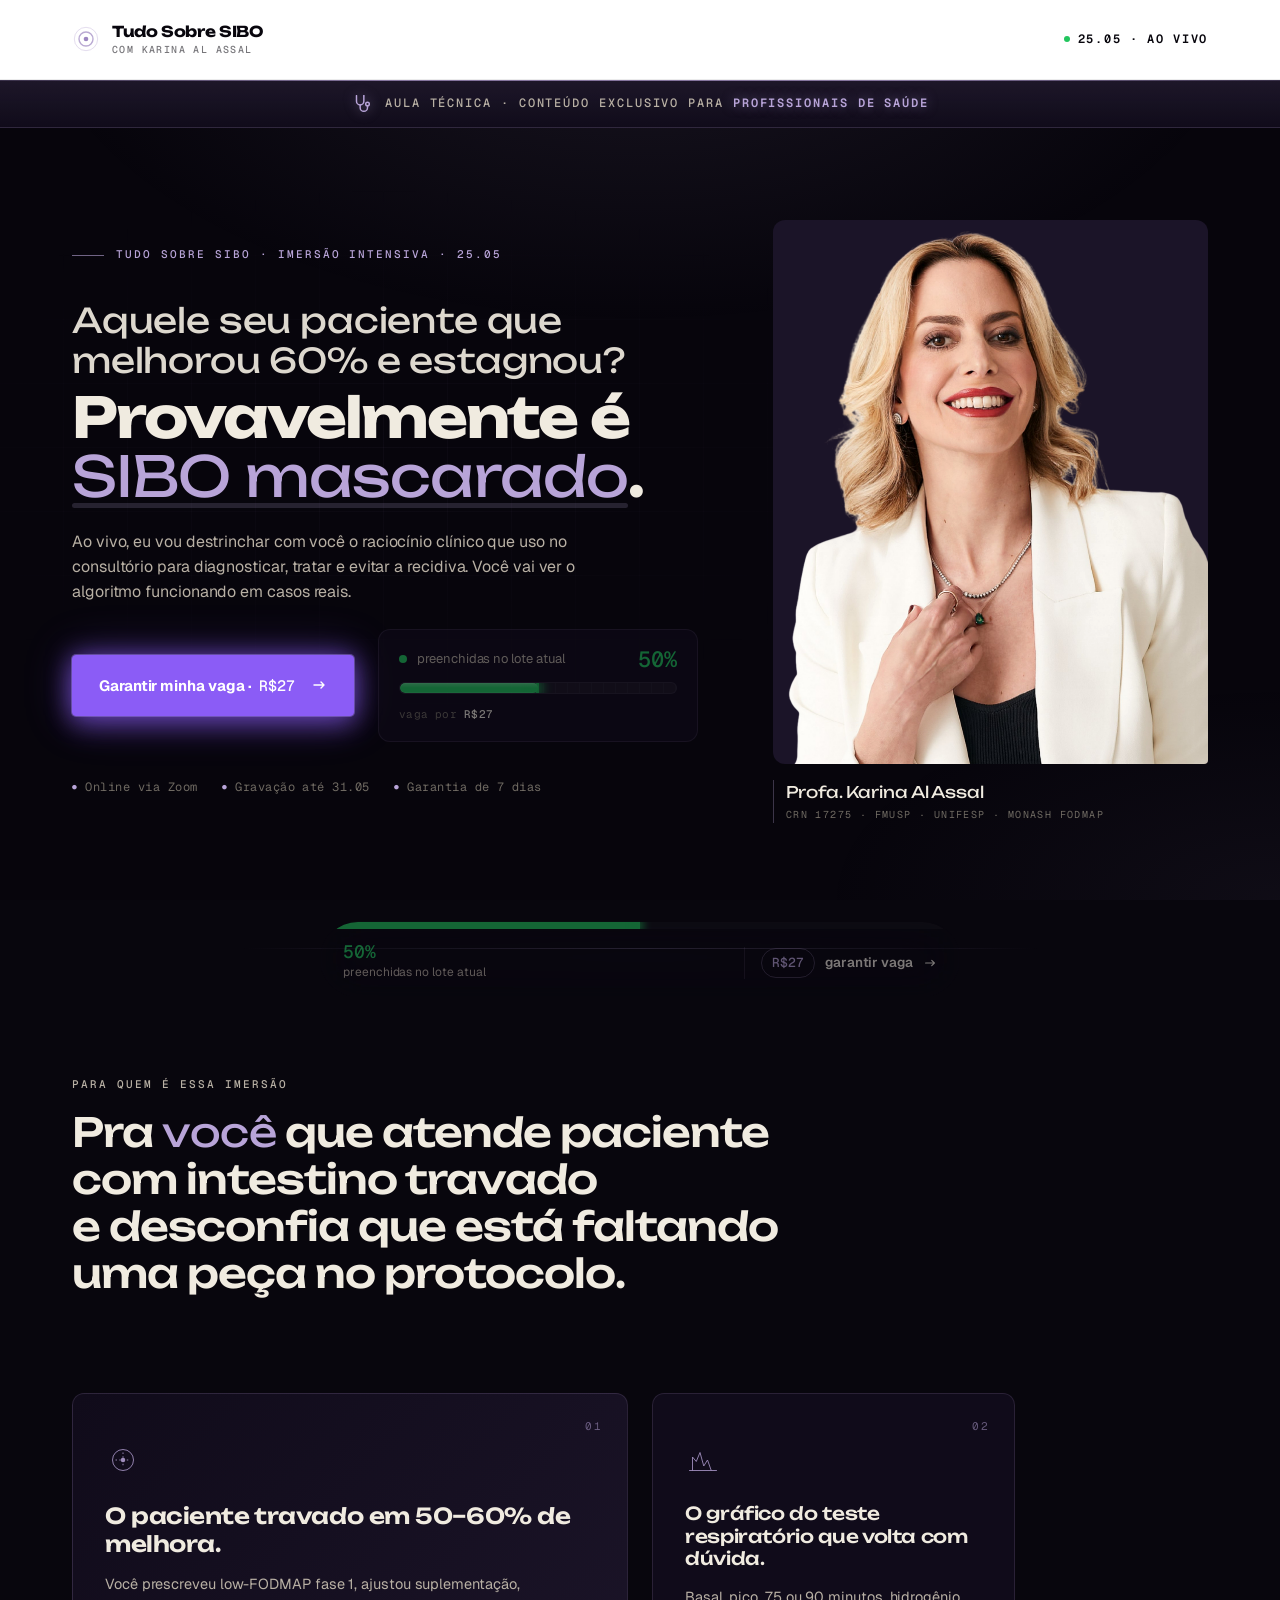
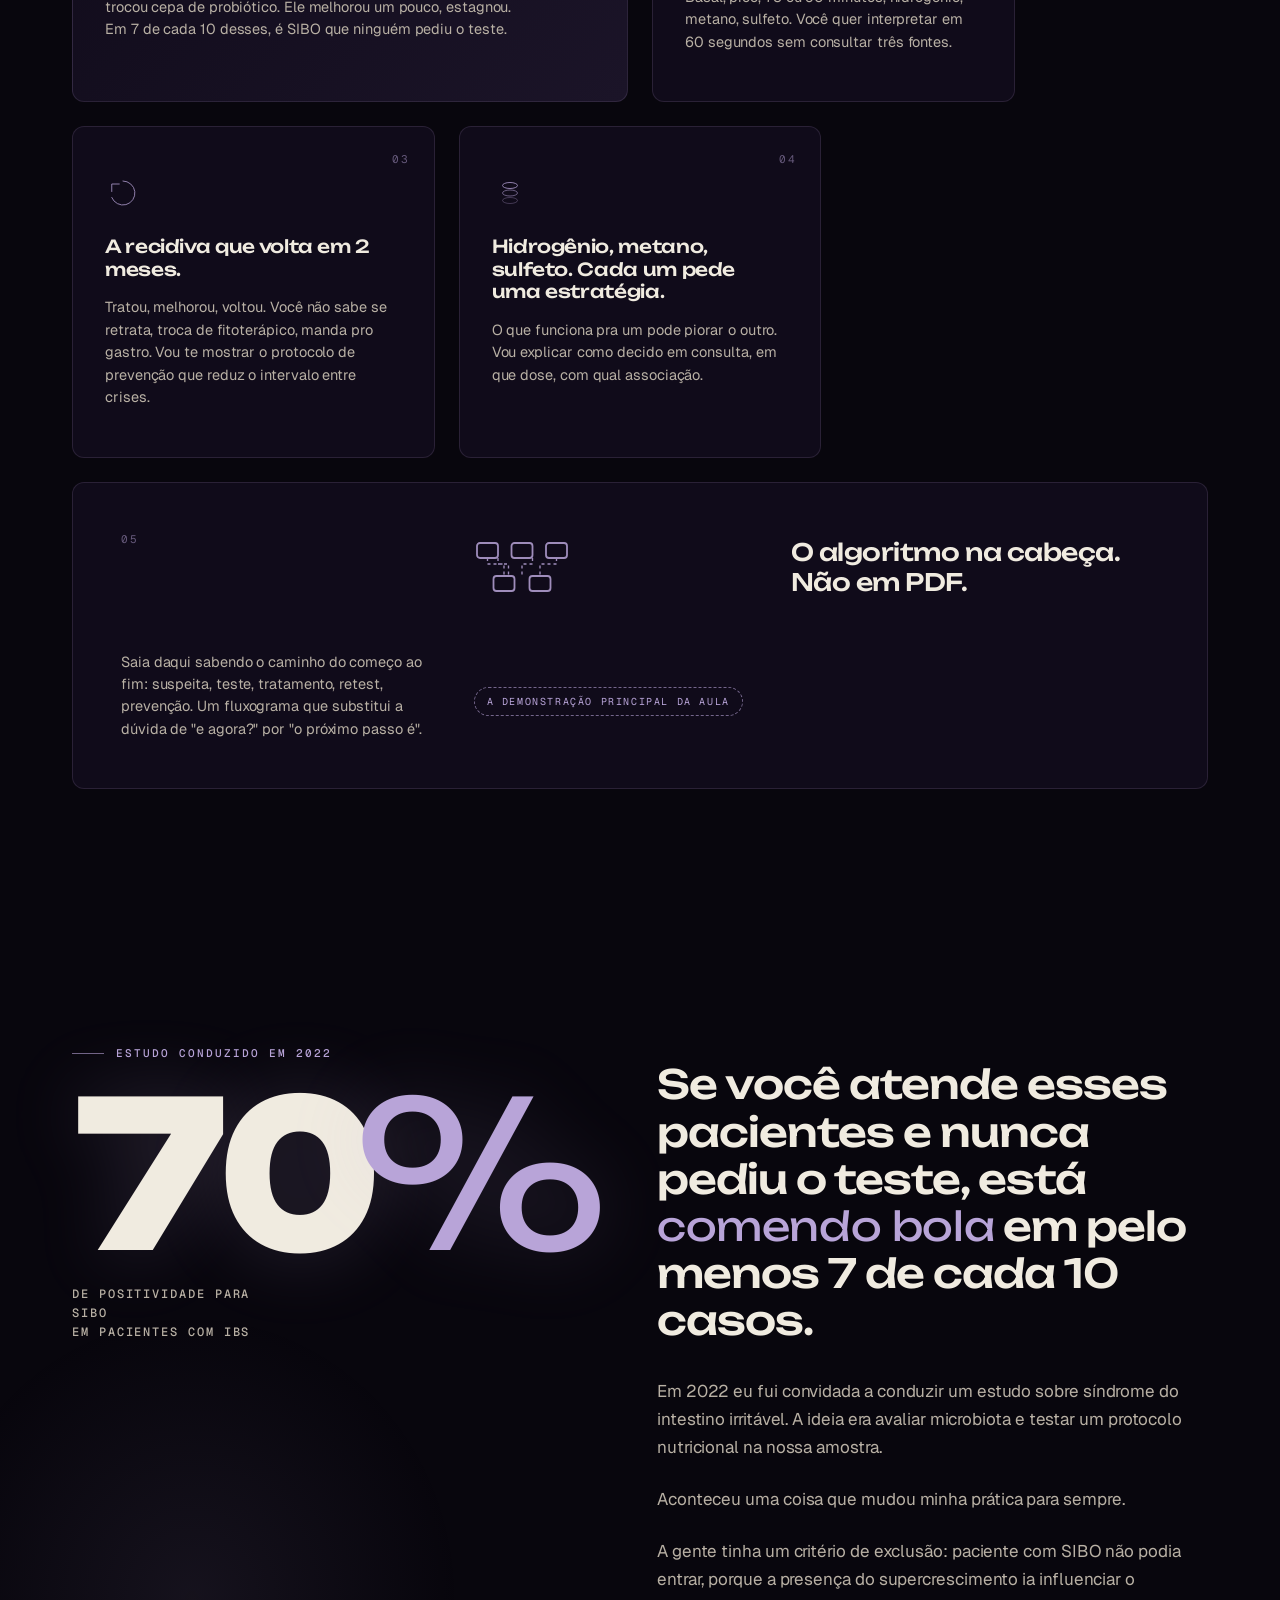
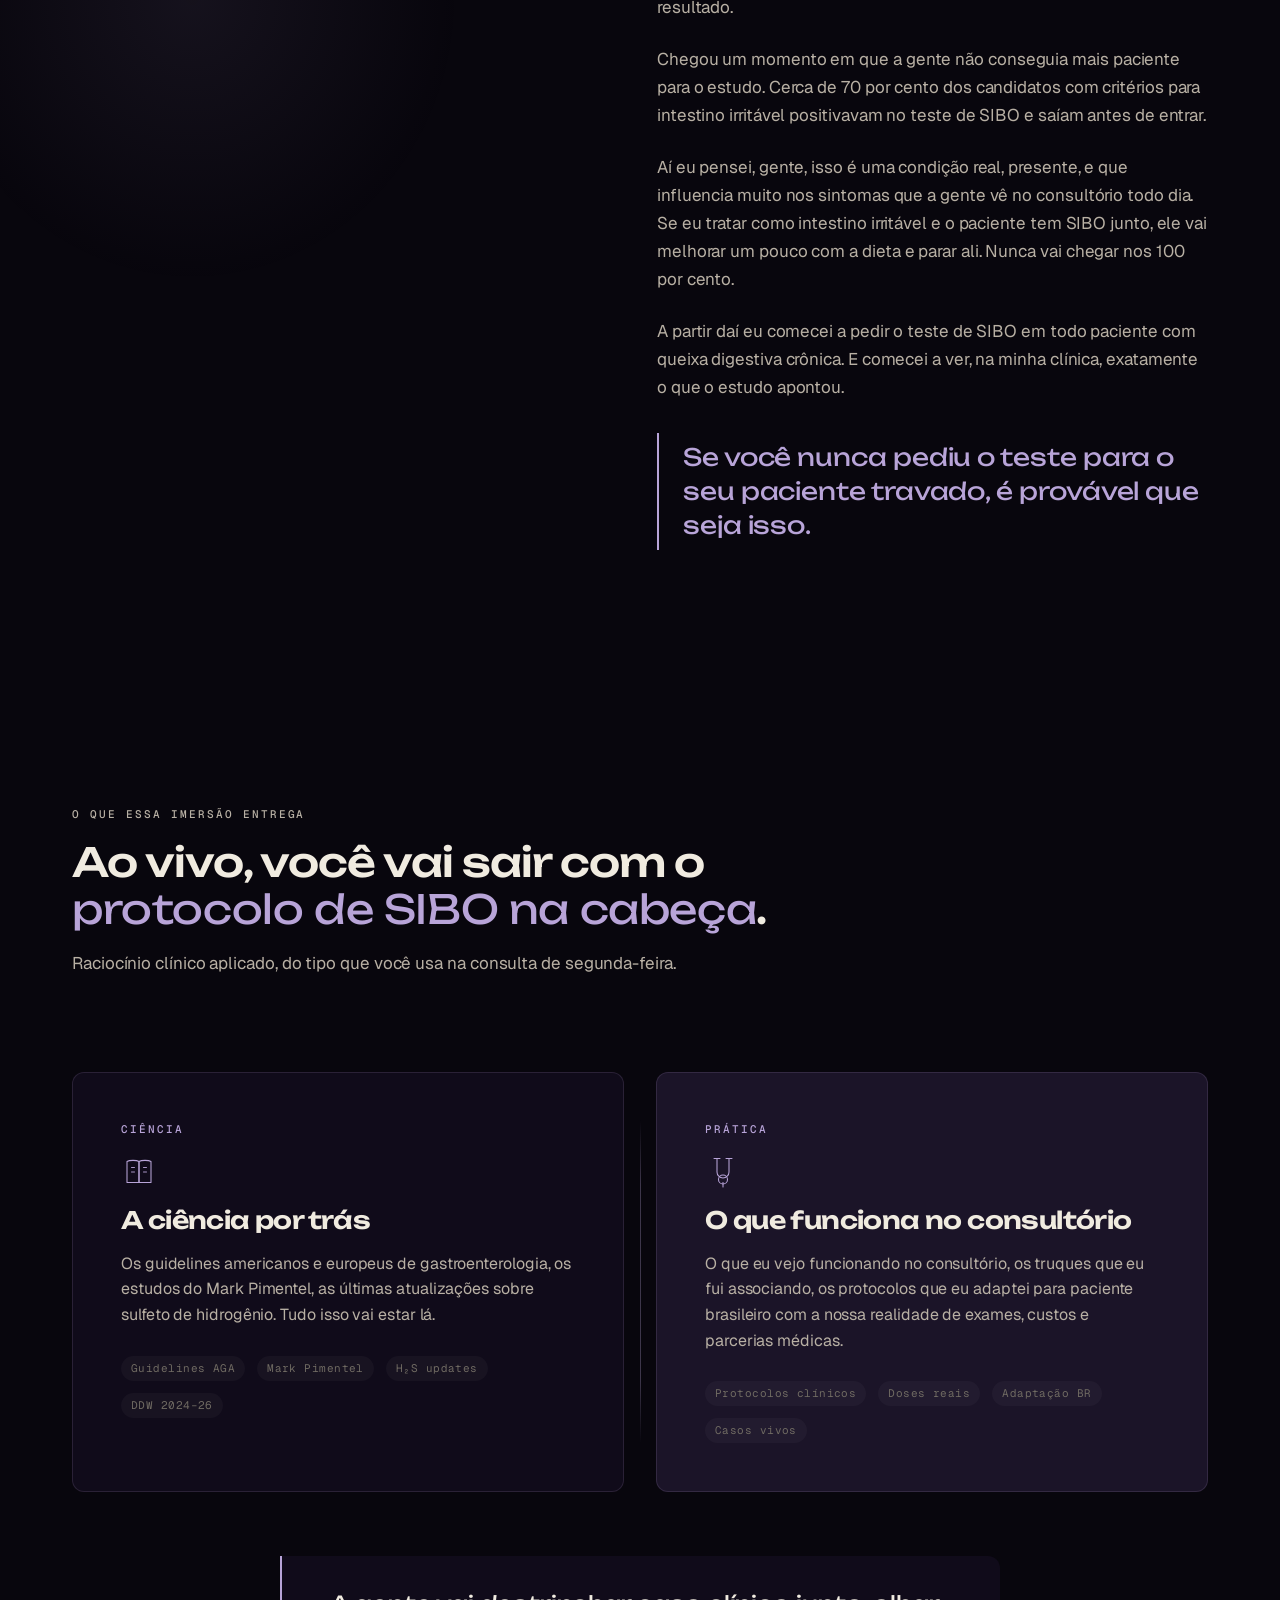
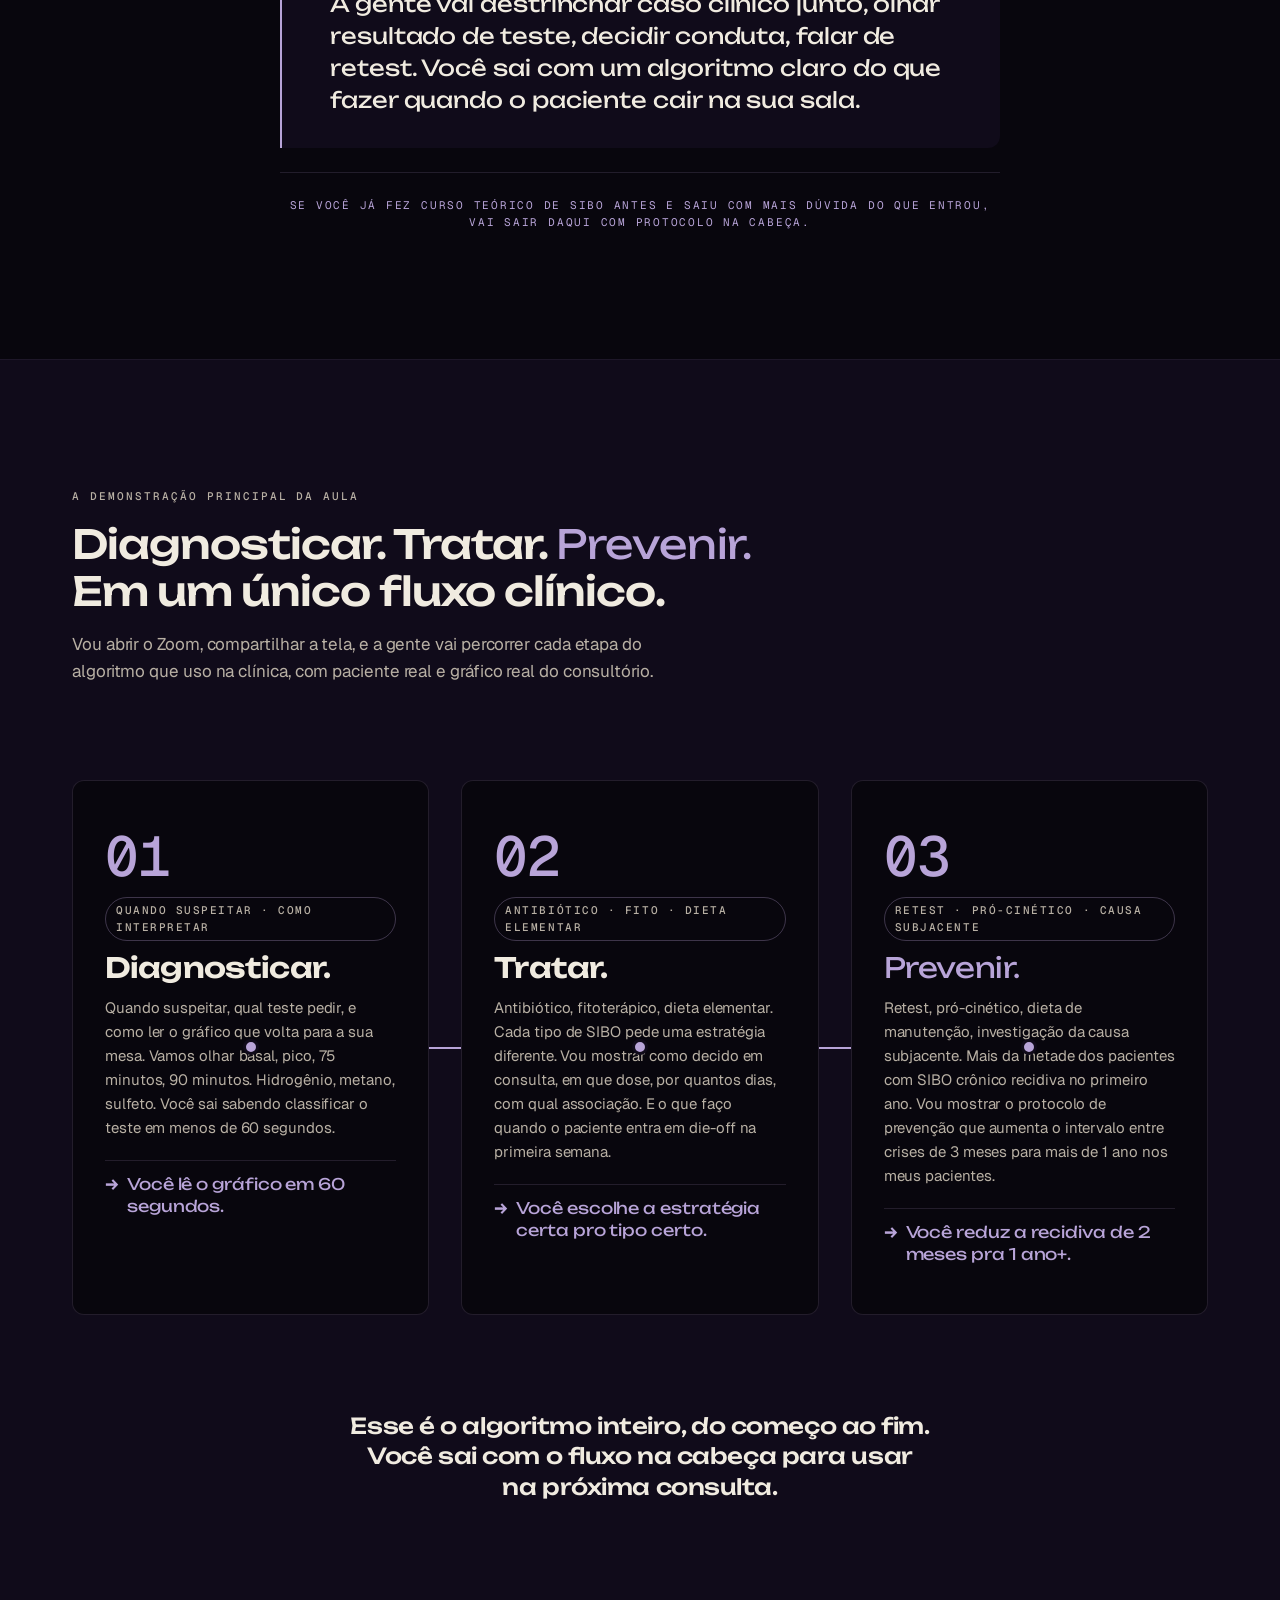
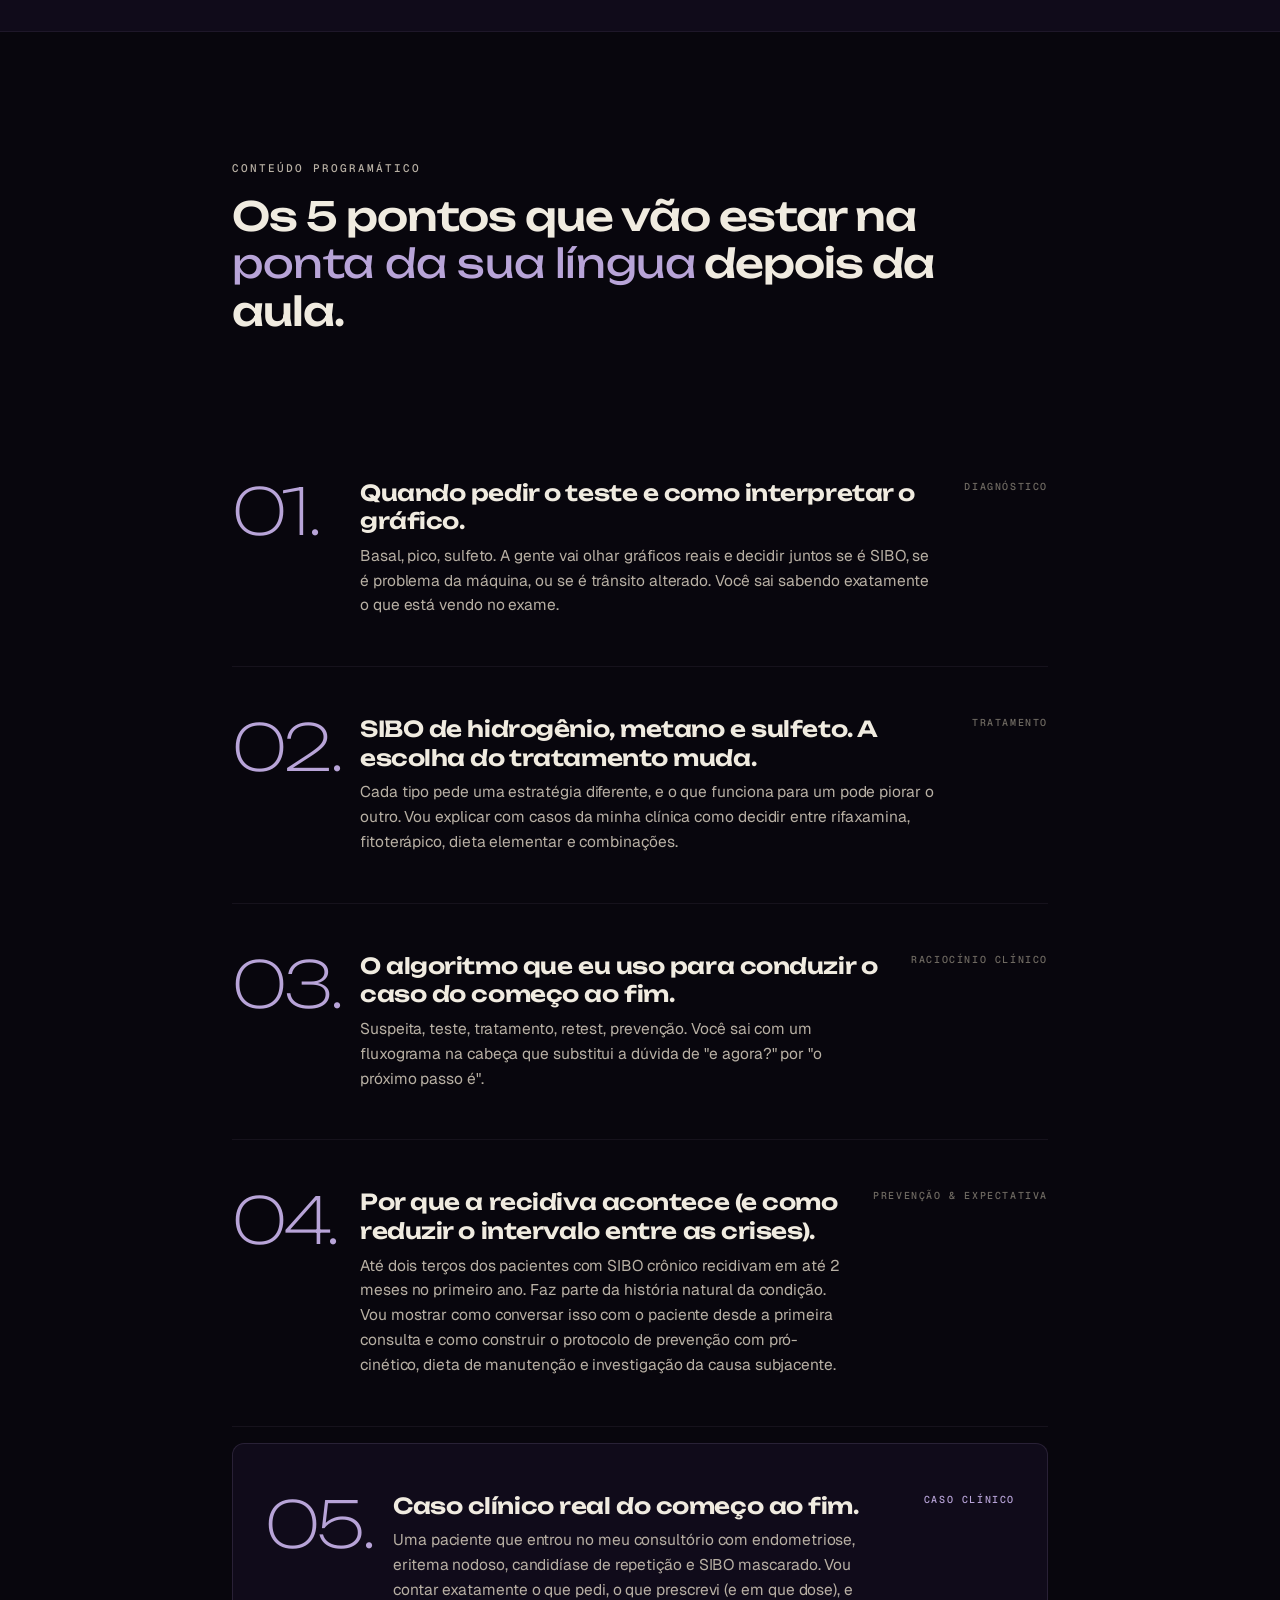
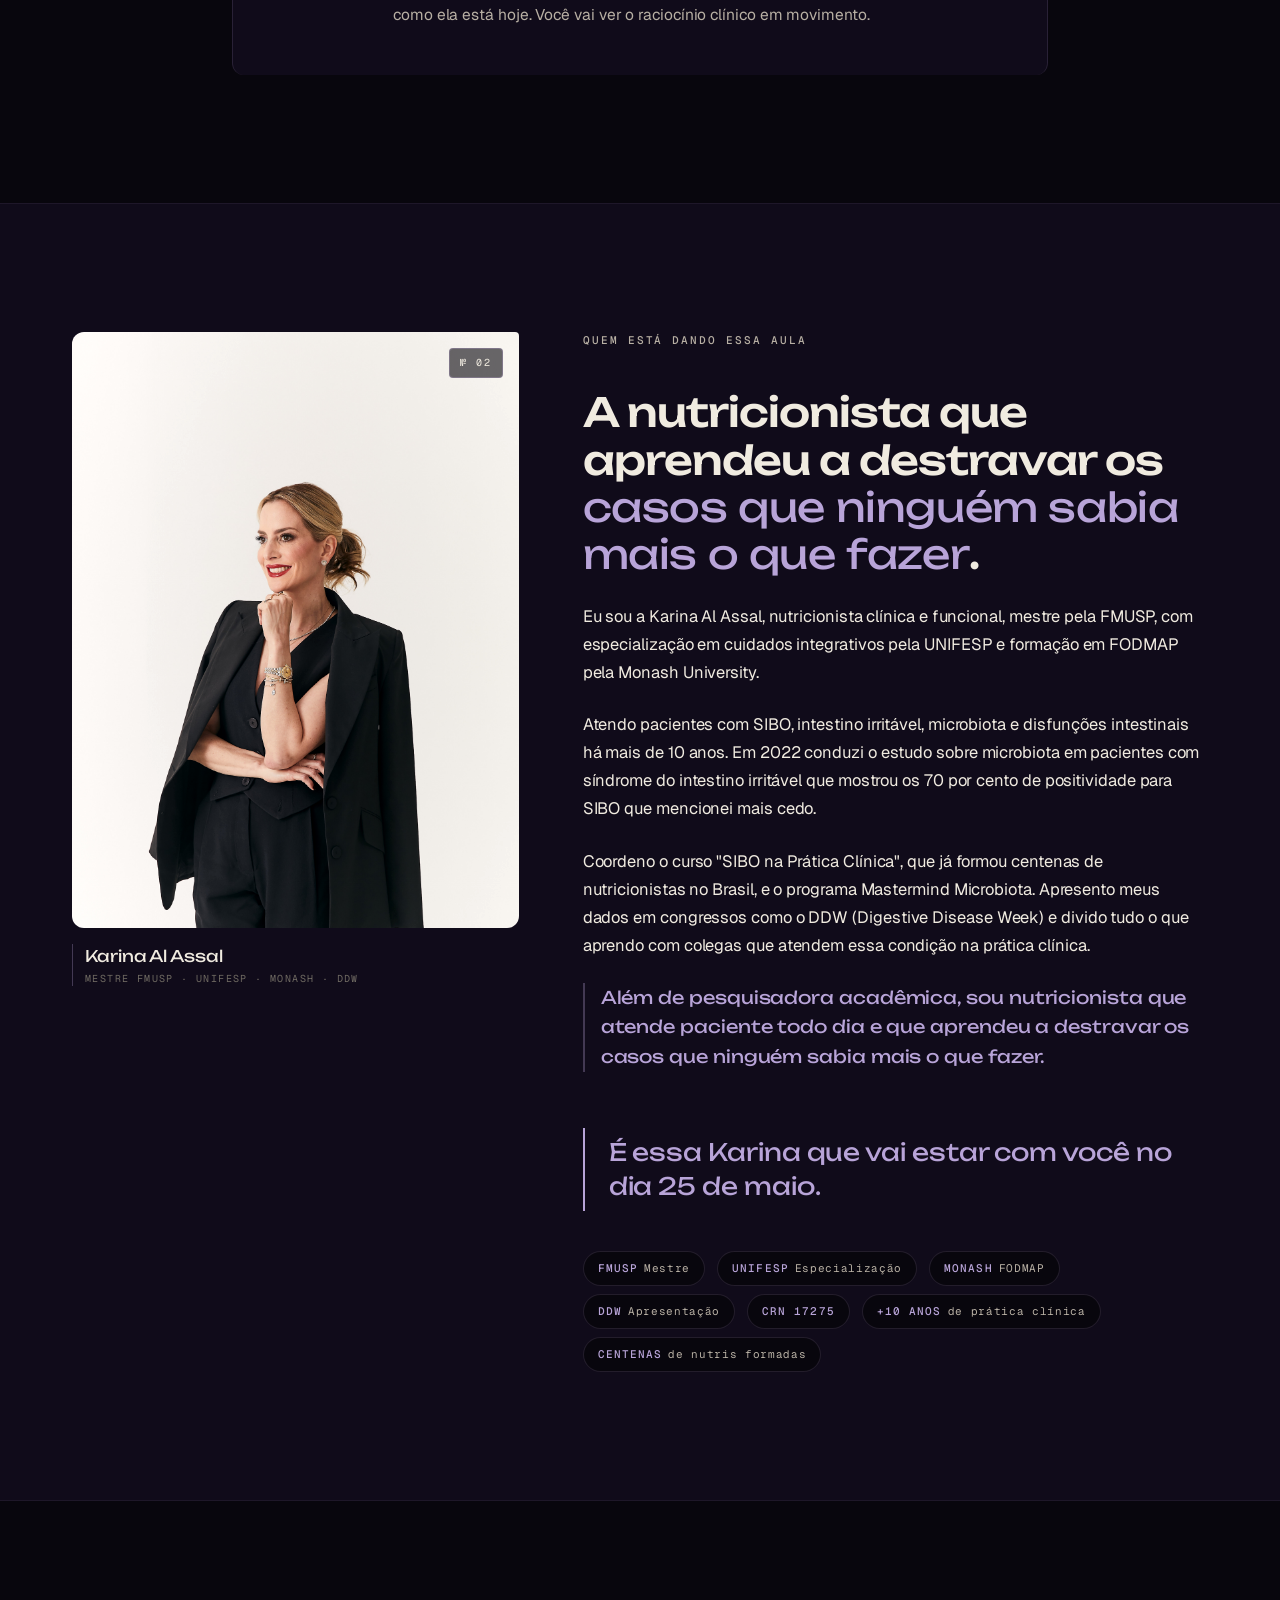
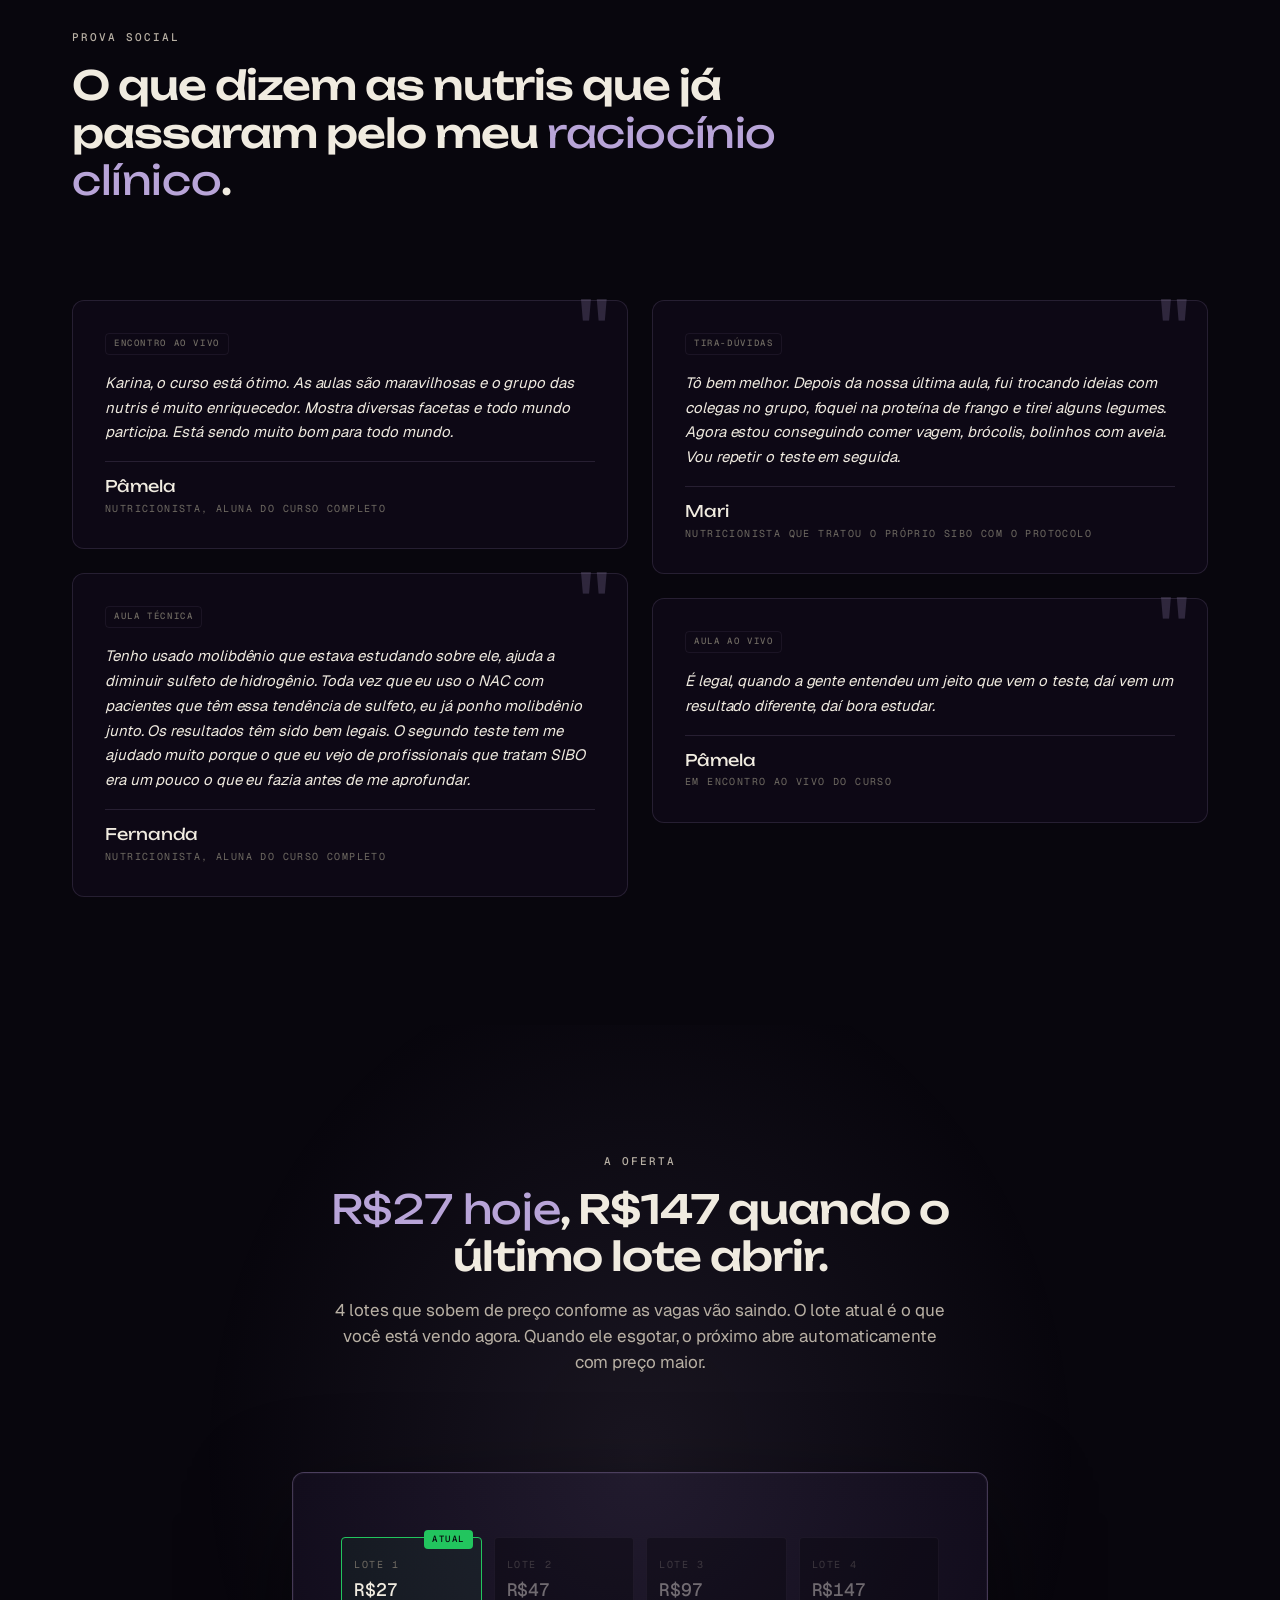
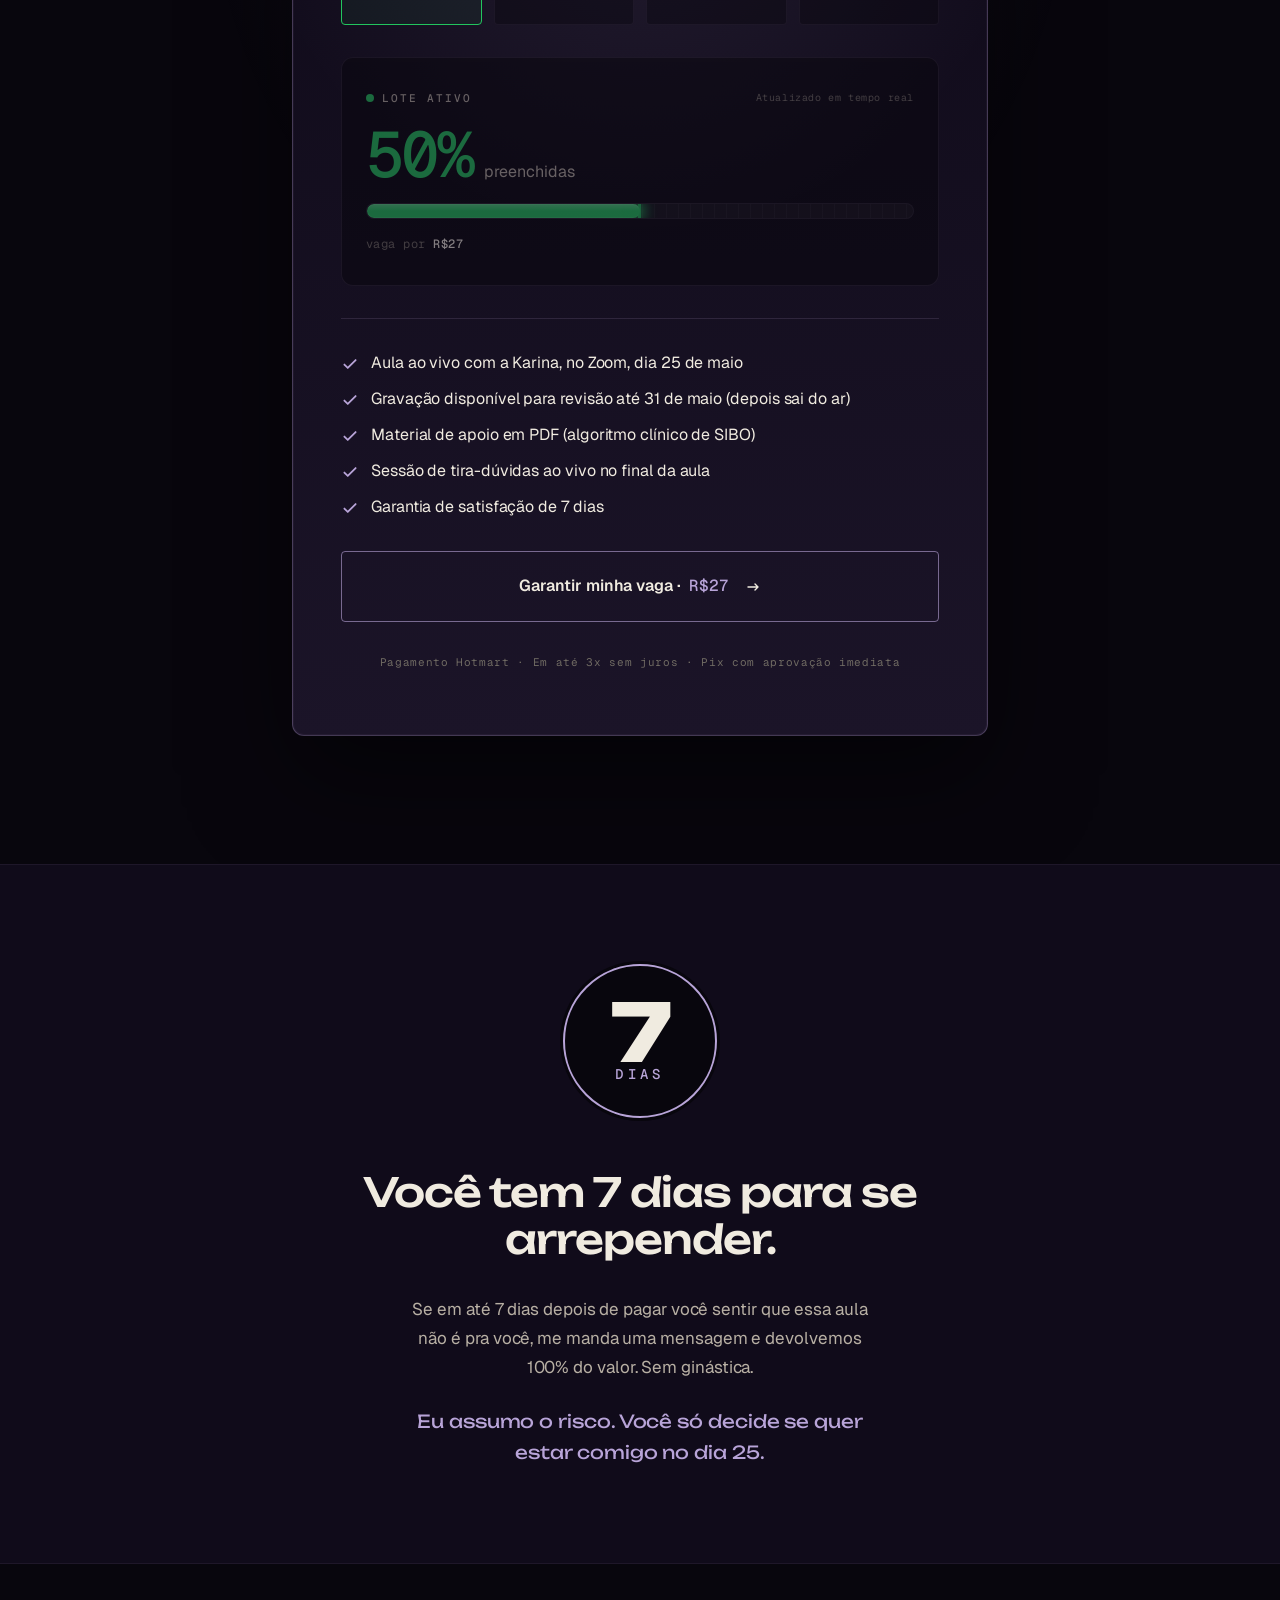
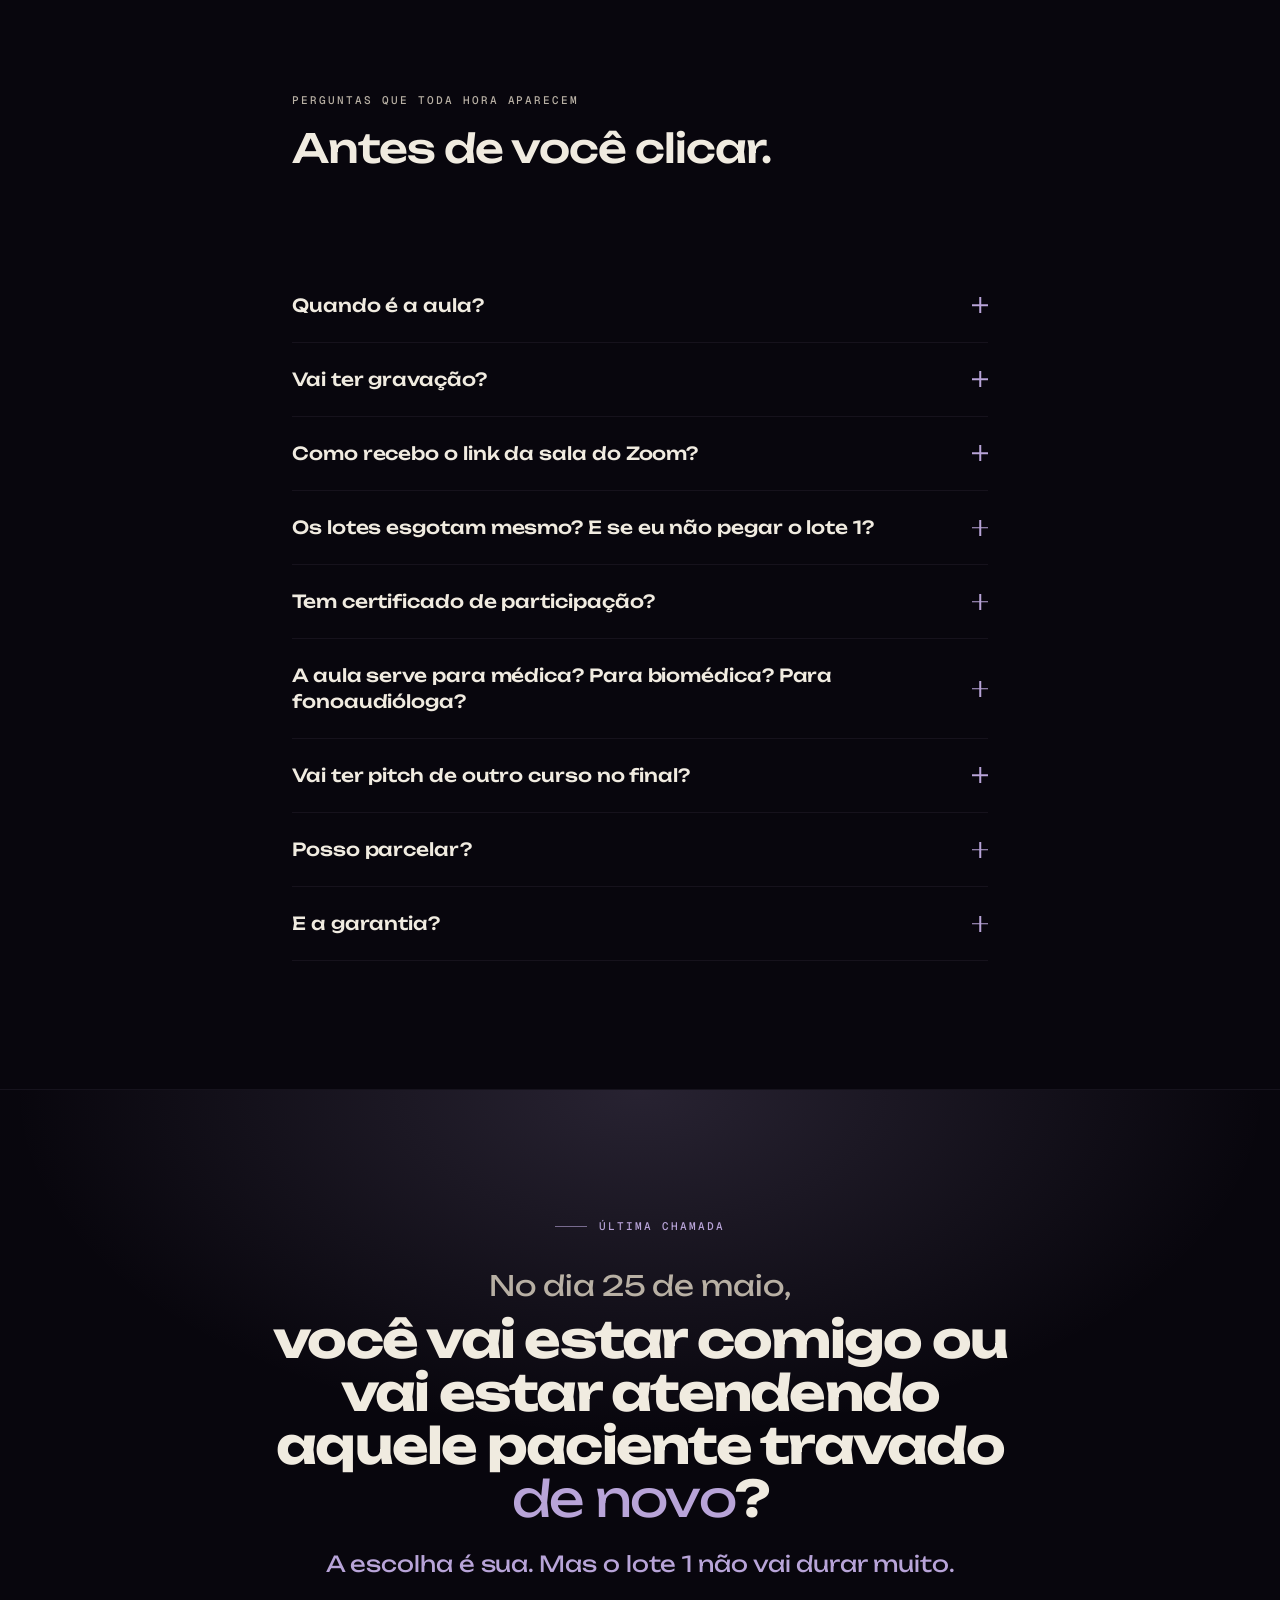
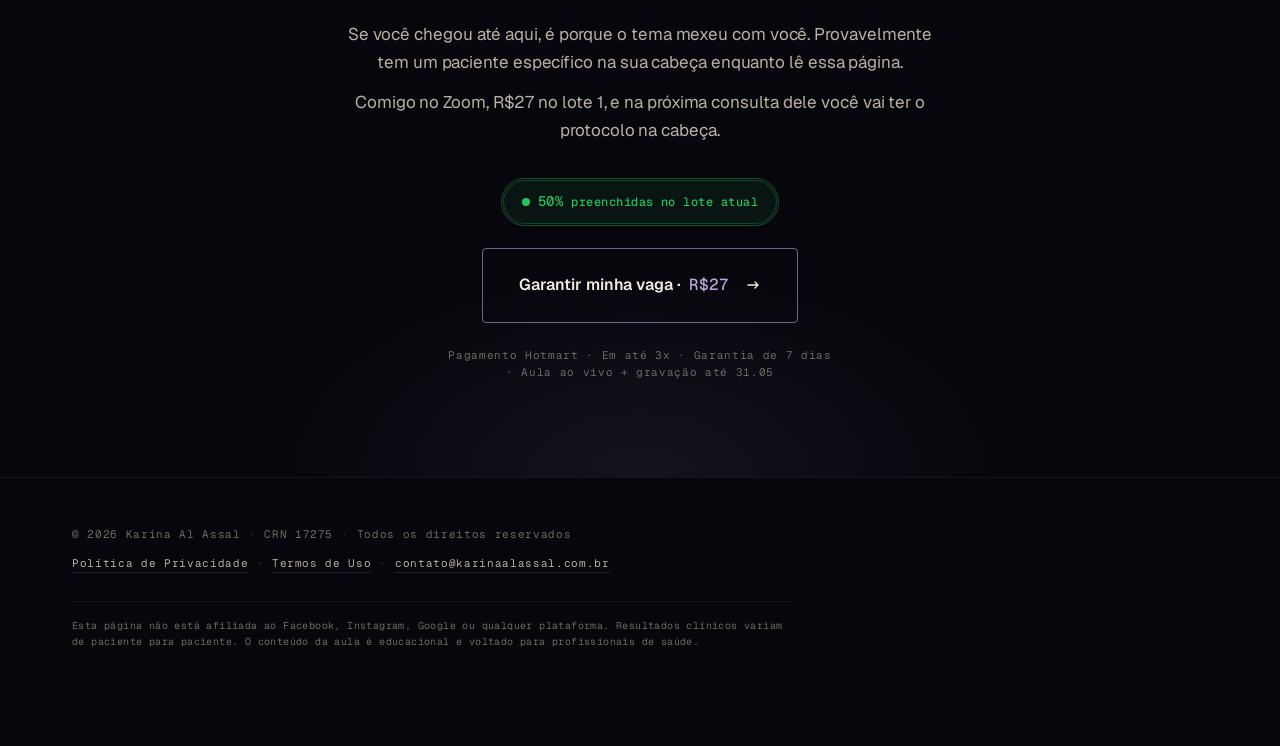
==== commit 3a33d698: "LP SIBO — remove menções de duração (3h) e horário (19h30) e atualiza bio da Karina Co-Authored-By: " ====
--- a/index.html
+++ b/index.html
@@ -4,10 +4,10 @@
   <meta charset="UTF-8">
   <meta name="viewport" content="width=device-width, initial-scale=1.0, viewport-fit=cover">
   <title>Tudo Sobre SIBO · Imersão intensiva ao vivo com Karina Al Assal · 25 de Maio</title>
-  <meta name="description" content="3 horas ao vivo com a Karina Al Assal destrinchando o algoritmo clínico que diagnostica, trata e previne SIBO no consultório. Dia 25 de maio, 19h30. A partir de R$27.">
+  <meta name="description" content="Aula ao vivo com a Karina Al Assal destrinchando o algoritmo clínico que diagnostica, trata e previne SIBO no consultório. Dia 25 de maio. A partir de R$27.">
 
   <meta property="og:title" content="Tudo Sobre SIBO · Imersão intensiva ao vivo com Karina Al Assal">
-  <meta property="og:description" content="3 horas ao vivo. O algoritmo clínico de SIBO funcionando em casos reais. Dia 25 de maio, 19h30.">
+  <meta property="og:description" content="Aula ao vivo. O algoritmo clínico de SIBO funcionando em casos reais. Dia 25 de maio.">
   <meta property="og:type" content="website">
   <meta property="og:image" content="/images/hero-karina-ajustado3.png">
 
@@ -17,7 +17,7 @@
   <link href="https://fonts.googleapis.com/css2?family=Unbounded:wght@300;400;500;600;700;800&family=Geist:wght@400;500;600;700&family=Geist+Mono:wght@400;500&display=swap" rel="stylesheet">
   <link href="https://fonts.cdnfonts.com/css/walkway" rel="stylesheet">
 
-  <link rel="stylesheet" href="/style.css?v=35">
+  <link rel="stylesheet" href="/style.css?v=36">
 
   <!-- Google Tag Manager -->
   <script>(function(w,d,s,l,i){w[l]=w[l]||[];w[l].push({'gtm.start':
@@ -59,7 +59,7 @@
       </a>
       <span class="site-header__meta">
         <span class="site-header__dot" aria-hidden="true"></span>
-        25.05 · 19H30 · AO VIVO
+        25.05 · AO VIVO
       </span>
     </div>
   </header>
@@ -91,7 +91,7 @@
         <div class="hero__text">
           <p class="eyebrow eyebrow--lilac" data-reveal>
             <span class="eyebrow__line" aria-hidden="true"></span>
-            Tudo Sobre SIBO · Imersão intensiva · 25.05 · 19h30
+            Tudo Sobre SIBO · Imersão intensiva · 25.05
           </p>
 
           <p class="hero__author hero__author--mobile" data-reveal>
@@ -106,7 +106,7 @@
           </h1>
 
           <p class="hero__sub" data-reveal>
-            Em 3 horas ao vivo, eu vou destrinchar com você o raciocínio clínico que uso no consultório para diagnosticar, tratar e evitar a recidiva. Você vai ver o algoritmo funcionando em casos reais.
+            Ao vivo, eu vou destrinchar com você o raciocínio clínico que uso no consultório para diagnosticar, tratar e evitar a recidiva. Você vai ver o algoritmo funcionando em casos reais.
           </p>
 
           <div class="hero__cta-wrap" data-reveal>
@@ -316,7 +316,7 @@
         <header class="section-head" data-reveal>
           <p class="eyebrow">O que essa imersão entrega</p>
           <h2 id="virada-title" class="section-title">
-            Em 3 horas ao vivo, você vai sair com o <em>protocolo de SIBO na cabeça</em>.
+            Ao vivo, você vai sair com o <em>protocolo de SIBO na cabeça</em>.
           </h2>
           <p class="section-sub">
             Raciocínio clínico aplicado, do tipo que você usa na consulta de segunda-feira.
@@ -440,7 +440,7 @@
         </div>
 
         <p class="algoritmo__closing" data-reveal>
-          Esse é o algoritmo inteiro, do começo ao fim, em 3 horas. Você sai com o fluxo na cabeça para usar na próxima consulta.
+          Esse é o algoritmo inteiro, do começo ao fim. Você sai com o fluxo na cabeça para usar na próxima consulta.
         </p>
 
       </div>
@@ -558,12 +558,12 @@
               Coordeno o curso "SIBO na Prática Clínica", que já formou centenas de nutricionistas no Brasil, e o programa Mastermind Microbiota. Apresento meus dados em congressos como o DDW (Digestive Disease Week) e divido tudo o que aprendo com colegas que atendem essa condição na prática clínica.
             </p>
             <p class="sobre__paragraph-accent" data-reveal>
-              Não sou pesquisadora de academia, embora pesquise. Sou nutricionista que atende paciente todo dia e que aprendeu a destravar os casos que ninguém sabia mais o que fazer.
+              Além de pesquisadora acadêmica, sou nutricionista que atende paciente todo dia e que aprendeu a destravar os casos que ninguém sabia mais o que fazer.
             </p>
           </div>
 
           <blockquote class="pull-quote" data-reveal>
-            É essa Karina que vai estar com você por 3 horas no dia 25 de maio.
+            É essa Karina que vai estar com você no dia 25 de maio.
           </blockquote>
 
           <ul class="creds-pills" data-reveal>
@@ -713,7 +713,7 @@
           <ul class="incluso" role="list">
             <li>
               <svg viewBox="0 0 16 16" fill="none" aria-hidden="true"><path d="M3 8.5l3 3 7-7" stroke="currentColor" stroke-width="1.6" stroke-linecap="round" stroke-linejoin="round"/></svg>
-              Aula ao vivo de 3 horas com a Karina, no Zoom, dia 25 de maio, 19h30
+              Aula ao vivo com a Karina, no Zoom, dia 25 de maio
             </li>
             <li>
               <svg viewBox="0 0 16 16" fill="none" aria-hidden="true"><path d="M3 8.5l3 3 7-7" stroke="currentColor" stroke-width="1.6" stroke-linecap="round" stroke-linejoin="round"/></svg>
@@ -798,7 +798,7 @@
               <span class="faq-item__icon" aria-hidden="true"></span>
             </summary>
             <div class="faq-item__a">
-              <p>Dia 25 de maio de 2026 (segunda-feira), das 19h30 às 22h30. Ao vivo, online, pelo Zoom.</p>
+              <p>Dia 25 de maio de 2026 (segunda-feira). Ao vivo, online, pelo Zoom.</p>
             </div>
           </details>
 
@@ -838,7 +838,7 @@
               <span class="faq-item__icon" aria-hidden="true"></span>
             </summary>
             <div class="faq-item__a">
-              <p>Sim. Quem assistir ao vivo (ou à gravação até 31 de maio) e preencher o formulário de presença recebe certificado de 3 horas de capacitação.</p>
+              <p>Sim. Quem assistir ao vivo (ou à gravação até 31 de maio) e preencher o formulário de presença recebe certificado de capacitação.</p>
             </div>
           </details>
 
@@ -897,7 +897,7 @@
         </p>
 
         <h2 id="cta-final-title" class="cta-final__title" data-reveal>
-          <span class="cta-final__title-q">No dia 25 de maio às 19h30,</span>
+          <span class="cta-final__title-q">No dia 25 de maio,</span>
           <span class="cta-final__title-a">você vai estar comigo ou vai estar atendendo aquele paciente travado <em>de novo</em>?</span>
         </h2>
 
@@ -910,7 +910,7 @@
             Se você chegou até aqui, é porque o tema mexeu com você. Provavelmente tem um paciente específico na sua cabeça enquanto lê essa página.
           </p>
           <p>
-            3 horas comigo no Zoom, R$27 no lote 1, e na próxima consulta dele você vai ter o protocolo na cabeça.
+            Comigo no Zoom, R$27 no lote 1, e na próxima consulta dele você vai ter o protocolo na cabeça.
           </p>
         </div>
 
@@ -982,6 +982,6 @@
     </span>
   </a>
 
-  <script src="/script.js?v=35" defer></script>
+  <script src="/script.js?v=36" defer></script>
 </body>
 </html>
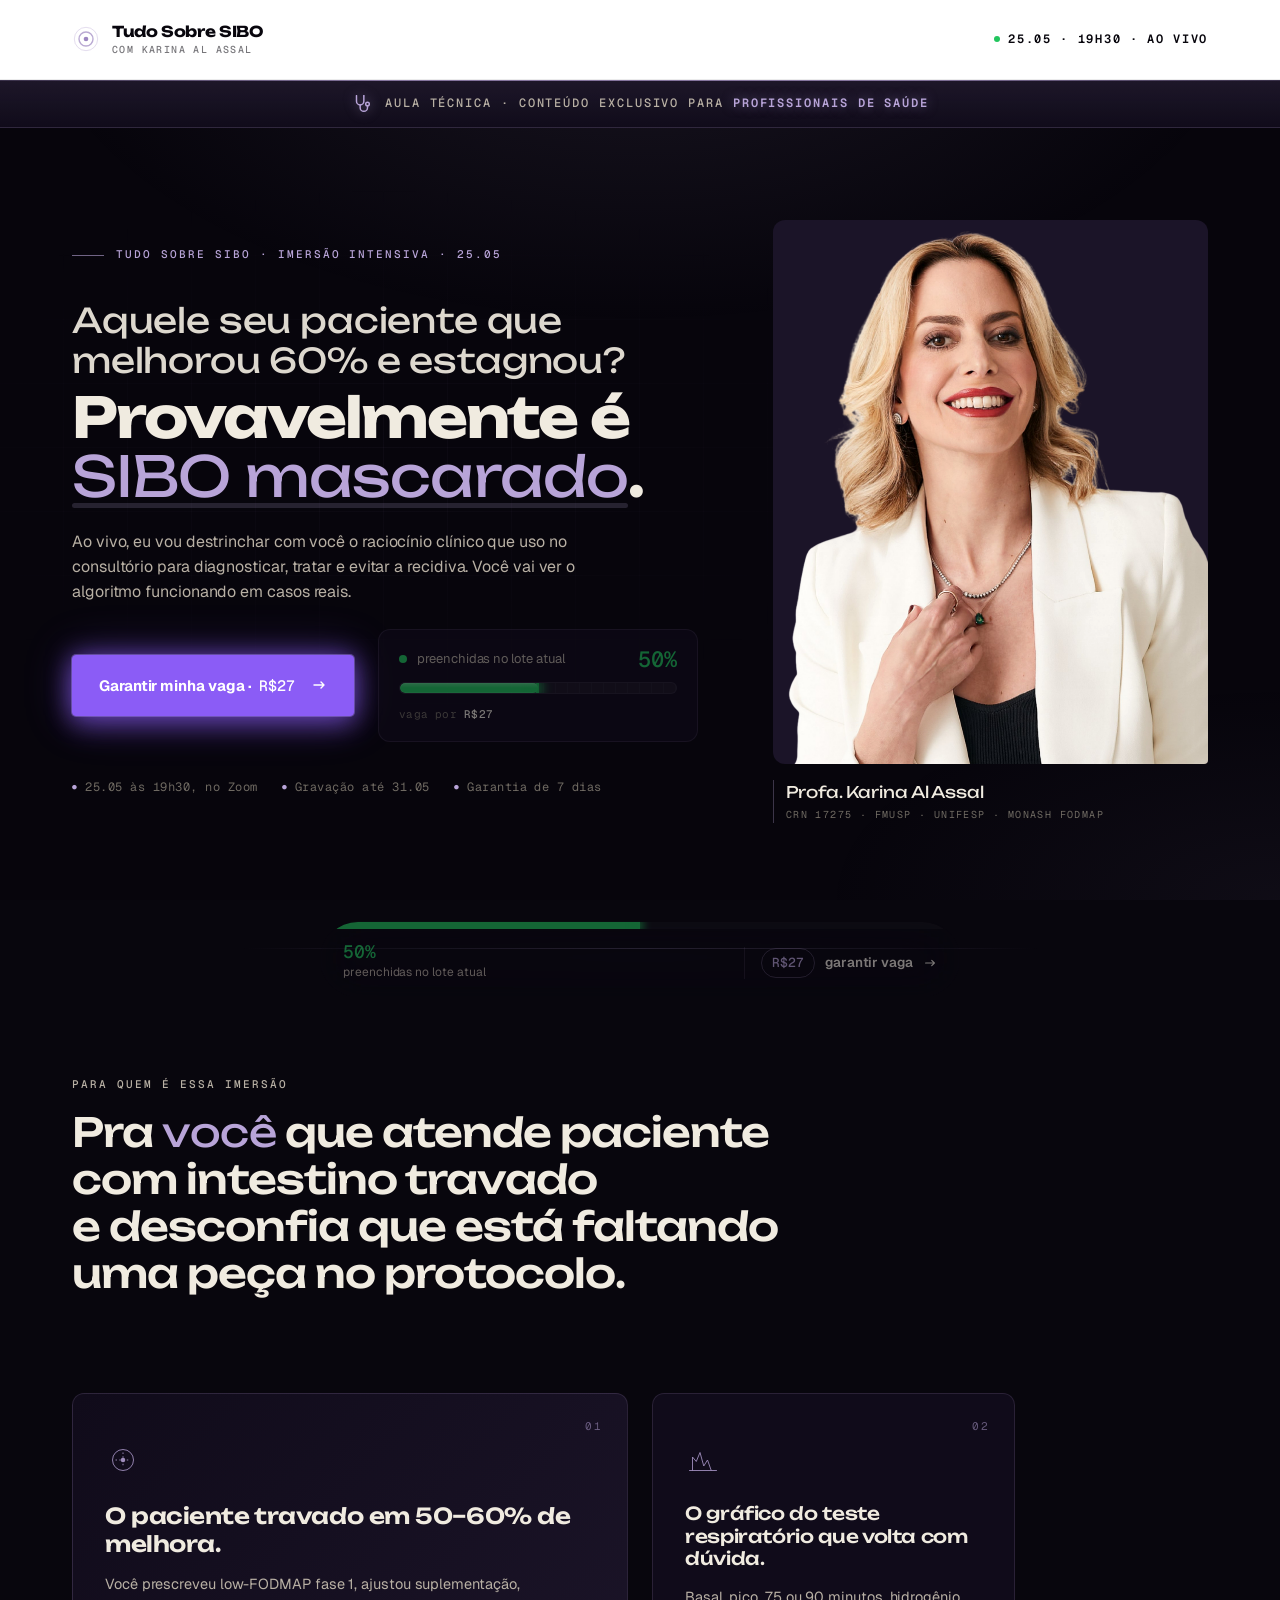
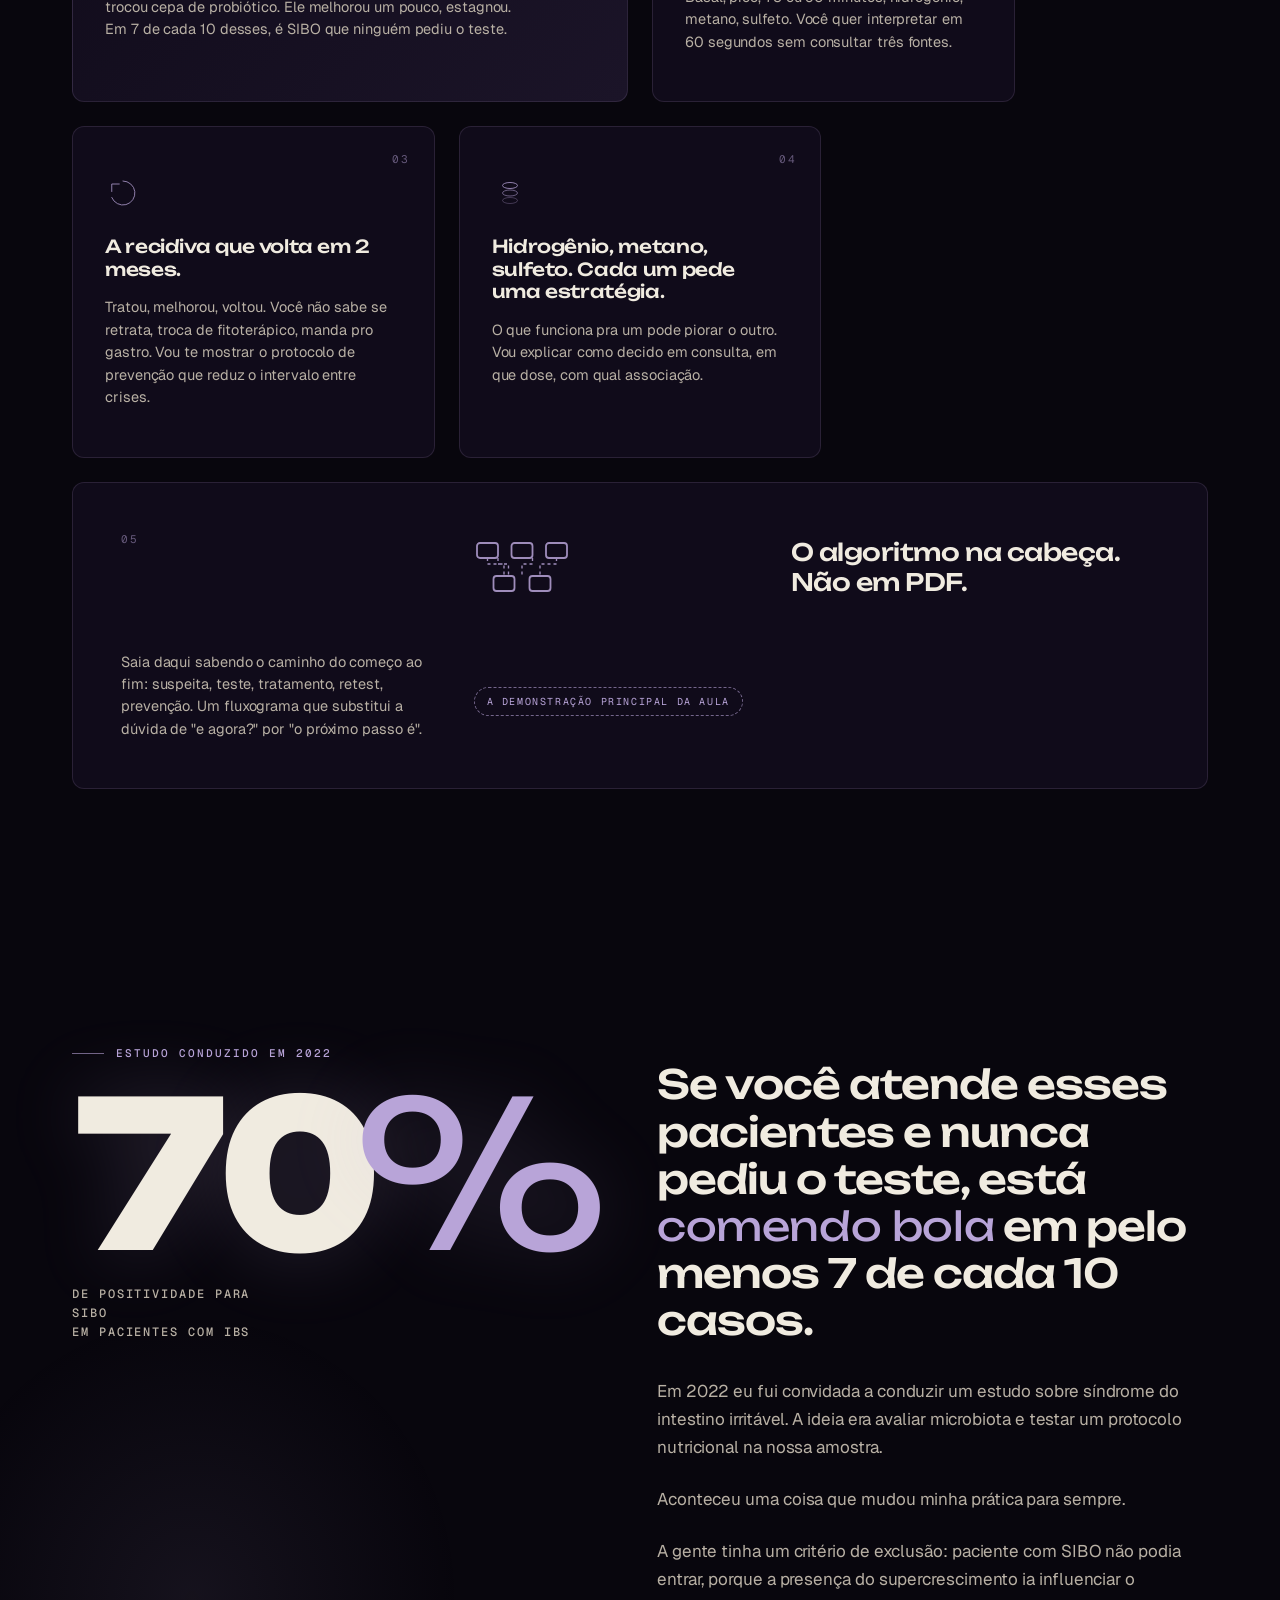
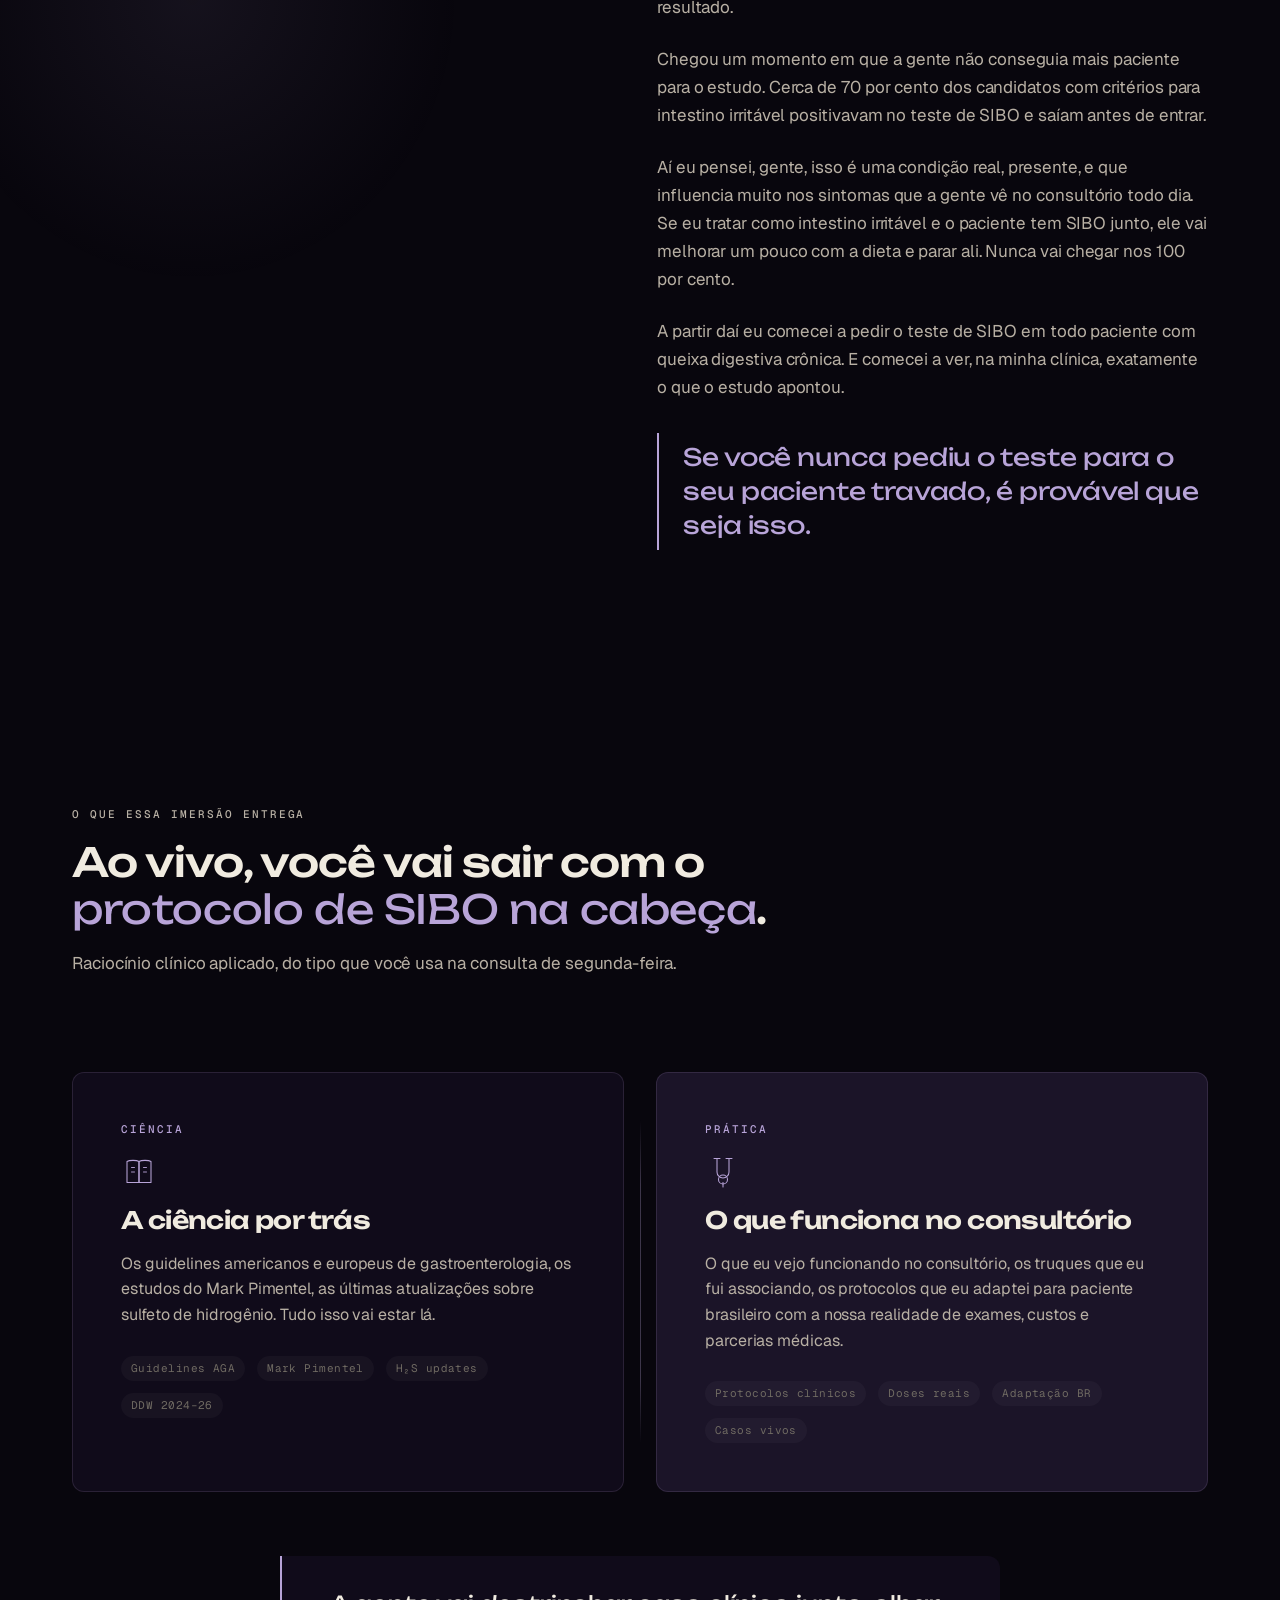
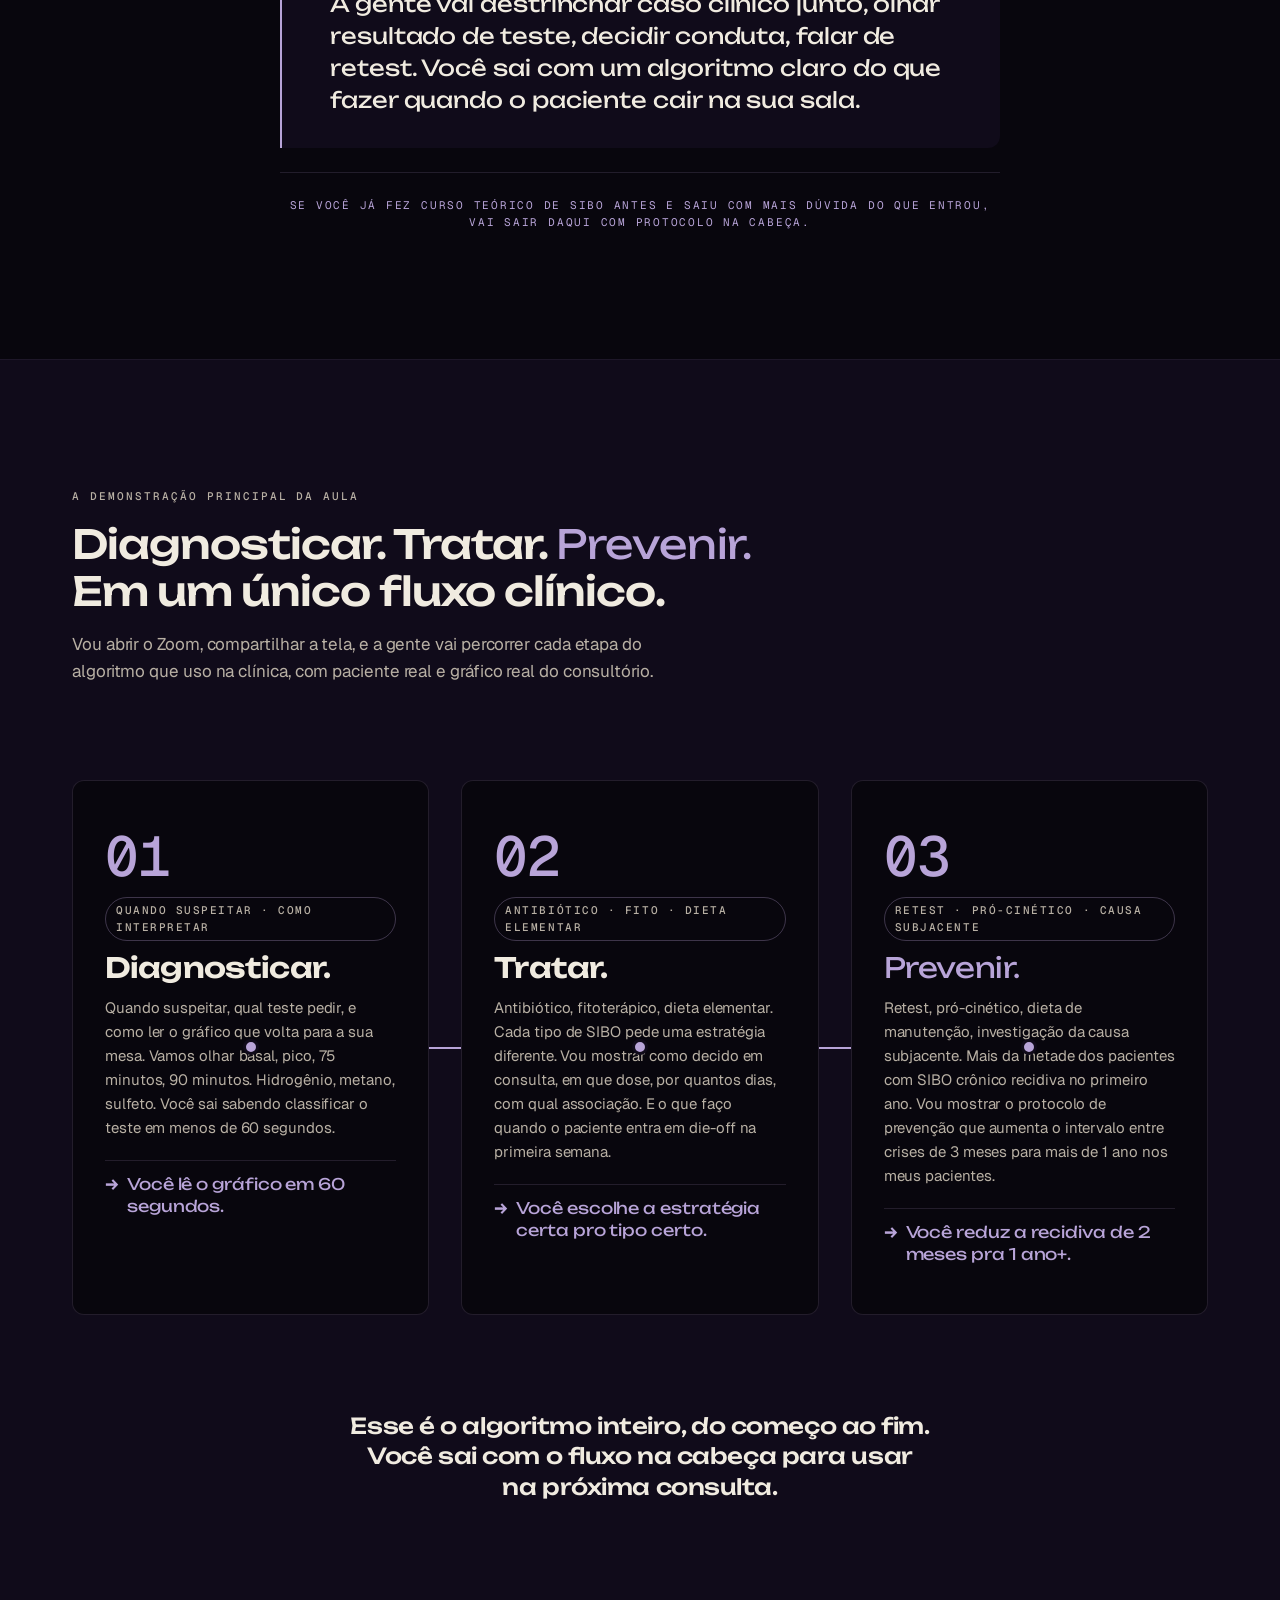
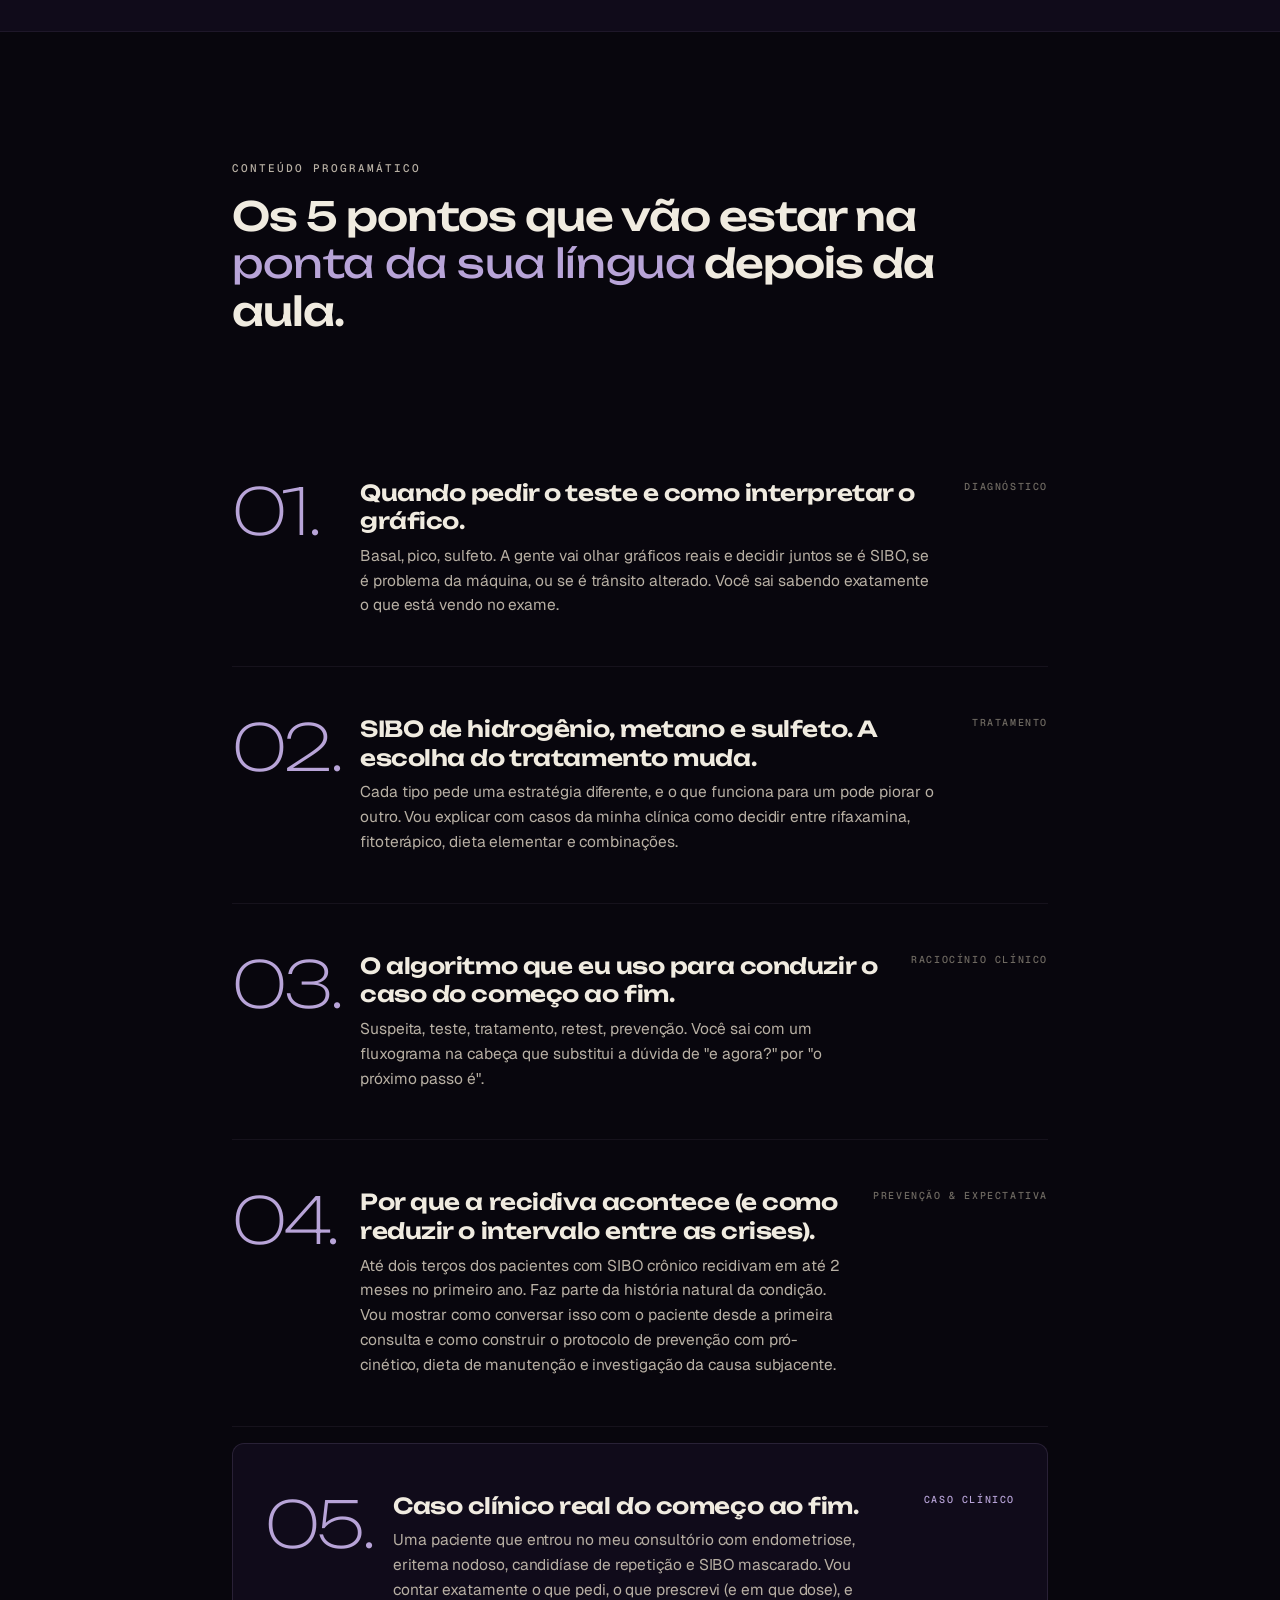
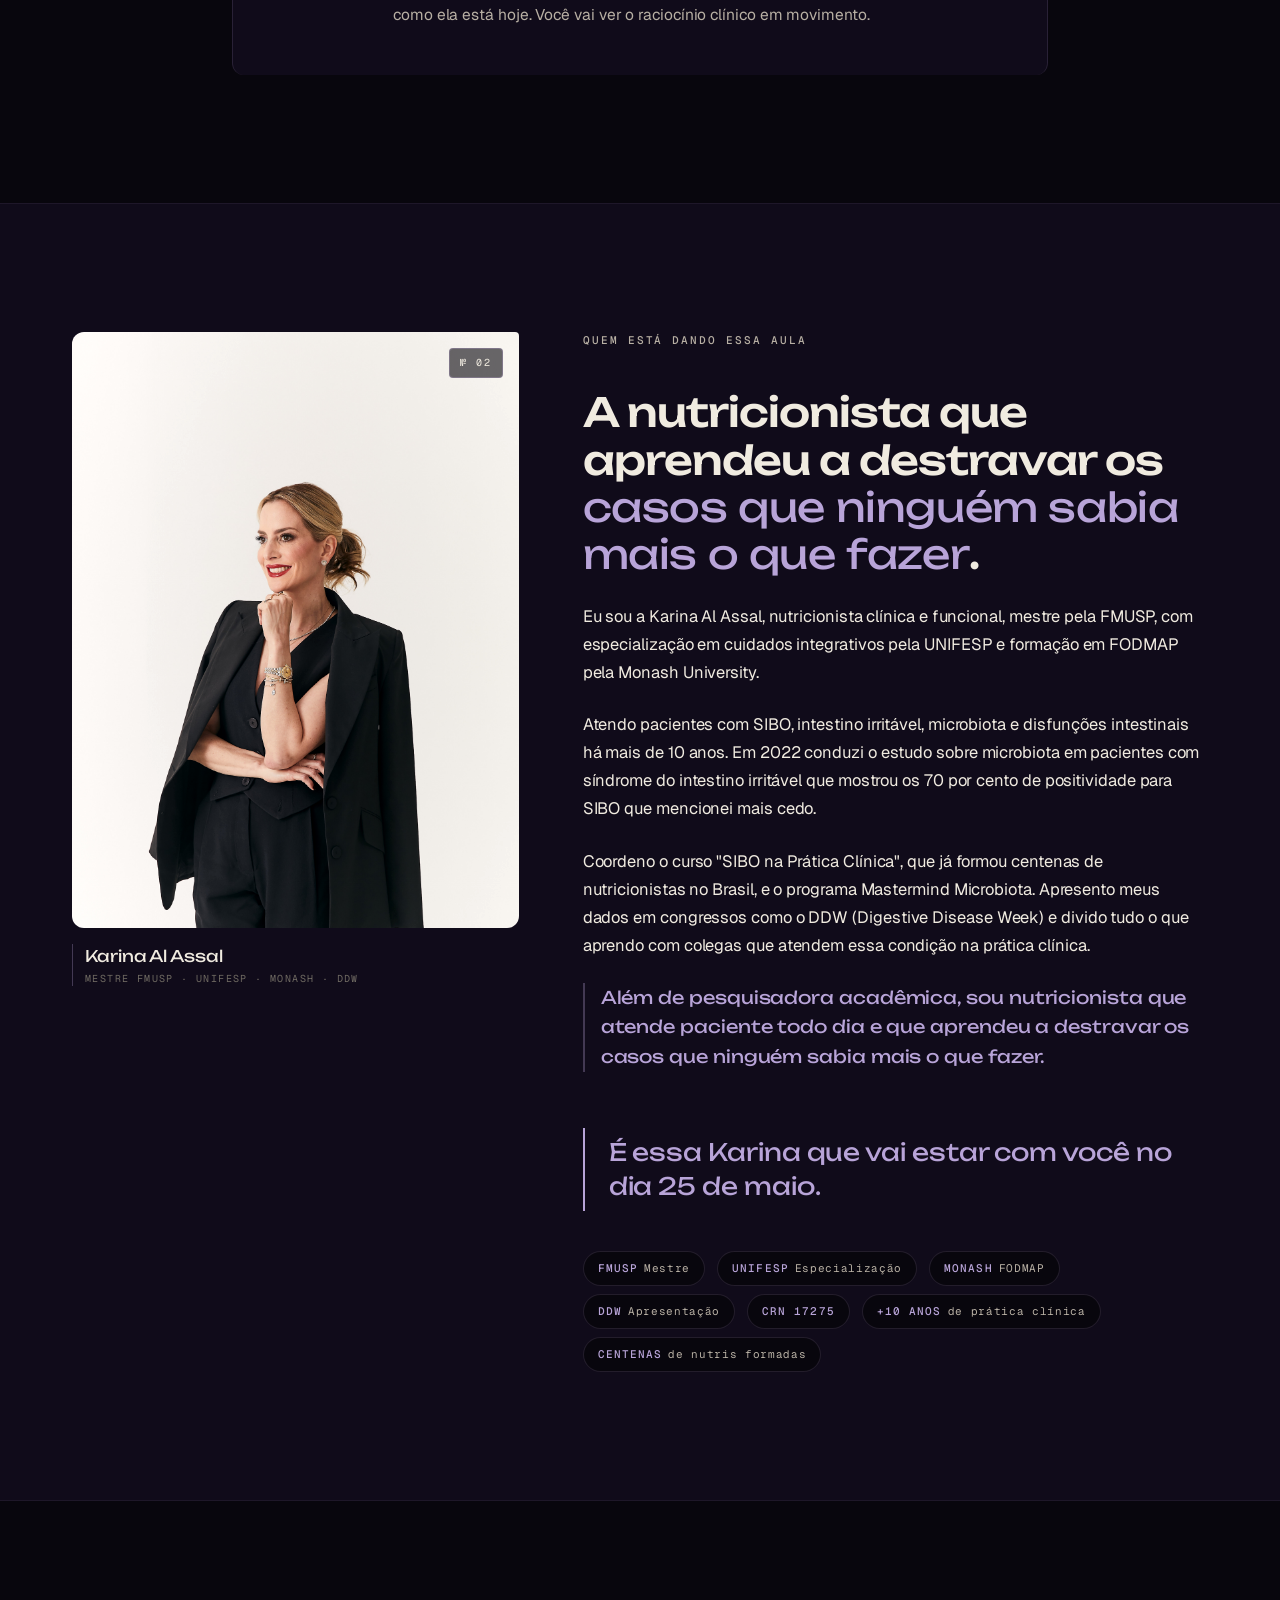
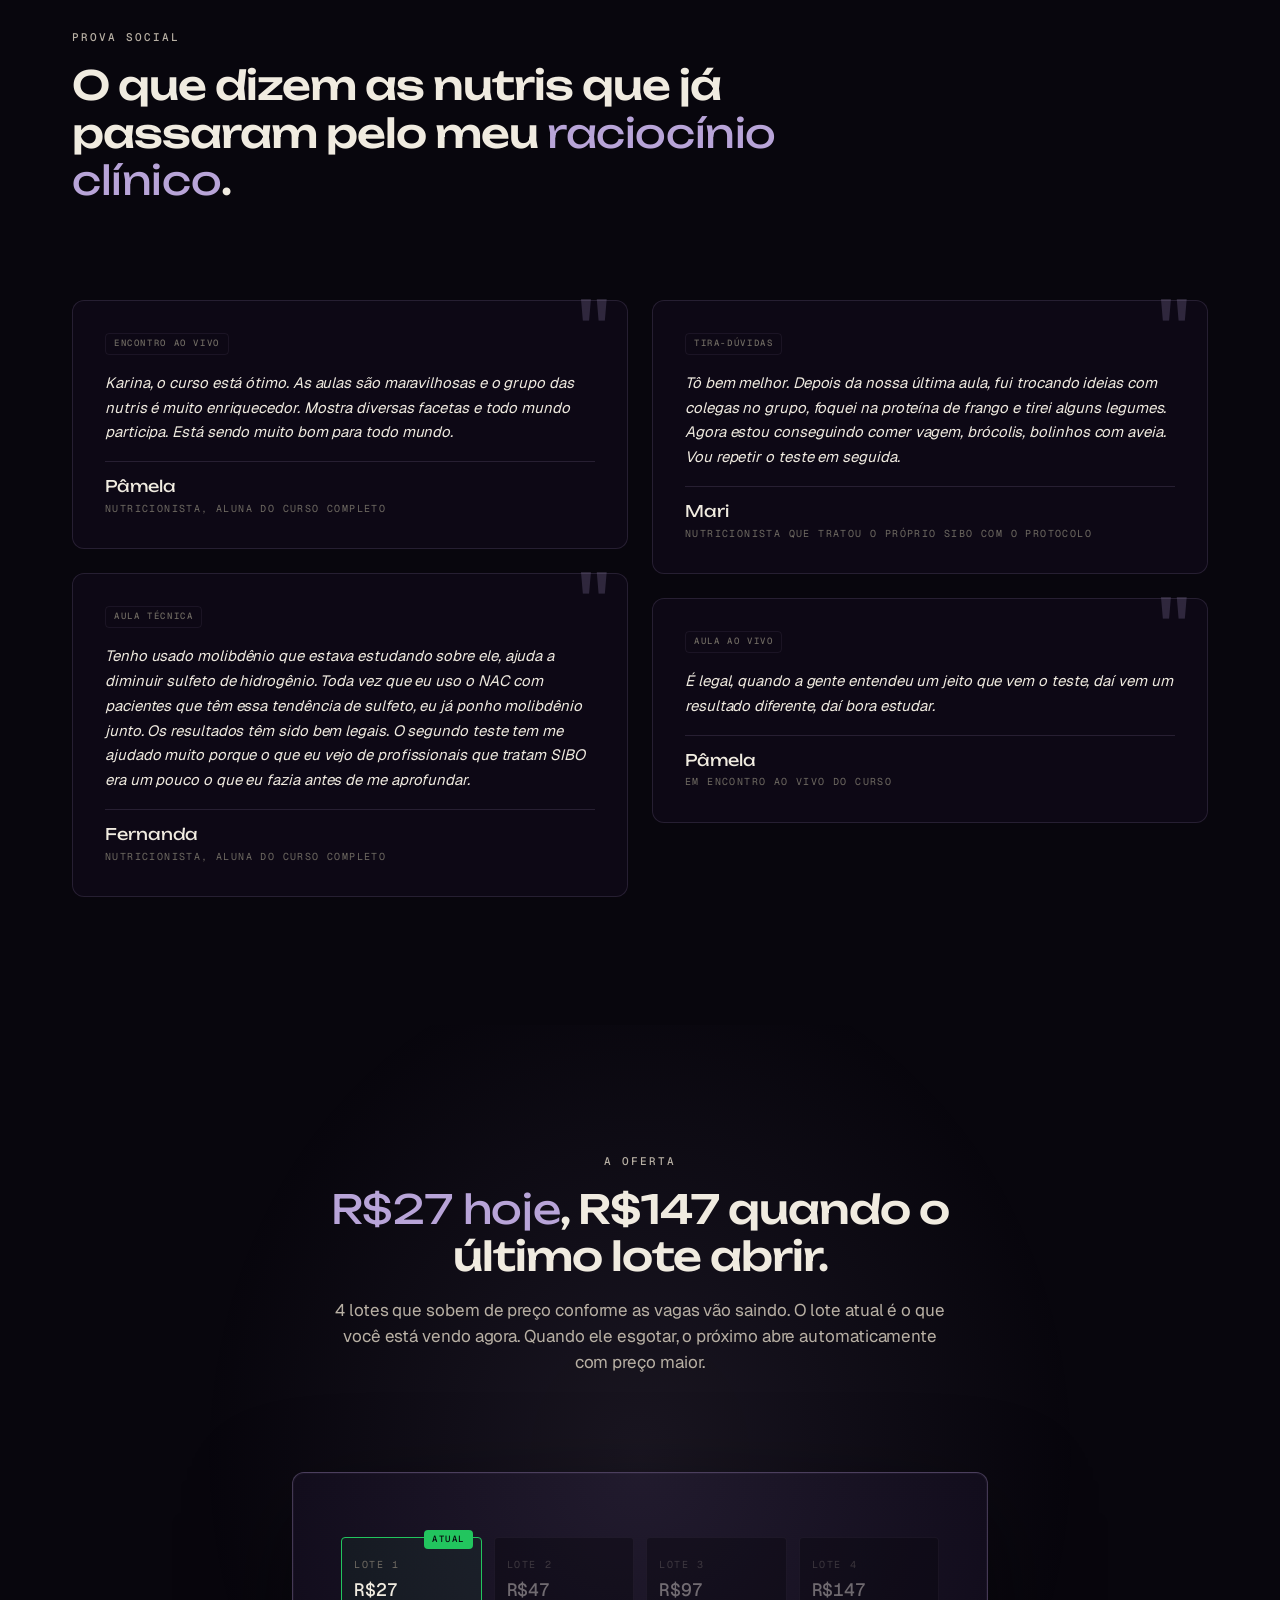
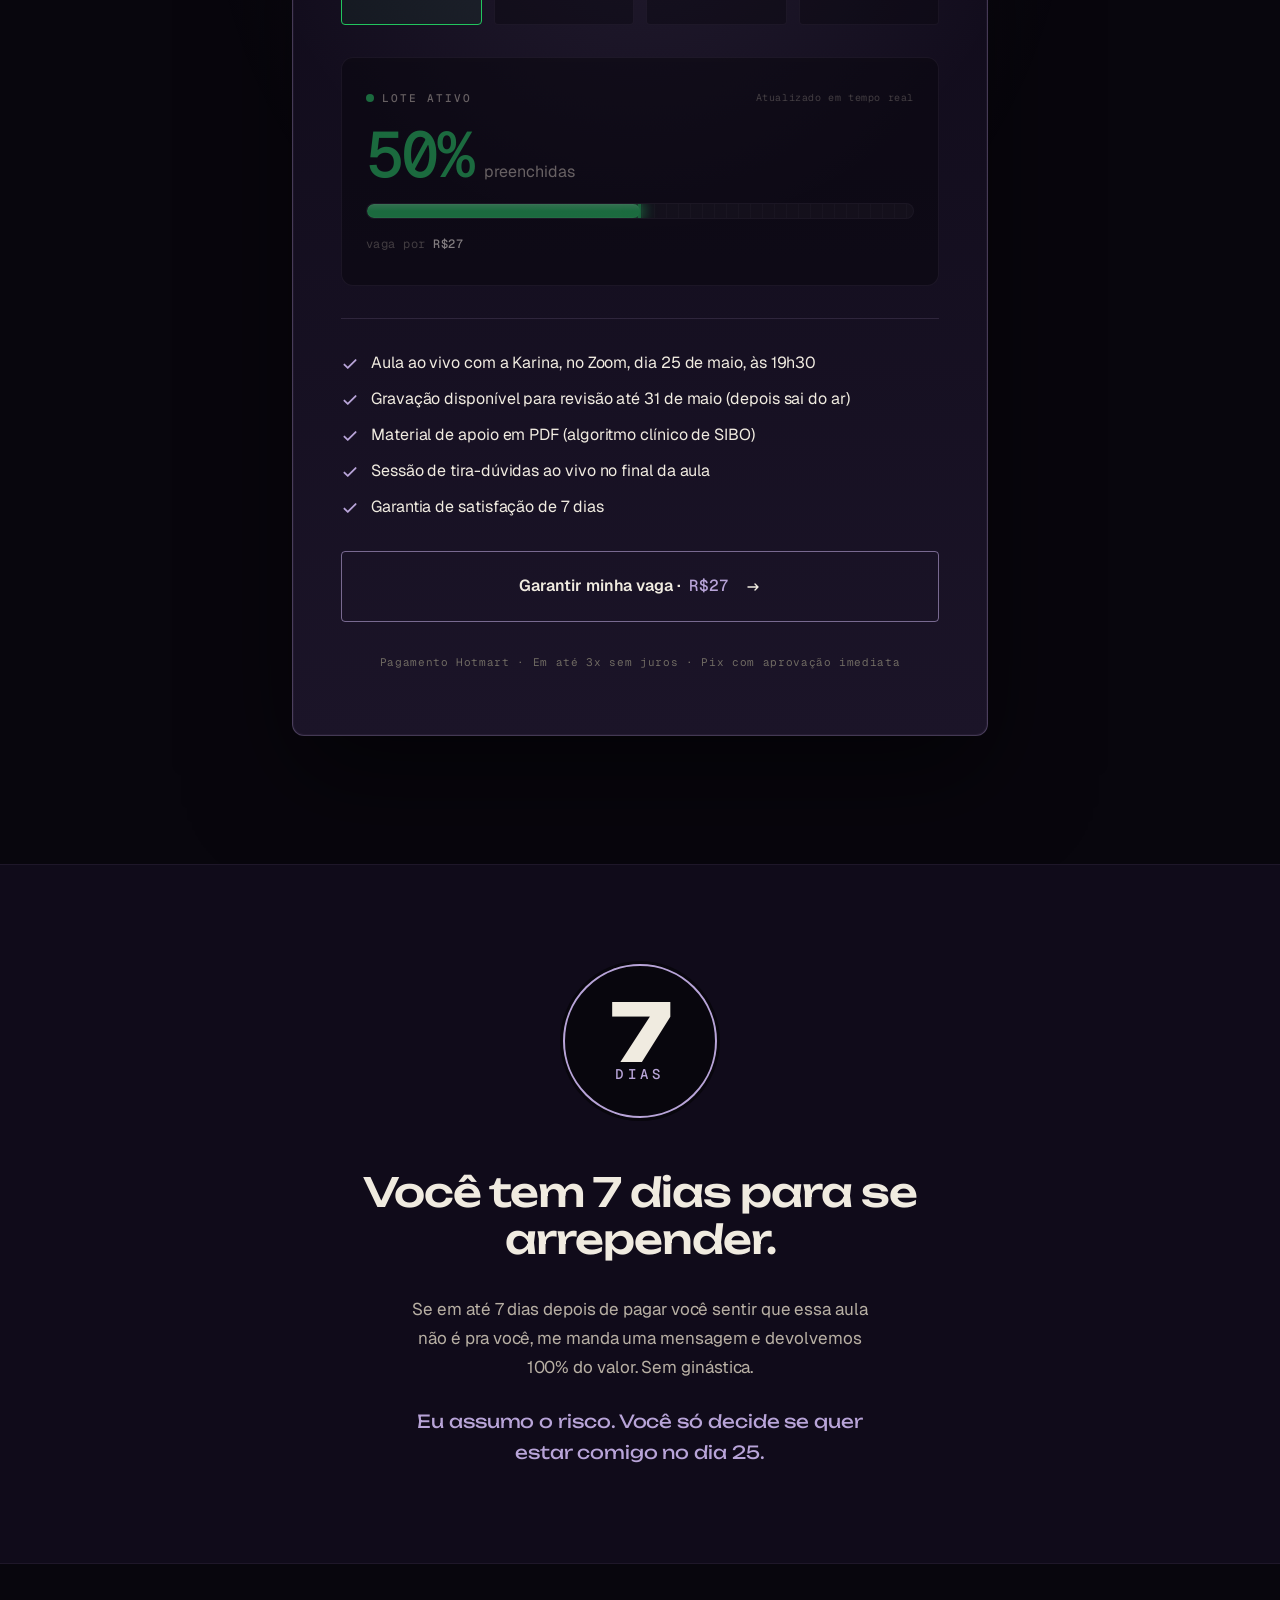
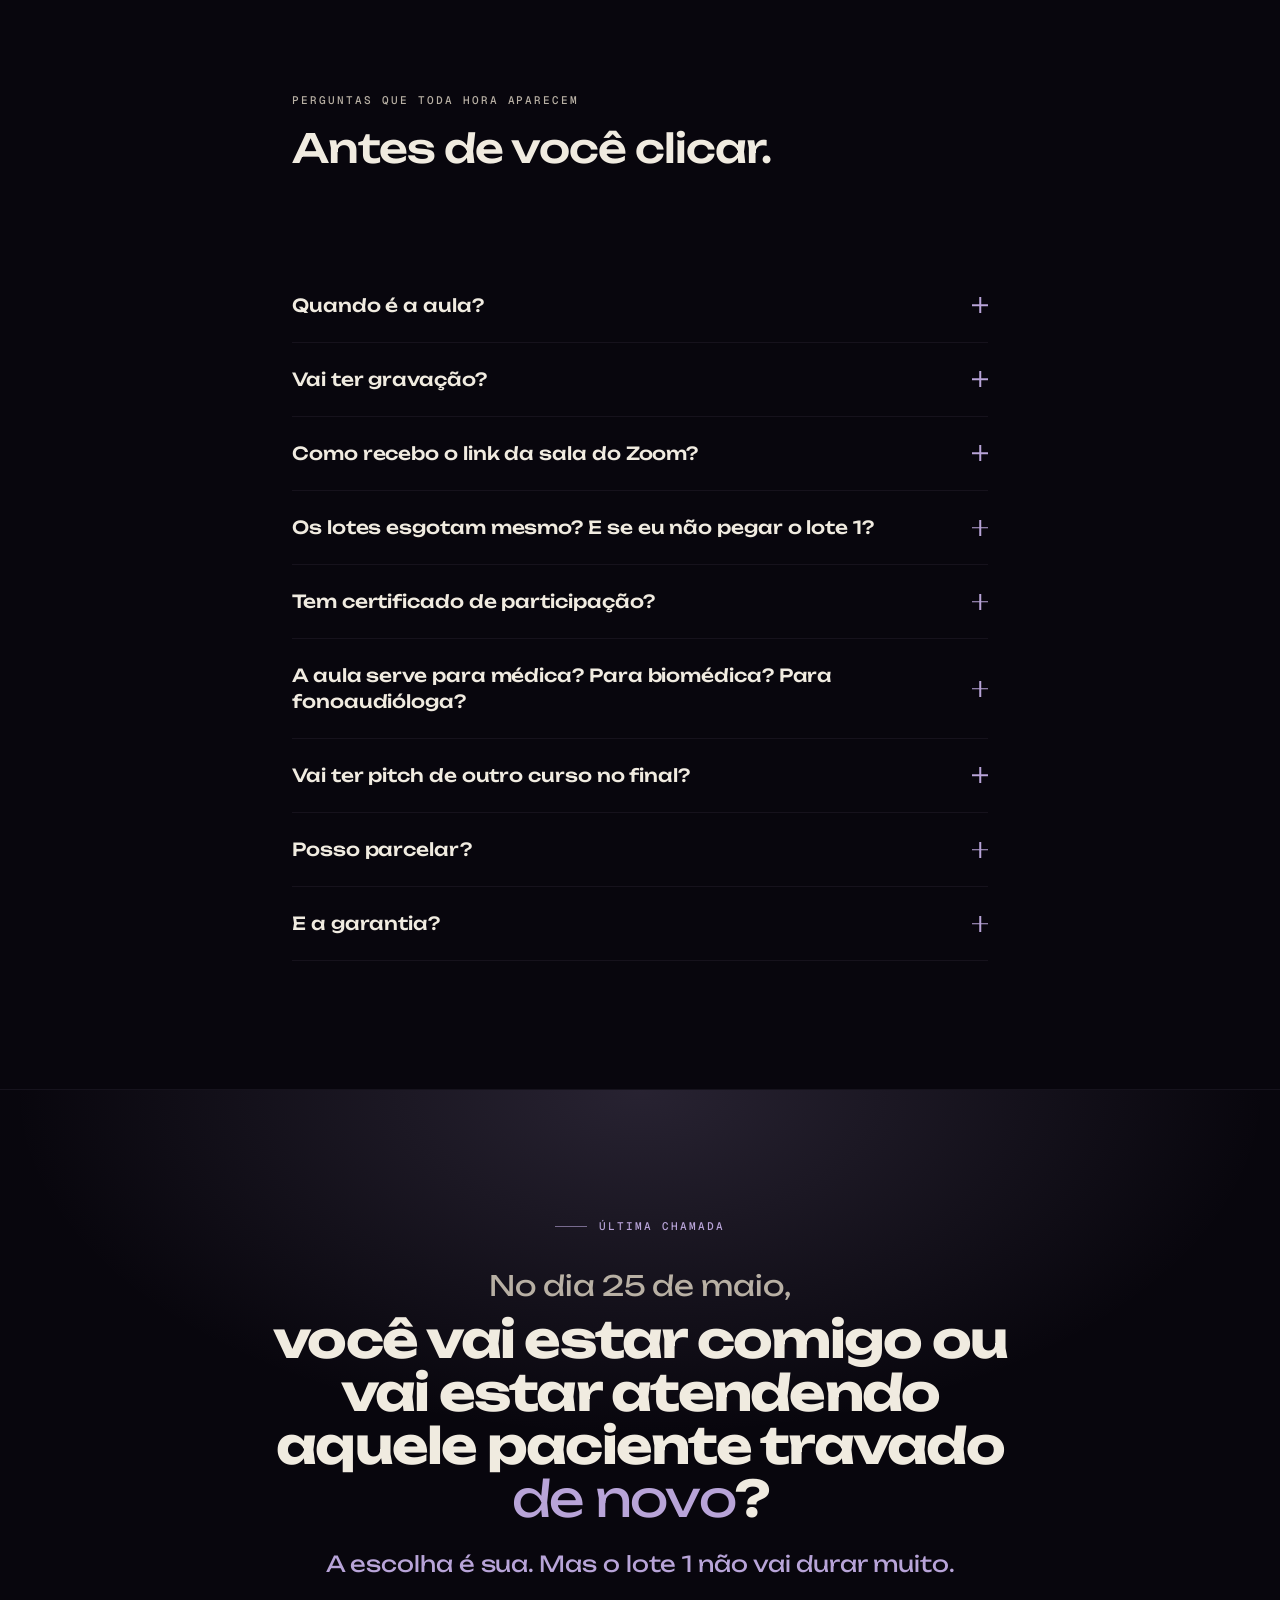
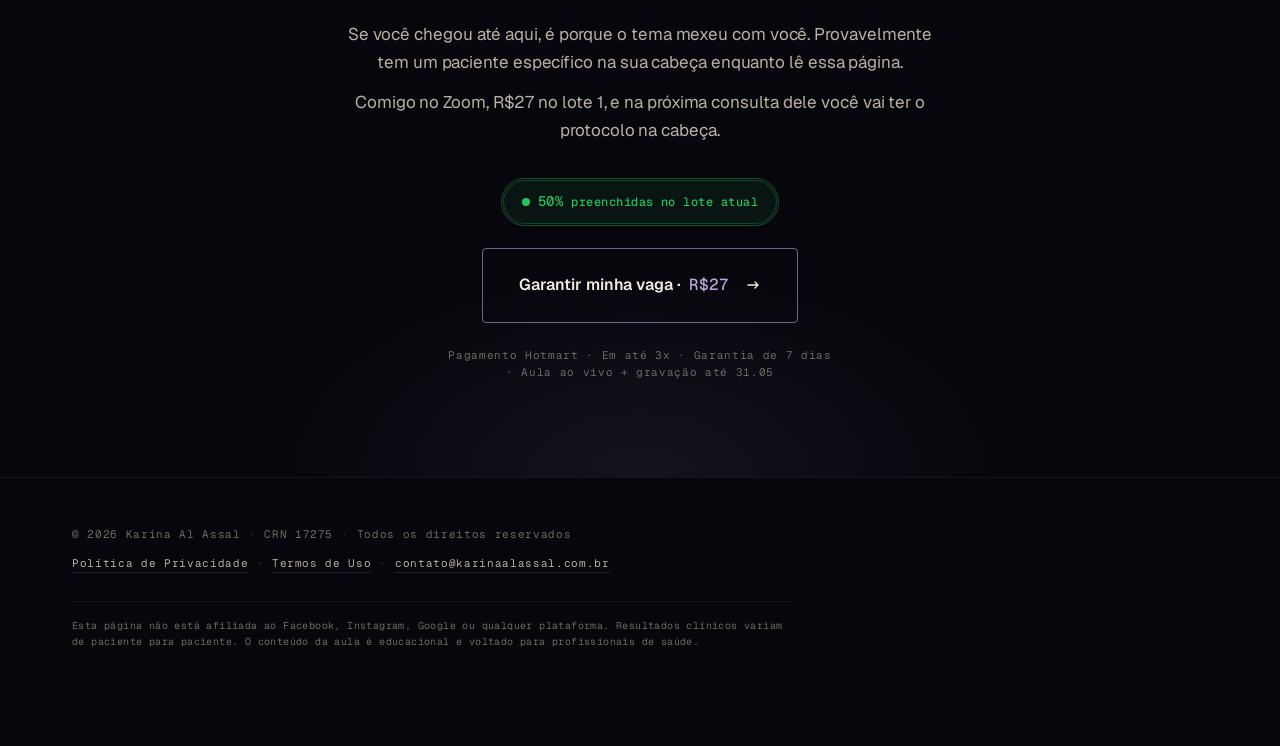
==== commit 185d2ef1: "Adiciona horário 19h30 da aula em pontos informativos - Topbar: 25.05 · 19H30 · AO VIVO - Hero signa" ====
--- a/index.html
+++ b/index.html
@@ -4,10 +4,10 @@
   <meta charset="UTF-8">
   <meta name="viewport" content="width=device-width, initial-scale=1.0, viewport-fit=cover">
   <title>Tudo Sobre SIBO · Imersão intensiva ao vivo com Karina Al Assal · 25 de Maio</title>
-  <meta name="description" content="Aula ao vivo com a Karina Al Assal destrinchando o algoritmo clínico que diagnostica, trata e previne SIBO no consultório. Dia 25 de maio. A partir de R$27.">
+  <meta name="description" content="Aula ao vivo com a Karina Al Assal destrinchando o algoritmo clínico que diagnostica, trata e previne SIBO no consultório. Dia 25 de maio, às 19h30. A partir de R$27.">
 
   <meta property="og:title" content="Tudo Sobre SIBO · Imersão intensiva ao vivo com Karina Al Assal">
-  <meta property="og:description" content="Aula ao vivo. O algoritmo clínico de SIBO funcionando em casos reais. Dia 25 de maio.">
+  <meta property="og:description" content="Aula ao vivo. O algoritmo clínico de SIBO funcionando em casos reais. Dia 25 de maio, às 19h30.">
   <meta property="og:type" content="website">
   <meta property="og:image" content="/images/hero-karina-ajustado3.png">
 
@@ -17,7 +17,7 @@
   <link href="https://fonts.googleapis.com/css2?family=Unbounded:wght@300;400;500;600;700;800&family=Geist:wght@400;500;600;700&family=Geist+Mono:wght@400;500&display=swap" rel="stylesheet">
   <link href="https://fonts.cdnfonts.com/css/walkway" rel="stylesheet">
 
-  <link rel="stylesheet" href="/style.css?v=36">
+  <link rel="stylesheet" href="/style.css?v=37">
 
   <!-- Google Tag Manager -->
   <script>(function(w,d,s,l,i){w[l]=w[l]||[];w[l].push({'gtm.start':
@@ -59,7 +59,7 @@
       </a>
       <span class="site-header__meta">
         <span class="site-header__dot" aria-hidden="true"></span>
-        25.05 · AO VIVO
+        25.05 · 19H30 · AO VIVO
       </span>
     </div>
   </header>
@@ -138,7 +138,7 @@
           </div>
 
           <ul class="hero__signals" data-reveal>
-            <li><span class="hero__signal-icon" aria-hidden="true">●</span>Online via Zoom</li>
+            <li><span class="hero__signal-icon" aria-hidden="true">●</span>25.05 às 19h30, no Zoom</li>
             <li><span class="hero__signal-icon" aria-hidden="true">●</span>Gravação até 31.05</li>
             <li><span class="hero__signal-icon" aria-hidden="true">●</span>Garantia de 7 dias</li>
           </ul>
@@ -676,7 +676,7 @@
             <div class="lote-cell" data-lote-cell="3">
               <span class="lote-cell__num">Lote 3</span>
               <span class="lote-cell__price">R$97</span>
-              <span class="lote-cell__capacity">100 vagas</span>
+              <span class="lote-cell__capacity">150 vagas</span>
             </div>
             <div class="lote-cell" data-lote-cell="4">
               <span class="lote-cell__num">Lote 4</span>
@@ -713,7 +713,7 @@
           <ul class="incluso" role="list">
             <li>
               <svg viewBox="0 0 16 16" fill="none" aria-hidden="true"><path d="M3 8.5l3 3 7-7" stroke="currentColor" stroke-width="1.6" stroke-linecap="round" stroke-linejoin="round"/></svg>
-              Aula ao vivo com a Karina, no Zoom, dia 25 de maio
+              Aula ao vivo com a Karina, no Zoom, dia 25 de maio, às 19h30
             </li>
             <li>
               <svg viewBox="0 0 16 16" fill="none" aria-hidden="true"><path d="M3 8.5l3 3 7-7" stroke="currentColor" stroke-width="1.6" stroke-linecap="round" stroke-linejoin="round"/></svg>
@@ -798,7 +798,7 @@
               <span class="faq-item__icon" aria-hidden="true"></span>
             </summary>
             <div class="faq-item__a">
-              <p>Dia 25 de maio de 2026 (segunda-feira). Ao vivo, online, pelo Zoom.</p>
+              <p>Dia 25 de maio de 2026 (segunda-feira), às 19h30 (horário de Brasília). Ao vivo, online, pelo Zoom.</p>
             </div>
           </details>
 
@@ -982,6 +982,6 @@
     </span>
   </a>
 
-  <script src="/script.js?v=36" defer></script>
+  <script src="/script.js?v=37" defer></script>
 </body>
 </html>
--- a/style.css
+++ b/style.css
@@ -911,6 +911,29 @@
 .lote-erro .lote-progress__dot,
 .lote-erro .lote-progress__fill::before {
   animation: none;
+}
+
+/* ================================================================
+   Escassez — barra de progresso pulsa quando o lote ativo está
+   prestes a esgotar (≤ 5 vagas OU ≥ 90% vendido).
+   Override visual no JS sobrescreve a cor do fill para vermelho;
+   esta regra só adiciona a animação de atenção.
+   ================================================================ */
+[data-lote-bar][data-scarcity="true"] [data-lote-percent-fill],
+.float-cta[data-scarcity="true"] .float-cta__fill {
+  animation: lote-scarcity-pulse 1.4s ease-in-out infinite;
+}
+
+@keyframes lote-scarcity-pulse {
+  0%, 100% { box-shadow: 0 0 0 0 rgba(239, 68, 68, 0.45); }
+  50%      { box-shadow: 0 0 0 6px rgba(239, 68, 68, 0); }
+}
+
+@media (prefers-reduced-motion: reduce) {
+  [data-lote-bar][data-scarcity="true"] [data-lote-percent-fill],
+  .float-cta[data-scarcity="true"] .float-cta__fill {
+    animation: none;
+  }
 }
 
 /* ---------- 10. Para quem é (bento) ---------- */
